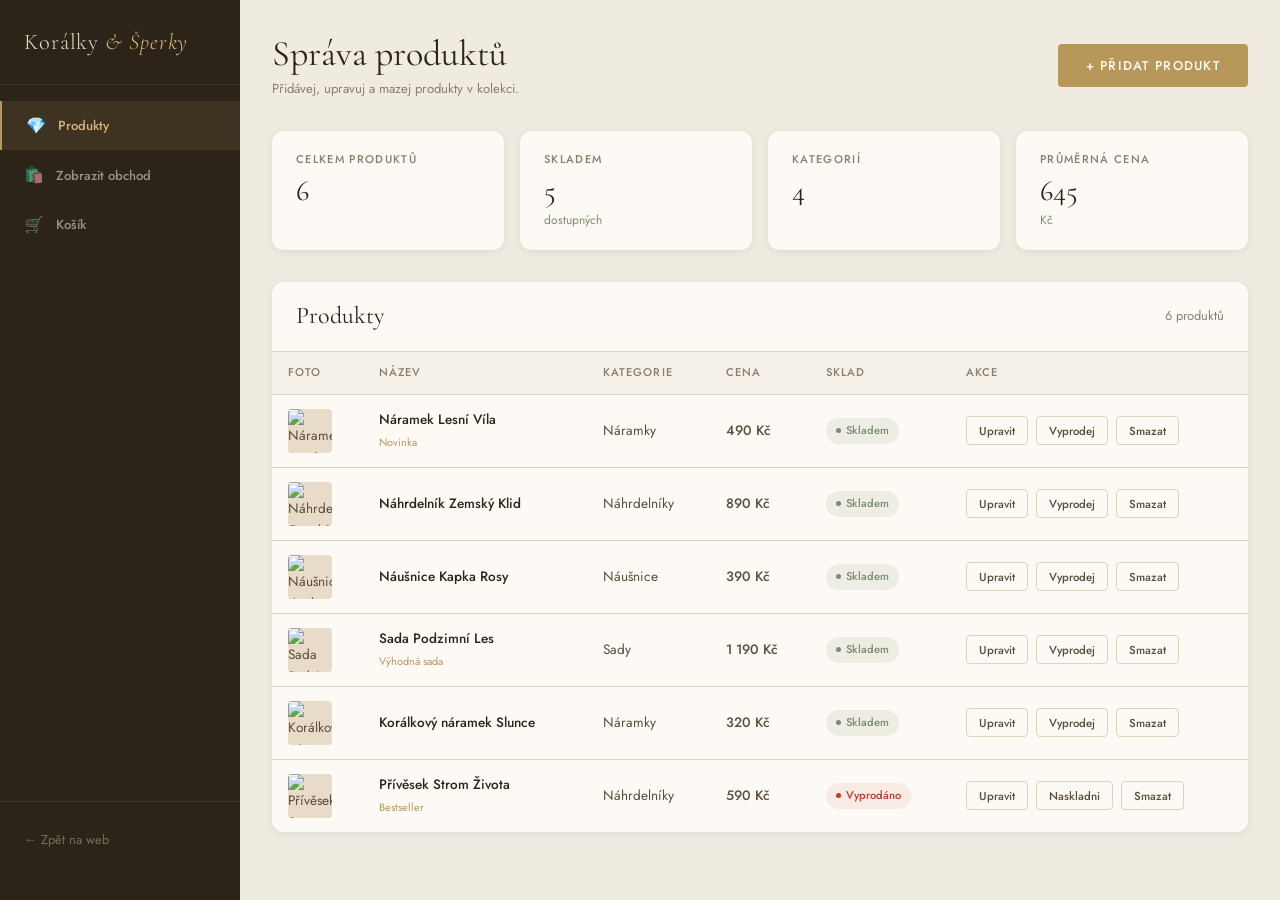
==== admin.html @ 0a26d780 "Add files via upload" ====
<!DOCTYPE html>
<html lang="cs">
<head>
  <meta charset="UTF-8">
  <meta name="viewport" content="width=device-width, initial-scale=1.0">
  <title>Správa produktů — Admin</title>
  <link rel="stylesheet" href="style.css">
  <style>
    /* ── Admin Layout ── */
    body { background: #f0ebe1; }

    .admin-wrap {
      display: grid;
      grid-template-columns: 240px 1fr;
      min-height: 100vh;
    }

    /* ── Sidebar ── */
    .admin-sidebar {
      background: var(--text);
      padding: 1.5rem 0;
      position: sticky;
      top: 0;
      height: 100vh;
      display: flex;
      flex-direction: column;
    }
    .admin-sidebar .logo {
      padding: 0 1.5rem 1.5rem;
      color: var(--sand);
      border-bottom: 1px solid rgba(255,255,255,.08);
      margin-bottom: 1rem;
    }
    .admin-sidebar .logo span { color: var(--gold-light); }

    .admin-nav a {
      display: flex;
      align-items: center;
      gap: .75rem;
      padding: .75rem 1.5rem;
      font-size: .82rem;
      font-weight: 500;
      color: rgba(232,220,200,.6);
      transition: all var(--transition);
    }
    .admin-nav a:hover,
    .admin-nav a.active {
      background: rgba(184,151,90,.12);
      color: var(--gold-light);
      border-left: 2px solid var(--gold);
    }
    .admin-nav a .nav-icon { font-size: 1rem; }

    .admin-sidebar-footer {
      margin-top: auto;
      padding: 1.5rem;
      border-top: 1px solid rgba(255,255,255,.08);
    }
    .admin-sidebar-footer a {
      font-size: .8rem;
      color: rgba(232,220,200,.4);
      transition: color var(--transition);
    }
    .admin-sidebar-footer a:hover { color: var(--sand); }

    /* ── Main ── */
    .admin-main { padding: 2rem; overflow-x: hidden; }

    .admin-topbar {
      display: flex;
      justify-content: space-between;
      align-items: center;
      margin-bottom: 2rem;
    }
    .admin-topbar h2 { margin-bottom: .2rem; }
    .admin-topbar p { font-size: .82rem; color: var(--text-light); }

    /* ── Stats ── */
    .stats-grid {
      display: grid;
      grid-template-columns: repeat(4, 1fr);
      gap: 1rem;
      margin-bottom: 2rem;
    }
    .stat-card {
      background: var(--white);
      border-radius: var(--radius-lg);
      padding: 1.25rem 1.5rem;
      box-shadow: var(--shadow-sm);
    }
    .stat-card__label {
      font-size: .7rem;
      font-weight: 500;
      letter-spacing: .12em;
      text-transform: uppercase;
      color: var(--text-light);
      margin-bottom: .5rem;
    }
    .stat-card__value {
      font-family: var(--font-serif);
      font-size: 1.8rem;
      color: var(--text);
      line-height: 1;
    }
    .stat-card__sub {
      font-size: .75rem;
      color: var(--sage);
      margin-top: .3rem;
    }

    /* ── Products Table ── */
    .admin-card {
      background: var(--white);
      border-radius: var(--radius-lg);
      box-shadow: var(--shadow-sm);
      overflow: hidden;
    }
    .admin-card__header {
      display: flex;
      justify-content: space-between;
      align-items: center;
      padding: 1.25rem 1.5rem;
      border-bottom: 1px solid var(--border);
    }
    .admin-card__header h3 { font-family: var(--font-serif); }

    .products-table { width: 100%; border-collapse: collapse; }
    .products-table th {
      text-align: left;
      padding: .75rem 1rem;
      font-size: .7rem;
      font-weight: 500;
      letter-spacing: .1em;
      text-transform: uppercase;
      color: var(--text-light);
      background: var(--cream);
      border-bottom: 1px solid var(--border);
    }
    .products-table td {
      padding: .875rem 1rem;
      font-size: .85rem;
      color: var(--text-mid);
      border-bottom: 1px solid var(--border);
      vertical-align: middle;
    }
    .products-table tr:last-child td { border-bottom: none; }
    .products-table tr:hover td { background: rgba(245,240,232,.5); }

    .table-thumb {
      width: 44px; height: 44px;
      border-radius: var(--radius);
      object-fit: cover;
      background: var(--sand);
    }

    .table-name { font-weight: 500; color: var(--text); }
    .table-price { font-weight: 500; color: var(--gold-dark); }

    .badge-stock {
      display: inline-flex;
      align-items: center;
      gap: .3rem;
      font-size: .7rem;
      font-weight: 500;
      padding: .25rem .65rem;
      border-radius: 2rem;
    }
    .badge-stock--in  { background: rgba(122,140,110,.12); color: var(--sage); }
    .badge-stock--out { background: rgba(192,57,43,.08);  color: #c0392b; }
    .badge-stock::before {
      content: '';
      width: 5px; height: 5px;
      border-radius: 50%;
      background: currentColor;
    }

    .table-actions { display: flex; gap: .5rem; }
    .action-btn {
      padding: .35rem .75rem;
      border-radius: var(--radius);
      font-size: .72rem;
      font-weight: 500;
      cursor: pointer;
      transition: all var(--transition);
      border: 1px solid var(--border);
      background: transparent;
      color: var(--text-mid);
    }
    .action-btn:hover { border-color: var(--gold); color: var(--gold); }
    .action-btn--danger:hover { border-color: #c0392b; color: #c0392b; }

    /* ── Modal ── */
    .modal-overlay {
      position: fixed;
      inset: 0;
      background: rgba(44,36,24,.55);
      display: flex;
      align-items: center;
      justify-content: center;
      z-index: 500;
      padding: 1rem;
      animation: fadeIn .2s ease;
    }
    @keyframes fadeIn { from { opacity: 0; } }
    .modal-overlay.hidden { display: none; }

    .modal {
      background: var(--white);
      border-radius: var(--radius-lg);
      width: 100%;
      max-width: 580px;
      max-height: 90vh;
      overflow-y: auto;
      box-shadow: var(--shadow-lg);
      animation: slideUp .25s ease;
    }
    @keyframes slideUp { from { transform: translateY(20px); opacity: 0; } }

    .modal-header {
      display: flex;
      justify-content: space-between;
      align-items: center;
      padding: 1.25rem 1.5rem;
      border-bottom: 1px solid var(--border);
    }
    .modal-header h3 { font-family: var(--font-serif); }
    .modal-close {
      width: 32px; height: 32px;
      border-radius: 50%;
      display: flex; align-items: center; justify-content: center;
      color: var(--text-light);
      font-size: 1.1rem;
      transition: background var(--transition);
      cursor: pointer;
    }
    .modal-close:hover { background: var(--sand); }

    .modal-body { padding: 1.5rem; }
    .modal-footer {
      padding: 1rem 1.5rem;
      border-top: 1px solid var(--border);
      display: flex;
      justify-content: flex-end;
      gap: .75rem;
    }

    @media (max-width: 900px) {
      .admin-wrap { grid-template-columns: 1fr; }
      .admin-sidebar { display: none; }
      .stats-grid { grid-template-columns: repeat(2, 1fr); }
    }
  </style>
</head>
<body>

  <div class="admin-wrap">
    <!-- Sidebar -->
    <aside class="admin-sidebar">
      <a href="index.html" class="logo">Korálky <span>&amp; Šperky</span></a>
      <nav class="admin-nav">
        <a href="#" class="active">
          <span class="nav-icon">💎</span> Produkty
        </a>
        <a href="index.html" target="_blank">
          <span class="nav-icon">🛍️</span> Zobrazit obchod
        </a>
        <a href="cart.html">
          <span class="nav-icon">🛒</span> Košík
        </a>
      </nav>
      <div class="admin-sidebar-footer">
        <a href="index.html">← Zpět na web</a>
      </div>
    </aside>

    <!-- Main -->
    <main class="admin-main">
      <div class="admin-topbar">
        <div>
          <h2>Správa produktů</h2>
          <p>Přidávej, upravuj a mazej produkty v kolekci.</p>
        </div>
        <button class="btn btn-primary" onclick="openModal()">
          + Přidat produkt
        </button>
      </div>

      <!-- Stats -->
      <div class="stats-grid" id="stats-grid">
        <div class="stat-card">
          <div class="stat-card__label">Celkem produktů</div>
          <div class="stat-card__value" id="stat-total">—</div>
        </div>
        <div class="stat-card">
          <div class="stat-card__label">Skladem</div>
          <div class="stat-card__value" id="stat-instock">—</div>
          <div class="stat-card__sub">dostupných</div>
        </div>
        <div class="stat-card">
          <div class="stat-card__label">Kategorií</div>
          <div class="stat-card__value" id="stat-cats">—</div>
        </div>
        <div class="stat-card">
          <div class="stat-card__label">Průměrná cena</div>
          <div class="stat-card__value" id="stat-avg">—</div>
          <div class="stat-card__sub">Kč</div>
        </div>
      </div>

      <!-- Table -->
      <div class="admin-card">
        <div class="admin-card__header">
          <h3>Produkty</h3>
          <span id="product-count" style="font-size:.8rem;color:var(--text-light)"></span>
        </div>
        <div style="overflow-x:auto">
          <table class="products-table" id="products-table">
            <thead>
              <tr>
                <th>Foto</th>
                <th>Název</th>
                <th>Kategorie</th>
                <th>Cena</th>
                <th>Sklad</th>
                <th>Akce</th>
              </tr>
            </thead>
            <tbody id="table-body">
              <tr><td colspan="6" style="text-align:center;padding:3rem;color:var(--text-light)">
                Načítám produkty…
              </td></tr>
            </tbody>
          </table>
        </div>
      </div>
    </main>
  </div>

  <!-- Modal: Add / Edit Product -->
  <div class="modal-overlay hidden" id="modal-overlay" onclick="closeModalOnBg(event)">
    <div class="modal" id="modal">
      <div class="modal-header">
        <h3 id="modal-title">Nový produkt</h3>
        <button class="modal-close" onclick="closeModal()">✕</button>
      </div>
      <div class="modal-body">
        <div class="form-row">
          <div class="form-group">
            <label class="form-label">Název *</label>
            <input class="form-input" id="f-name" type="text" required>
          </div>
          <div class="form-group">
            <label class="form-label">Cena (Kč) *</label>
            <input class="form-input" id="f-price" type="number" min="1" required>
          </div>
        </div>
        <div class="form-row">
          <div class="form-group">
            <label class="form-label">Kategorie</label>
            <select class="form-select" id="f-category">
              <option>Náramky</option>
              <option>Náhrdelníky</option>
              <option>Náušnice</option>
              <option>Sady</option>
            </select>
          </div>
          <div class="form-group">
            <label class="form-label">Badge (volitelný)</label>
            <input class="form-input" id="f-badge" type="text" placeholder="Novinka, Bestseller…">
          </div>
        </div>
        <div class="form-group">
          <label class="form-label">Popis</label>
          <textarea class="form-textarea" id="f-desc"></textarea>
        </div>
        <div class="form-group">
          <label class="form-label">Materiál</label>
          <input class="form-input" id="f-material" type="text">
        </div>
        <div class="form-group">
          <label class="form-label">URL fotky (hlavní)</label>
          <input class="form-input" id="f-image" type="url" placeholder="https://…">
        </div>
        <div class="form-group">
          <label class="form-label" style="display:flex;align-items:center;gap:.5rem;cursor:pointer">
            <input type="checkbox" id="f-instock" checked style="accent-color:var(--gold)">
            Produkt je skladem
          </label>
        </div>
      </div>
      <div class="modal-footer">
        <button class="btn btn-outline" onclick="closeModal()">Zrušit</button>
        <button class="btn btn-primary" onclick="saveProduct()">Uložit produkt</button>
      </div>
    </div>
  </div>

  <script src="script.js"></script>
  <script>
    /*
     * POZNÁMKA: Admin upravuje produkty pouze v localStorage pro demonstraci.
     * Pro produkci by se změny ukládaly na server / do CMS.
     * products.json je zdrojový soubor — změny zde se neprojeví po reloadu
     * pokud nejsou uloženy do souboru.
     */

    const ADMIN_KEY = 'koralky_admin_products';
    let adminProducts = [];
    let editingId = null;

    async function initAdmin() {
      /* Načti z localStorage (admin úpravy), nebo z products.json */
      const stored = localStorage.getItem(ADMIN_KEY);
      if (stored) {
        adminProducts = JSON.parse(stored);
      } else {
        adminProducts = await loadProducts();
      }
      renderTable();
      renderStats();
    }

    function saveAdminProducts() {
      localStorage.setItem(ADMIN_KEY, JSON.stringify(adminProducts));
    }

    /* ── Stats ── */
    function renderStats() {
      const total   = adminProducts.length;
      const instock = adminProducts.filter(p => p.inStock !== false).length;
      const cats    = [...new Set(adminProducts.map(p => p.category).filter(Boolean))].length;
      const avg     = total
        ? Math.round(adminProducts.reduce((s, p) => s + p.price, 0) / total)
        : 0;

      document.getElementById('stat-total').textContent   = total;
      document.getElementById('stat-instock').textContent = instock;
      document.getElementById('stat-cats').textContent    = cats;
      document.getElementById('stat-avg').textContent     = avg.toLocaleString('cs-CZ');
      document.getElementById('product-count').textContent = `${total} produktů`;
    }

    /* ── Table ── */
    function renderTable() {
      const tbody = document.getElementById('table-body');
      if (!adminProducts.length) {
        tbody.innerHTML = `<tr><td colspan="6" style="text-align:center;padding:3rem;color:var(--text-light)">
          Žádné produkty. Přidej první!
        </td></tr>`;
        return;
      }

      tbody.innerHTML = adminProducts.map(p => {
        const img   = p.images?.[0] || p.image || '';
        const stock = p.inStock !== false
          ? `<span class="badge-stock badge-stock--in">Skladem</span>`
          : `<span class="badge-stock badge-stock--out">Vyprodáno</span>`;

        return `
          <tr>
            <td>
              ${img
                ? `<img class="table-thumb" src="${img}" alt="${p.name}">`
                : `<div class="table-thumb" style="background:var(--sand);border-radius:4px"></div>`
              }
            </td>
            <td>
              <span class="table-name">${p.name}</span>
              ${p.badge ? `<br><span style="font-size:.68rem;color:var(--gold)">${p.badge}</span>` : ''}
            </td>
            <td>${p.category || '—'}</td>
            <td class="table-price">${formatPrice(p.price)}</td>
            <td>${stock}</td>
            <td>
              <div class="table-actions">
                <button class="action-btn" onclick="editProduct(${p.id})">Upravit</button>
                <button class="action-btn" onclick="toggleStock(${p.id})">
                  ${p.inStock !== false ? 'Vyprodej' : 'Naskladni'}
                </button>
                <button class="action-btn action-btn--danger"
                        onclick="deleteProduct(${p.id})">Smazat</button>
              </div>
            </td>
          </tr>`;
      }).join('');
    }

    /* ── Modal ── */
    function openModal(id = null) {
      editingId = id;
      const overlay = document.getElementById('modal-overlay');
      overlay.classList.remove('hidden');
      document.getElementById('modal-title').textContent =
        id ? 'Upravit produkt' : 'Nový produkt';

      if (id) {
        const p = adminProducts.find(x => x.id === id);
        if (p) {
          document.getElementById('f-name').value     = p.name;
          document.getElementById('f-price').value    = p.price;
          document.getElementById('f-category').value = p.category || 'Náramky';
          document.getElementById('f-badge').value    = p.badge || '';
          document.getElementById('f-desc').value     = p.description || '';
          document.getElementById('f-material').value = p.material || '';
          document.getElementById('f-image').value    = p.images?.[0] || p.image || '';
          document.getElementById('f-instock').checked = p.inStock !== false;
        }
      } else {
        document.getElementById('f-name').value     = '';
        document.getElementById('f-price').value    = '';
        document.getElementById('f-badge').value    = '';
        document.getElementById('f-desc').value     = '';
        document.getElementById('f-material').value = '';
        document.getElementById('f-image').value    = '';
        document.getElementById('f-instock').checked = true;
        document.getElementById('f-category').value = 'Náramky';
      }
    }

    function closeModal() {
      document.getElementById('modal-overlay').classList.add('hidden');
      editingId = null;
    }

    function closeModalOnBg(e) {
      if (e.target === document.getElementById('modal-overlay')) closeModal();
    }

    function editProduct(id) { openModal(id); }

    function saveProduct() {
      const name  = document.getElementById('f-name').value.trim();
      const price = Number(document.getElementById('f-price').value);
      if (!name || !price) {
        showToast('Vyplň název a cenu', 'error');
        return;
      }

      const data = {
        name,
        price,
        category:    document.getElementById('f-category').value,
        badge:       document.getElementById('f-badge').value.trim() || null,
        description: document.getElementById('f-desc').value.trim(),
        material:    document.getElementById('f-material').value.trim(),
        images:      [document.getElementById('f-image').value.trim()].filter(Boolean),
        inStock:     document.getElementById('f-instock').checked,
      };

      if (editingId) {
        const idx = adminProducts.findIndex(p => p.id === editingId);
        if (idx !== -1) adminProducts[idx] = { ...adminProducts[idx], ...data };
        showToast('Produkt upraven ✓', 'success');
      } else {
        const newId = Math.max(0, ...adminProducts.map(p => p.id)) + 1;
        adminProducts.push({ id: newId, ...data });
        showToast('Produkt přidán ✓', 'success');
      }

      saveAdminProducts();
      renderTable();
      renderStats();
      closeModal();
    }

    function deleteProduct(id) {
      if (!confirm('Opravdu smazat tento produkt?')) return;
      adminProducts = adminProducts.filter(p => p.id !== id);
      saveAdminProducts();
      renderTable();
      renderStats();
      showToast('Produkt smazán');
    }

    function toggleStock(id) {
      const p = adminProducts.find(x => x.id === id);
      if (p) {
        p.inStock = p.inStock === false;
        saveAdminProducts();
        renderTable();
        showToast(p.inStock ? 'Naskladněno ✓' : 'Označeno jako vyprodáno');
      }
    }

    initAdmin();
  </script>
</body>
</html>
---- style.css ----
/* ============================================================
   KORÁLKY & ŠPERKY — Shared Stylesheet
   Palette: cream / sand / sage-green / warm gold
   ============================================================ */

@import url('https://fonts.googleapis.com/css2?family=Cormorant+Garamond:ital,wght@0,300;0,400;0,600;1,300;1,400&family=Jost:wght@300;400;500&display=swap');

/* ── CSS Variables ──────────────────────────────────────── */
:root {
  --cream:      #f5f0e8;
  --sand:       #e8dcc8;
  --sand-dark:  #d4c4a8;
  --gold:       #b8975a;
  --gold-light: #d4b47a;
  --gold-dark:  #8a6e3a;
  --sage:       #7a8c6e;
  --sage-light: #a8b89a;
  --text:       #2c2418;
  --text-mid:   #5a4e3c;
  --text-light: #8a7e6c;
  --white:      #fdfaf5;
  --border:     #ddd4c0;

  --font-serif: 'Cormorant Garamond', Georgia, serif;
  --font-sans:  'Jost', sans-serif;

  --radius:     4px;
  --radius-lg:  12px;
  --shadow-sm:  0 2px 8px rgba(44,36,24,.08);
  --shadow-md:  0 6px 24px rgba(44,36,24,.12);
  --shadow-lg:  0 16px 48px rgba(44,36,24,.16);

  --transition: .25s ease;
  --max-w:      1200px;
}

/* ── Reset ──────────────────────────────────────────────── */
*, *::before, *::after { box-sizing: border-box; margin: 0; padding: 0; }

html { scroll-behavior: smooth; font-size: 16px; }

body {
  font-family: var(--font-sans);
  background: var(--cream);
  color: var(--text);
  line-height: 1.6;
  min-height: 100vh;
  display: flex;
  flex-direction: column;
}

img { display: block; max-width: 100%; }
a  { color: inherit; text-decoration: none; }
ul { list-style: none; }
button { font-family: var(--font-sans); cursor: pointer; border: none; background: none; }

/* ── Typography ─────────────────────────────────────────── */
h1, h2, h3, h4 {
  font-family: var(--font-serif);
  font-weight: 400;
  line-height: 1.2;
  color: var(--text);
}
h1 { font-size: clamp(2rem, 5vw, 3.5rem); }
h2 { font-size: clamp(1.5rem, 3vw, 2.25rem); }
h3 { font-size: clamp(1.15rem, 2vw, 1.5rem); }
h4 { font-size: 1.1rem; }

p { color: var(--text-mid); font-size: .95rem; }

.section-label {
  font-family: var(--font-sans);
  font-size: .7rem;
  font-weight: 500;
  letter-spacing: .18em;
  text-transform: uppercase;
  color: var(--gold);
  display: block;
  margin-bottom: .5rem;
}

/* ── Layout ─────────────────────────────────────────────── */
.container {
  width: 100%;
  max-width: var(--max-w);
  margin: 0 auto;
  padding: 0 1.5rem;
}

main { flex: 1; }

.section { padding: 5rem 0; }
.section--sm { padding: 3rem 0; }

/* ── Header ─────────────────────────────────────────────── */
.site-header {
  position: sticky;
  top: 0;
  z-index: 100;
  background: var(--white);
  border-bottom: 1px solid var(--border);
  box-shadow: var(--shadow-sm);
}

.header-inner {
  display: flex;
  align-items: center;
  justify-content: space-between;
  height: 72px;
  gap: 2rem;
}

.logo {
  font-family: var(--font-serif);
  font-size: 1.4rem;
  font-weight: 300;
  color: var(--text);
  letter-spacing: .04em;
  white-space: nowrap;
}
.logo span { color: var(--gold); font-style: italic; }

.main-nav { display: flex; gap: 2rem; }

.main-nav a {
  font-size: .8rem;
  font-weight: 500;
  letter-spacing: .12em;
  text-transform: uppercase;
  color: var(--text-mid);
  transition: color var(--transition);
  position: relative;
  padding-bottom: 2px;
}
.main-nav a::after {
  content: '';
  position: absolute;
  bottom: -2px; left: 0;
  width: 0; height: 1px;
  background: var(--gold);
  transition: width var(--transition);
}
.main-nav a:hover,
.main-nav a.active { color: var(--gold); }
.main-nav a:hover::after,
.main-nav a.active::after { width: 100%; }

.header-actions { display: flex; align-items: center; gap: 1rem; }

.icon-btn {
  width: 40px; height: 40px;
  border-radius: 50%;
  display: flex; align-items: center; justify-content: center;
  color: var(--text-mid);
  transition: background var(--transition), color var(--transition);
  position: relative;
}
.icon-btn:hover { background: var(--sand); color: var(--gold); }

.cart-count {
  position: absolute;
  top: 2px; right: 2px;
  width: 16px; height: 16px;
  background: var(--gold);
  color: var(--white);
  border-radius: 50%;
  font-size: .6rem;
  font-weight: 500;
  display: flex; align-items: center; justify-content: center;
  display: none;
}
.cart-count.visible { display: flex; }

/* ── Footer ─────────────────────────────────────────────── */
.site-footer {
  background: var(--text);
  color: var(--sand);
  padding: 3rem 0 1.5rem;
  margin-top: auto;
}

.footer-grid {
  display: grid;
  grid-template-columns: 2fr 1fr 1fr;
  gap: 3rem;
  padding-bottom: 2.5rem;
  border-bottom: 1px solid rgba(255,255,255,.1);
  margin-bottom: 1.5rem;
}

.footer-brand .logo { color: var(--sand); margin-bottom: .75rem; }
.footer-brand p { color: var(--text-light); font-size: .85rem; max-width: 260px; }

.footer-col h4 {
  font-family: var(--font-sans);
  font-size: .7rem;
  font-weight: 500;
  letter-spacing: .15em;
  text-transform: uppercase;
  color: var(--gold-light);
  margin-bottom: 1rem;
}
.footer-col a {
  display: block;
  font-size: .85rem;
  color: rgba(232,220,200,.65);
  margin-bottom: .5rem;
  transition: color var(--transition);
}
.footer-col a:hover { color: var(--sand); }

.footer-bottom {
  display: flex;
  justify-content: space-between;
  align-items: center;
  font-size: .75rem;
  color: var(--text-light);
}

/* ── Buttons ─────────────────────────────────────────────── */
.btn {
  display: inline-flex;
  align-items: center;
  justify-content: center;
  gap: .5rem;
  padding: .75rem 1.75rem;
  border-radius: var(--radius);
  font-size: .8rem;
  font-weight: 500;
  letter-spacing: .1em;
  text-transform: uppercase;
  transition: all var(--transition);
  cursor: pointer;
  border: none;
  font-family: var(--font-sans);
  white-space: nowrap;
}

.btn-primary {
  background: var(--gold);
  color: var(--white);
}
.btn-primary:hover {
  background: var(--gold-dark);
  box-shadow: var(--shadow-md);
  transform: translateY(-1px);
}

.btn-outline {
  background: transparent;
  color: var(--gold);
  border: 1px solid var(--gold);
}
.btn-outline:hover {
  background: var(--gold);
  color: var(--white);
}

.btn-dark {
  background: var(--text);
  color: var(--cream);
}
.btn-dark:hover {
  background: var(--gold-dark);
  color: var(--white);
}

.btn-sm { padding: .5rem 1.2rem; font-size: .75rem; }
.btn-lg { padding: 1rem 2.5rem; font-size: .85rem; }
.btn-full { width: 100%; }

.btn:disabled {
  opacity: .5;
  cursor: not-allowed;
  transform: none !important;
}

/* ── Product Card ────────────────────────────────────────── */
.product-card {
  background: var(--white);
  border-radius: var(--radius-lg);
  overflow: hidden;
  box-shadow: var(--shadow-sm);
  transition: box-shadow var(--transition), transform var(--transition);
  position: relative;
}
.product-card:hover {
  box-shadow: var(--shadow-md);
  transform: translateY(-4px);
}

.product-card__img {
  position: relative;
  overflow: hidden;
  aspect-ratio: 1 / 1;
  background: var(--sand);
}
.product-card__img img {
  width: 100%; height: 100%;
  object-fit: cover;
  transition: transform .5s ease;
}
.product-card:hover .product-card__img img { transform: scale(1.06); }

.product-card__badge {
  position: absolute;
  top: .75rem; left: .75rem;
  background: var(--gold);
  color: var(--white);
  font-size: .65rem;
  font-weight: 500;
  letter-spacing: .08em;
  text-transform: uppercase;
  padding: .25rem .6rem;
  border-radius: 2px;
}

.product-card__wishlist {
  position: absolute;
  top: .75rem; right: .75rem;
  width: 32px; height: 32px;
  background: var(--white);
  border-radius: 50%;
  display: flex; align-items: center; justify-content: center;
  color: var(--text-light);
  box-shadow: var(--shadow-sm);
  transition: color var(--transition);
}
.product-card__wishlist:hover { color: #c0392b; }

.product-card__body { padding: 1.1rem 1.25rem 1.25rem; }

.product-card__category {
  font-size: .68rem;
  letter-spacing: .12em;
  text-transform: uppercase;
  color: var(--sage);
  margin-bottom: .3rem;
}
.product-card__name {
  font-family: var(--font-serif);
  font-size: 1.15rem;
  margin-bottom: .5rem;
  color: var(--text);
}
.product-card__price {
  font-size: 1rem;
  font-weight: 500;
  color: var(--gold-dark);
  margin-bottom: 1rem;
}

/* ── Product Grid ────────────────────────────────────────── */
.product-grid {
  display: grid;
  grid-template-columns: repeat(auto-fill, minmax(240px, 1fr));
  gap: 1.5rem;
}

/* ── Form Elements ───────────────────────────────────────── */
.form-group { margin-bottom: 1.25rem; }

.form-label {
  display: block;
  font-size: .75rem;
  font-weight: 500;
  letter-spacing: .08em;
  text-transform: uppercase;
  color: var(--text-mid);
  margin-bottom: .4rem;
}

.form-input,
.form-select,
.form-textarea {
  width: 100%;
  padding: .75rem 1rem;
  border: 1px solid var(--border);
  border-radius: var(--radius);
  background: var(--white);
  color: var(--text);
  font-family: var(--font-sans);
  font-size: .9rem;
  transition: border-color var(--transition), box-shadow var(--transition);
  appearance: none;
}
.form-input:focus,
.form-select:focus,
.form-textarea:focus {
  outline: none;
  border-color: var(--gold);
  box-shadow: 0 0 0 3px rgba(184,151,90,.12);
}

.form-textarea { resize: vertical; min-height: 100px; }

.form-select {
  background-image: url("data:image/svg+xml,%3Csvg xmlns='http://www.w3.org/2000/svg' width='12' height='8' viewBox='0 0 12 8'%3E%3Cpath d='M1 1l5 5 5-5' stroke='%238a7e6c' stroke-width='1.5' fill='none' stroke-linecap='round'/%3E%3C/svg%3E");
  background-repeat: no-repeat;
  background-position: right 1rem center;
  padding-right: 2.5rem;
}

.form-row {
  display: grid;
  grid-template-columns: 1fr 1fr;
  gap: 1rem;
}

/* ── Qty Stepper ─────────────────────────────────────────── */
.qty-stepper {
  display: inline-flex;
  align-items: center;
  border: 1px solid var(--border);
  border-radius: var(--radius);
  overflow: hidden;
}
.qty-stepper button {
  width: 36px; height: 36px;
  display: flex; align-items: center; justify-content: center;
  background: var(--sand);
  color: var(--text-mid);
  font-size: 1.1rem;
  transition: background var(--transition);
}
.qty-stepper button:hover { background: var(--sand-dark); }
.qty-stepper input {
  width: 48px;
  text-align: center;
  border: none;
  border-left: 1px solid var(--border);
  border-right: 1px solid var(--border);
  background: var(--white);
  font-family: var(--font-sans);
  font-size: .9rem;
  color: var(--text);
  -moz-appearance: textfield;
}
.qty-stepper input::-webkit-outer-spin-button,
.qty-stepper input::-webkit-inner-spin-button { -webkit-appearance: none; }

/* ── Breadcrumb ──────────────────────────────────────────── */
.breadcrumb {
  display: flex;
  align-items: center;
  gap: .5rem;
  font-size: .78rem;
  color: var(--text-light);
  padding: 1.25rem 0;
}
.breadcrumb a { color: var(--text-light); transition: color var(--transition); }
.breadcrumb a:hover { color: var(--gold); }
.breadcrumb span { color: var(--text-mid); }

/* ── Toast Notification ──────────────────────────────────── */
.toast-container {
  position: fixed;
  bottom: 2rem; right: 2rem;
  z-index: 999;
  display: flex;
  flex-direction: column;
  gap: .75rem;
}
.toast {
  background: var(--text);
  color: var(--cream);
  padding: .875rem 1.25rem;
  border-radius: var(--radius);
  box-shadow: var(--shadow-lg);
  font-size: .85rem;
  display: flex;
  align-items: center;
  gap: .75rem;
  min-width: 240px;
  animation: toastIn .3s ease forwards;
}
.toast--success { border-left: 3px solid var(--sage); }
.toast--error   { border-left: 3px solid #c0392b; }
.toast.removing { animation: toastOut .3s ease forwards; }

@keyframes toastIn  { from { opacity: 0; transform: translateX(2rem); } to { opacity: 1; transform: none; } }
@keyframes toastOut { to   { opacity: 0; transform: translateX(2rem); } }

/* ── Empty State ─────────────────────────────────────────── */
.empty-state {
  text-align: center;
  padding: 5rem 1rem;
}
.empty-state__icon {
  font-size: 3rem;
  margin-bottom: 1rem;
  opacity: .4;
}
.empty-state h3 {
  font-family: var(--font-serif);
  margin-bottom: .5rem;
}
.empty-state p { color: var(--text-light); margin-bottom: 1.5rem; }

/* ── Page Banner ─────────────────────────────────────────── */
.page-banner {
  background: var(--sand);
  padding: 3rem 0;
  text-align: center;
  border-bottom: 1px solid var(--border);
}
.page-banner h1 { margin-bottom: .5rem; }
.page-banner p  { color: var(--text-light); }

/* ── Divider ─────────────────────────────────────────────── */
.divider {
  display: flex;
  align-items: center;
  gap: 1rem;
  color: var(--text-light);
  font-size: .75rem;
  letter-spacing: .1em;
  text-transform: uppercase;
  margin: 2rem 0;
}
.divider::before, .divider::after {
  content: '';
  flex: 1;
  height: 1px;
  background: var(--border);
}

/* ── Scrollbar ───────────────────────────────────────────── */
::-webkit-scrollbar { width: 6px; }
::-webkit-scrollbar-track { background: var(--cream); }
::-webkit-scrollbar-thumb { background: var(--sand-dark); border-radius: 3px; }
::-webkit-scrollbar-thumb:hover { background: var(--gold); }

/* ── Utility Classes ─────────────────────────────────────── */
.text-center { text-align: center; }
.text-gold   { color: var(--gold); }
.text-sage   { color: var(--sage); }
.mt-1 { margin-top: .5rem; }
.mt-2 { margin-top: 1rem; }
.mt-3 { margin-top: 1.5rem; }
.mb-1 { margin-bottom: .5rem; }
.mb-2 { margin-bottom: 1rem; }
.mb-3 { margin-bottom: 1.5rem; }
.hidden { display: none !important; }

/* ── Responsive ──────────────────────────────────────────── */
@media (max-width: 768px) {
  .main-nav { display: none; }

  .footer-grid {
    grid-template-columns: 1fr;
    gap: 2rem;
  }

  .form-row { grid-template-columns: 1fr; }

  .product-grid { grid-template-columns: repeat(2, 1fr); gap: 1rem; }
}

@media (max-width: 480px) {
  .product-grid { grid-template-columns: 1fr; }
  .container { padding: 0 1rem; }
}
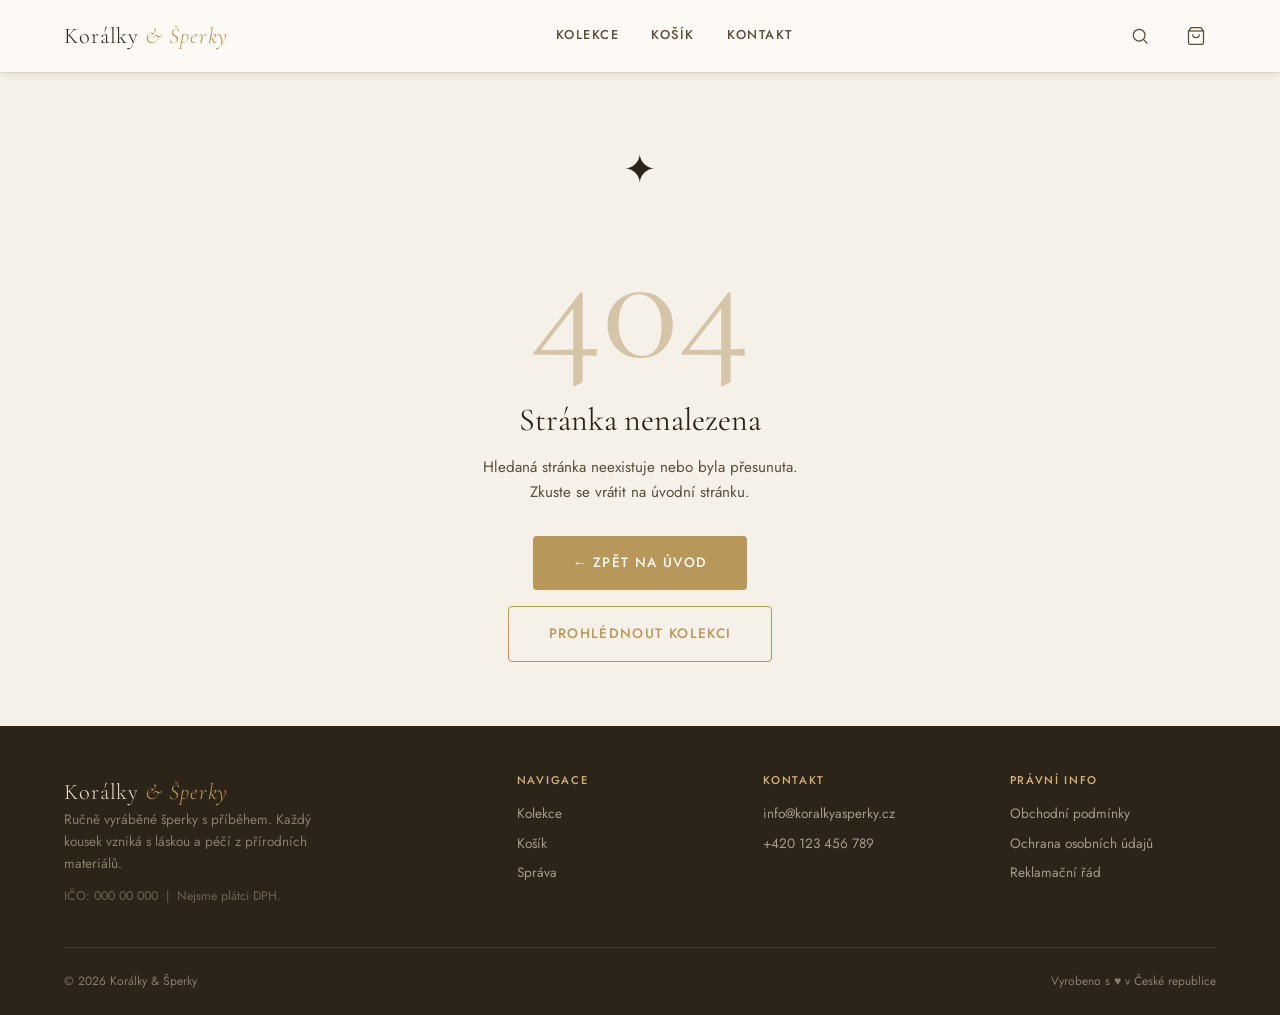
==== commit 6f9bdcc7: "Add files via upload" ====
--- a/admin.html
+++ b/admin.html
@@ -3,586 +3,68 @@
 <head>
   <meta charset="UTF-8">
   <meta name="viewport" content="width=device-width, initial-scale=1.0">
-  <title>Správa produktů — Admin</title>
+  <title>Stránka nenalezena — Korálky & Šperky</title>
   <link rel="stylesheet" href="style.css">
+  <link rel="icon" type="image/svg+xml" href="favicon.svg">
   <style>
-    /* ── Admin Layout ── */
-    body { background: #f0ebe1; }
-
-    .admin-wrap {
-      display: grid;
-      grid-template-columns: 240px 1fr;
-      min-height: 100vh;
-    }
-
-    /* ── Sidebar ── */
-    .admin-sidebar {
-      background: var(--text);
-      padding: 1.5rem 0;
-      position: sticky;
-      top: 0;
-      height: 100vh;
-      display: flex;
-      flex-direction: column;
-    }
-    .admin-sidebar .logo {
-      padding: 0 1.5rem 1.5rem;
-      color: var(--sand);
-      border-bottom: 1px solid rgba(255,255,255,.08);
-      margin-bottom: 1rem;
-    }
-    .admin-sidebar .logo span { color: var(--gold-light); }
-
-    .admin-nav a {
-      display: flex;
-      align-items: center;
-      gap: .75rem;
-      padding: .75rem 1.5rem;
-      font-size: .82rem;
-      font-weight: 500;
-      color: rgba(232,220,200,.6);
-      transition: all var(--transition);
-    }
-    .admin-nav a:hover,
-    .admin-nav a.active {
-      background: rgba(184,151,90,.12);
-      color: var(--gold-light);
-      border-left: 2px solid var(--gold);
-    }
-    .admin-nav a .nav-icon { font-size: 1rem; }
-
-    .admin-sidebar-footer {
-      margin-top: auto;
-      padding: 1.5rem;
-      border-top: 1px solid rgba(255,255,255,.08);
-    }
-    .admin-sidebar-footer a {
-      font-size: .8rem;
-      color: rgba(232,220,200,.4);
-      transition: color var(--transition);
-    }
-    .admin-sidebar-footer a:hover { color: var(--sand); }
-
-    /* ── Main ── */
-    .admin-main { padding: 2rem; overflow-x: hidden; }
-
-    .admin-topbar {
-      display: flex;
-      justify-content: space-between;
-      align-items: center;
-      margin-bottom: 2rem;
-    }
-    .admin-topbar h2 { margin-bottom: .2rem; }
-    .admin-topbar p { font-size: .82rem; color: var(--text-light); }
-
-    /* ── Stats ── */
-    .stats-grid {
-      display: grid;
-      grid-template-columns: repeat(4, 1fr);
-      gap: 1rem;
-      margin-bottom: 2rem;
-    }
-    .stat-card {
-      background: var(--white);
-      border-radius: var(--radius-lg);
-      padding: 1.25rem 1.5rem;
-      box-shadow: var(--shadow-sm);
-    }
-    .stat-card__label {
-      font-size: .7rem;
-      font-weight: 500;
-      letter-spacing: .12em;
-      text-transform: uppercase;
-      color: var(--text-light);
-      margin-bottom: .5rem;
-    }
-    .stat-card__value {
-      font-family: var(--font-serif);
-      font-size: 1.8rem;
-      color: var(--text);
-      line-height: 1;
-    }
-    .stat-card__sub {
-      font-size: .75rem;
-      color: var(--sage);
-      margin-top: .3rem;
-    }
-
-    /* ── Products Table ── */
-    .admin-card {
-      background: var(--white);
-      border-radius: var(--radius-lg);
-      box-shadow: var(--shadow-sm);
-      overflow: hidden;
-    }
-    .admin-card__header {
-      display: flex;
-      justify-content: space-between;
-      align-items: center;
-      padding: 1.25rem 1.5rem;
-      border-bottom: 1px solid var(--border);
-    }
-    .admin-card__header h3 { font-family: var(--font-serif); }
-
-    .products-table { width: 100%; border-collapse: collapse; }
-    .products-table th {
-      text-align: left;
-      padding: .75rem 1rem;
-      font-size: .7rem;
-      font-weight: 500;
-      letter-spacing: .1em;
-      text-transform: uppercase;
-      color: var(--text-light);
-      background: var(--cream);
-      border-bottom: 1px solid var(--border);
-    }
-    .products-table td {
-      padding: .875rem 1rem;
-      font-size: .85rem;
-      color: var(--text-mid);
-      border-bottom: 1px solid var(--border);
-      vertical-align: middle;
-    }
-    .products-table tr:last-child td { border-bottom: none; }
-    .products-table tr:hover td { background: rgba(245,240,232,.5); }
-
-    .table-thumb {
-      width: 44px; height: 44px;
-      border-radius: var(--radius);
-      object-fit: cover;
-      background: var(--sand);
-    }
-
-    .table-name { font-weight: 500; color: var(--text); }
-    .table-price { font-weight: 500; color: var(--gold-dark); }
-
-    .badge-stock {
-      display: inline-flex;
-      align-items: center;
-      gap: .3rem;
-      font-size: .7rem;
-      font-weight: 500;
-      padding: .25rem .65rem;
-      border-radius: 2rem;
-    }
-    .badge-stock--in  { background: rgba(122,140,110,.12); color: var(--sage); }
-    .badge-stock--out { background: rgba(192,57,43,.08);  color: #c0392b; }
-    .badge-stock::before {
-      content: '';
-      width: 5px; height: 5px;
-      border-radius: 50%;
-      background: currentColor;
-    }
-
-    .table-actions { display: flex; gap: .5rem; }
-    .action-btn {
-      padding: .35rem .75rem;
-      border-radius: var(--radius);
-      font-size: .72rem;
-      font-weight: 500;
-      cursor: pointer;
-      transition: all var(--transition);
-      border: 1px solid var(--border);
-      background: transparent;
-      color: var(--text-mid);
-    }
-    .action-btn:hover { border-color: var(--gold); color: var(--gold); }
-    .action-btn--danger:hover { border-color: #c0392b; color: #c0392b; }
-
-    /* ── Modal ── */
-    .modal-overlay {
-      position: fixed;
-      inset: 0;
-      background: rgba(44,36,24,.55);
+    .page-404 {
+      min-height: 70vh;
       display: flex;
       align-items: center;
       justify-content: center;
-      z-index: 500;
-      padding: 1rem;
-      animation: fadeIn .2s ease;
+      text-align: center;
+      padding: 4rem 1.5rem;
     }
-    @keyframes fadeIn { from { opacity: 0; } }
-    .modal-overlay.hidden { display: none; }
-
-    .modal {
-      background: var(--white);
-      border-radius: var(--radius-lg);
-      width: 100%;
-      max-width: 580px;
-      max-height: 90vh;
-      overflow-y: auto;
-      box-shadow: var(--shadow-lg);
-      animation: slideUp .25s ease;
+    .page-404__inner { max-width: 480px; }
+    .page-404__num {
+      font-family: var(--font-serif);
+      font-size: clamp(6rem, 20vw, 10rem);
+      line-height: 1;
+      color: var(--sand-dark);
+      margin-bottom: 1rem;
+      display: block;
     }
-    @keyframes slideUp { from { transform: translateY(20px); opacity: 0; } }
-
-    .modal-header {
+    .page-404__icon {
+      font-size: 2.5rem;
+      margin-bottom: 1.5rem;
+      display: block;
+    }
+    .page-404 h1 {
+      font-size: clamp(1.4rem, 3vw, 2rem);
+      margin-bottom: 1rem;
+    }
+    .page-404 p {
+      margin-bottom: 2rem;
+      font-size: .95rem;
+    }
+    .page-404__actions {
       display: flex;
-      justify-content: space-between;
-      align-items: center;
-      padding: 1.25rem 1.5rem;
-      border-bottom: 1px solid var(--border);
-    }
-    .modal-header h3 { font-family: var(--font-serif); }
-    .modal-close {
-      width: 32px; height: 32px;
-      border-radius: 50%;
-      display: flex; align-items: center; justify-content: center;
-      color: var(--text-light);
-      font-size: 1.1rem;
-      transition: background var(--transition);
-      cursor: pointer;
-    }
-    .modal-close:hover { background: var(--sand); }
-
-    .modal-body { padding: 1.5rem; }
-    .modal-footer {
-      padding: 1rem 1.5rem;
-      border-top: 1px solid var(--border);
-      display: flex;
-      justify-content: flex-end;
-      gap: .75rem;
-    }
-
-    @media (max-width: 900px) {
-      .admin-wrap { grid-template-columns: 1fr; }
-      .admin-sidebar { display: none; }
-      .stats-grid { grid-template-columns: repeat(2, 1fr); }
+      gap: 1rem;
+      justify-content: center;
+      flex-wrap: wrap;
     }
   </style>
 </head>
 <body>
+  <div id="site-header"></div>
 
-  <div class="admin-wrap">
-    <!-- Sidebar -->
-    <aside class="admin-sidebar">
-      <a href="index.html" class="logo">Korálky <span>&amp; Šperky</span></a>
-      <nav class="admin-nav">
-        <a href="#" class="active">
-          <span class="nav-icon">💎</span> Produkty
-        </a>
-        <a href="index.html" target="_blank">
-          <span class="nav-icon">🛍️</span> Zobrazit obchod
-        </a>
-        <a href="cart.html">
-          <span class="nav-icon">🛒</span> Košík
-        </a>
-      </nav>
-      <div class="admin-sidebar-footer">
-        <a href="index.html">← Zpět na web</a>
-      </div>
-    </aside>
-
-    <!-- Main -->
-    <main class="admin-main">
-      <div class="admin-topbar">
-        <div>
-          <h2>Správa produktů</h2>
-          <p>Přidávej, upravuj a mazej produkty v kolekci.</p>
-        </div>
-        <button class="btn btn-primary" onclick="openModal()">
-          + Přidat produkt
-        </button>
-      </div>
-
-      <!-- Stats -->
-      <div class="stats-grid" id="stats-grid">
-        <div class="stat-card">
-          <div class="stat-card__label">Celkem produktů</div>
-          <div class="stat-card__value" id="stat-total">—</div>
-        </div>
-        <div class="stat-card">
-          <div class="stat-card__label">Skladem</div>
-          <div class="stat-card__value" id="stat-instock">—</div>
-          <div class="stat-card__sub">dostupných</div>
-        </div>
-        <div class="stat-card">
-          <div class="stat-card__label">Kategorií</div>
-          <div class="stat-card__value" id="stat-cats">—</div>
-        </div>
-        <div class="stat-card">
-          <div class="stat-card__label">Průměrná cena</div>
-          <div class="stat-card__value" id="stat-avg">—</div>
-          <div class="stat-card__sub">Kč</div>
+  <main>
+    <div class="page-404">
+      <div class="page-404__inner">
+        <span class="page-404__icon">✦</span>
+        <span class="page-404__num">404</span>
+        <h1>Stránka nenalezena</h1>
+        <p>Hledaná stránka neexistuje nebo byla přesunuta.<br>
+           Zkuste se vrátit na úvodní stránku.</p>
+        <div class="page-404__actions">
+          <a href="index.html" class="btn btn-primary btn-lg">← Zpět na úvod</a>
+          <a href="index.html#kolekce" class="btn btn-outline btn-lg">Prohlédnout kolekci</a>
         </div>
       </div>
+    </div>
+  </main>
 
-      <!-- Table -->
-      <div class="admin-card">
-        <div class="admin-card__header">
-          <h3>Produkty</h3>
-          <span id="product-count" style="font-size:.8rem;color:var(--text-light)"></span>
-        </div>
-        <div style="overflow-x:auto">
-          <table class="products-table" id="products-table">
-            <thead>
-              <tr>
-                <th>Foto</th>
-                <th>Název</th>
-                <th>Kategorie</th>
-                <th>Cena</th>
-                <th>Sklad</th>
-                <th>Akce</th>
-              </tr>
-            </thead>
-            <tbody id="table-body">
-              <tr><td colspan="6" style="text-align:center;padding:3rem;color:var(--text-light)">
-                Načítám produkty…
-              </td></tr>
-            </tbody>
-          </table>
-        </div>
-      </div>
-    </main>
-  </div>
-
-  <!-- Modal: Add / Edit Product -->
-  <div class="modal-overlay hidden" id="modal-overlay" onclick="closeModalOnBg(event)">
-    <div class="modal" id="modal">
-      <div class="modal-header">
-        <h3 id="modal-title">Nový produkt</h3>
-        <button class="modal-close" onclick="closeModal()">✕</button>
-      </div>
-      <div class="modal-body">
-        <div class="form-row">
-          <div class="form-group">
-            <label class="form-label">Název *</label>
-            <input class="form-input" id="f-name" type="text" required>
-          </div>
-          <div class="form-group">
-            <label class="form-label">Cena (Kč) *</label>
-            <input class="form-input" id="f-price" type="number" min="1" required>
-          </div>
-        </div>
-        <div class="form-row">
-          <div class="form-group">
-            <label class="form-label">Kategorie</label>
-            <select class="form-select" id="f-category">
-              <option>Náramky</option>
-              <option>Náhrdelníky</option>
-              <option>Náušnice</option>
-              <option>Sady</option>
-            </select>
-          </div>
-          <div class="form-group">
-            <label class="form-label">Badge (volitelný)</label>
-            <input class="form-input" id="f-badge" type="text" placeholder="Novinka, Bestseller…">
-          </div>
-        </div>
-        <div class="form-group">
-          <label class="form-label">Popis</label>
-          <textarea class="form-textarea" id="f-desc"></textarea>
-        </div>
-        <div class="form-group">
-          <label class="form-label">Materiál</label>
-          <input class="form-input" id="f-material" type="text">
-        </div>
-        <div class="form-group">
-          <label class="form-label">URL fotky (hlavní)</label>
-          <input class="form-input" id="f-image" type="url" placeholder="https://…">
-        </div>
-        <div class="form-group">
-          <label class="form-label" style="display:flex;align-items:center;gap:.5rem;cursor:pointer">
-            <input type="checkbox" id="f-instock" checked style="accent-color:var(--gold)">
-            Produkt je skladem
-          </label>
-        </div>
-      </div>
-      <div class="modal-footer">
-        <button class="btn btn-outline" onclick="closeModal()">Zrušit</button>
-        <button class="btn btn-primary" onclick="saveProduct()">Uložit produkt</button>
-      </div>
-    </div>
-  </div>
-
+  <div id="site-footer"></div>
   <script src="script.js"></script>
-  <script>
-    /*
-     * POZNÁMKA: Admin upravuje produkty pouze v localStorage pro demonstraci.
-     * Pro produkci by se změny ukládaly na server / do CMS.
-     * products.json je zdrojový soubor — změny zde se neprojeví po reloadu
-     * pokud nejsou uloženy do souboru.
-     */
-
-    const ADMIN_KEY = 'koralky_admin_products';
-    let adminProducts = [];
-    let editingId = null;
-
-    async function initAdmin() {
-      /* Načti z localStorage (admin úpravy), nebo z products.json */
-      const stored = localStorage.getItem(ADMIN_KEY);
-      if (stored) {
-        adminProducts = JSON.parse(stored);
-      } else {
-        adminProducts = await loadProducts();
-      }
-      renderTable();
-      renderStats();
-    }
-
-    function saveAdminProducts() {
-      localStorage.setItem(ADMIN_KEY, JSON.stringify(adminProducts));
-    }
-
-    /* ── Stats ── */
-    function renderStats() {
-      const total   = adminProducts.length;
-      const instock = adminProducts.filter(p => p.inStock !== false).length;
-      const cats    = [...new Set(adminProducts.map(p => p.category).filter(Boolean))].length;
-      const avg     = total
-        ? Math.round(adminProducts.reduce((s, p) => s + p.price, 0) / total)
-        : 0;
-
-      document.getElementById('stat-total').textContent   = total;
-      document.getElementById('stat-instock').textContent = instock;
-      document.getElementById('stat-cats').textContent    = cats;
-      document.getElementById('stat-avg').textContent     = avg.toLocaleString('cs-CZ');
-      document.getElementById('product-count').textContent = `${total} produktů`;
-    }
-
-    /* ── Table ── */
-    function renderTable() {
-      const tbody = document.getElementById('table-body');
-      if (!adminProducts.length) {
-        tbody.innerHTML = `<tr><td colspan="6" style="text-align:center;padding:3rem;color:var(--text-light)">
-          Žádné produkty. Přidej první!
-        </td></tr>`;
-        return;
-      }
-
-      tbody.innerHTML = adminProducts.map(p => {
-        const img   = p.images?.[0] || p.image || '';
-        const stock = p.inStock !== false
-          ? `<span class="badge-stock badge-stock--in">Skladem</span>`
-          : `<span class="badge-stock badge-stock--out">Vyprodáno</span>`;
-
-        return `
-          <tr>
-            <td>
-              ${img
-                ? `<img class="table-thumb" src="${img}" alt="${p.name}">`
-                : `<div class="table-thumb" style="background:var(--sand);border-radius:4px"></div>`
-              }
-            </td>
-            <td>
-              <span class="table-name">${p.name}</span>
-              ${p.badge ? `<br><span style="font-size:.68rem;color:var(--gold)">${p.badge}</span>` : ''}
-            </td>
-            <td>${p.category || '—'}</td>
-            <td class="table-price">${formatPrice(p.price)}</td>
-            <td>${stock}</td>
-            <td>
-              <div class="table-actions">
-                <button class="action-btn" onclick="editProduct(${p.id})">Upravit</button>
-                <button class="action-btn" onclick="toggleStock(${p.id})">
-                  ${p.inStock !== false ? 'Vyprodej' : 'Naskladni'}
-                </button>
-                <button class="action-btn action-btn--danger"
-                        onclick="deleteProduct(${p.id})">Smazat</button>
-              </div>
-            </td>
-          </tr>`;
-      }).join('');
-    }
-
-    /* ── Modal ── */
-    function openModal(id = null) {
-      editingId = id;
-      const overlay = document.getElementById('modal-overlay');
-      overlay.classList.remove('hidden');
-      document.getElementById('modal-title').textContent =
-        id ? 'Upravit produkt' : 'Nový produkt';
-
-      if (id) {
-        const p = adminProducts.find(x => x.id === id);
-        if (p) {
-          document.getElementById('f-name').value     = p.name;
-          document.getElementById('f-price').value    = p.price;
-          document.getElementById('f-category').value = p.category || 'Náramky';
-          document.getElementById('f-badge').value    = p.badge || '';
-          document.getElementById('f-desc').value     = p.description || '';
-          document.getElementById('f-material').value = p.material || '';
-          document.getElementById('f-image').value    = p.images?.[0] || p.image || '';
-          document.getElementById('f-instock').checked = p.inStock !== false;
-        }
-      } else {
-        document.getElementById('f-name').value     = '';
-        document.getElementById('f-price').value    = '';
-        document.getElementById('f-badge').value    = '';
-        document.getElementById('f-desc').value     = '';
-        document.getElementById('f-material').value = '';
-        document.getElementById('f-image').value    = '';
-        document.getElementById('f-instock').checked = true;
-        document.getElementById('f-category').value = 'Náramky';
-      }
-    }
-
-    function closeModal() {
-      document.getElementById('modal-overlay').classList.add('hidden');
-      editingId = null;
-    }
-
-    function closeModalOnBg(e) {
-      if (e.target === document.getElementById('modal-overlay')) closeModal();
-    }
-
-    function editProduct(id) { openModal(id); }
-
-    function saveProduct() {
-      const name  = document.getElementById('f-name').value.trim();
-      const price = Number(document.getElementById('f-price').value);
-      if (!name || !price) {
-        showToast('Vyplň název a cenu', 'error');
-        return;
-      }
-
-      const data = {
-        name,
-        price,
-        category:    document.getElementById('f-category').value,
-        badge:       document.getElementById('f-badge').value.trim() || null,
-        description: document.getElementById('f-desc').value.trim(),
-        material:    document.getElementById('f-material').value.trim(),
-        images:      [document.getElementById('f-image').value.trim()].filter(Boolean),
-        inStock:     document.getElementById('f-instock').checked,
-      };
-
-      if (editingId) {
-        const idx = adminProducts.findIndex(p => p.id === editingId);
-        if (idx !== -1) adminProducts[idx] = { ...adminProducts[idx], ...data };
-        showToast('Produkt upraven ✓', 'success');
-      } else {
-        const newId = Math.max(0, ...adminProducts.map(p => p.id)) + 1;
-        adminProducts.push({ id: newId, ...data });
-        showToast('Produkt přidán ✓', 'success');
-      }
-
-      saveAdminProducts();
-      renderTable();
-      renderStats();
-      closeModal();
-    }
-
-    function deleteProduct(id) {
-      if (!confirm('Opravdu smazat tento produkt?')) return;
-      adminProducts = adminProducts.filter(p => p.id !== id);
-      saveAdminProducts();
-      renderTable();
-      renderStats();
-      showToast('Produkt smazán');
-    }
-
-    function toggleStock(id) {
-      const p = adminProducts.find(x => x.id === id);
-      if (p) {
-        p.inStock = p.inStock === false;
-        saveAdminProducts();
-        renderTable();
-        showToast(p.inStock ? 'Naskladněno ✓' : 'Označeno jako vyprodáno');
-      }
-    }
-
-    initAdmin();
-  </script>
 </body>
 </html>
--- a/style.css
+++ b/style.css
@@ -166,8 +166,9 @@
   border-radius: 50%;
   font-size: .6rem;
   font-weight: 500;
-  display: flex; align-items: center; justify-content: center;
   display: none;
+  align-items: center;
+  justify-content: center;
 }
 .cart-count.visible { display: flex; }
 
@@ -181,8 +182,8 @@
 
 .footer-grid {
   display: grid;
-  grid-template-columns: 2fr 1fr 1fr;
-  gap: 3rem;
+  grid-template-columns: 2fr 1fr 1fr 1fr;
+  gap: 2.5rem;
   padding-bottom: 2.5rem;
   border-bottom: 1px solid rgba(255,255,255,.1);
   margin-bottom: 1.5rem;
@@ -525,7 +526,75 @@
   background: var(--border);
 }
 
-/* ── Scrollbar ───────────────────────────────────────────── */
+/* ── Hamburger Menu ──────────────────────────────────────── */
+.hamburger {
+  display: none;
+  flex-direction: column;
+  justify-content: center;
+  gap: 5px;
+  width: 40px;
+  height: 40px;
+  cursor: pointer;
+  background: none;
+  border: none;
+  padding: 8px;
+  border-radius: var(--radius);
+  transition: background var(--transition);
+}
+.hamburger:hover { background: var(--sand); }
+.hamburger span {
+  display: block;
+  height: 1.5px;
+  background: var(--text);
+  border-radius: 2px;
+  transition: all .3s ease;
+  transform-origin: center;
+}
+.hamburger.open span:nth-child(1) { transform: translateY(6.5px) rotate(45deg); }
+.hamburger.open span:nth-child(2) { opacity: 0; transform: scaleX(0); }
+.hamburger.open span:nth-child(3) { transform: translateY(-6.5px) rotate(-45deg); }
+
+/* Mobile nav overlay */
+.mobile-nav {
+  display: none;
+  position: fixed;
+  inset: 72px 0 0 0;
+  background: var(--white);
+  z-index: 99;
+  flex-direction: column;
+  padding: 1.5rem;
+  gap: .25rem;
+  border-top: 1px solid var(--border);
+  box-shadow: var(--shadow-lg);
+  animation: slideDown .25s ease;
+}
+.mobile-nav.open { display: flex; }
+.mobile-nav a {
+  padding: .875rem 1rem;
+  font-size: .9rem;
+  font-weight: 500;
+  color: var(--text-mid);
+  border-radius: var(--radius);
+  transition: background var(--transition), color var(--transition);
+  letter-spacing: .04em;
+}
+.mobile-nav a:hover,
+.mobile-nav a.active {
+  background: var(--sand);
+  color: var(--gold);
+}
+.mobile-nav .divider-line {
+  height: 1px;
+  background: var(--border);
+  margin: .5rem 0;
+}
+
+@keyframes slideDown {
+  from { opacity: 0; transform: translateY(-8px); }
+  to   { opacity: 1; transform: none; }
+}
+
+/* Scrollbar ───────────────────────────────────────────────── */
 ::-webkit-scrollbar { width: 6px; }
 ::-webkit-scrollbar-track { background: var(--cream); }
 ::-webkit-scrollbar-thumb { background: var(--sand-dark); border-radius: 3px; }
@@ -546,10 +615,11 @@
 /* ── Responsive ──────────────────────────────────────────── */
 @media (max-width: 768px) {
   .main-nav { display: none; }
+  .hamburger { display: flex; }
 
   .footer-grid {
-    grid-template-columns: 1fr;
-    gap: 2rem;
+    grid-template-columns: 1fr 1fr;
+    gap: 1.5rem;
   }
 
   .form-row { grid-template-columns: 1fr; }
@@ -561,3 +631,94 @@
   .product-grid { grid-template-columns: 1fr; }
   .container { padding: 0 1rem; }
 }
+
+/* ── Search overlay ─────────────────────────────────────── */
+#search-overlay {
+  position: fixed;
+  inset: 0;
+  background: rgba(44,36,24,.6);
+  z-index: 999;
+  display: none;
+  align-items: flex-start;
+  justify-content: center;
+  padding-top: 6rem;
+  backdrop-filter: blur(4px);
+}
+#search-overlay.open { display: flex; }
+
+.search-modal {
+  background: var(--white);
+  border-radius: var(--radius-lg);
+  width: 100%;
+  max-width: 560px;
+  margin: 0 1rem;
+  box-shadow: var(--shadow-lg);
+  overflow: hidden;
+  animation: slideDown .2s ease;
+}
+
+@keyframes slideDown {
+  from { opacity: 0; transform: translateY(-16px); }
+  to   { opacity: 1; transform: translateY(0); }
+}
+
+.search-modal__header {
+  display: flex;
+  align-items: center;
+  padding: 1rem 1.25rem;
+  border-bottom: 1px solid var(--border);
+  gap: .75rem;
+}
+
+.search-modal__header input {
+  flex: 1;
+  border: none;
+  background: none;
+  font-family: var(--font-sans);
+  font-size: 1rem;
+  color: var(--text);
+  outline: none;
+}
+.search-modal__header input::placeholder { color: var(--text-light); }
+
+.search-result {
+  display: flex;
+  align-items: center;
+  gap: 1rem;
+  padding: .875rem 1.25rem;
+  transition: background var(--transition);
+  border-bottom: 1px solid var(--border);
+}
+.search-result:last-child { border-bottom: none; }
+.search-result:hover { background: var(--cream); }
+.search-result img {
+  width: 48px; height: 48px;
+  object-fit: cover;
+  border-radius: var(--radius);
+  background: var(--sand);
+  flex-shrink: 0;
+}
+.search-result > div { flex: 1; }
+.search-result__name {
+  display: block;
+  font-size: .9rem;
+  color: var(--text);
+  font-weight: 500;
+}
+.search-result__cat {
+  display: block;
+  font-size: .75rem;
+  color: var(--text-light);
+}
+.search-result__price {
+  font-family: var(--font-serif);
+  font-size: 1rem;
+  color: var(--gold-dark);
+  white-space: nowrap;
+}
+.search-hint {
+  padding: 1.5rem 1.25rem;
+  font-size: .85rem;
+  color: var(--text-light);
+  text-align: center;
+}
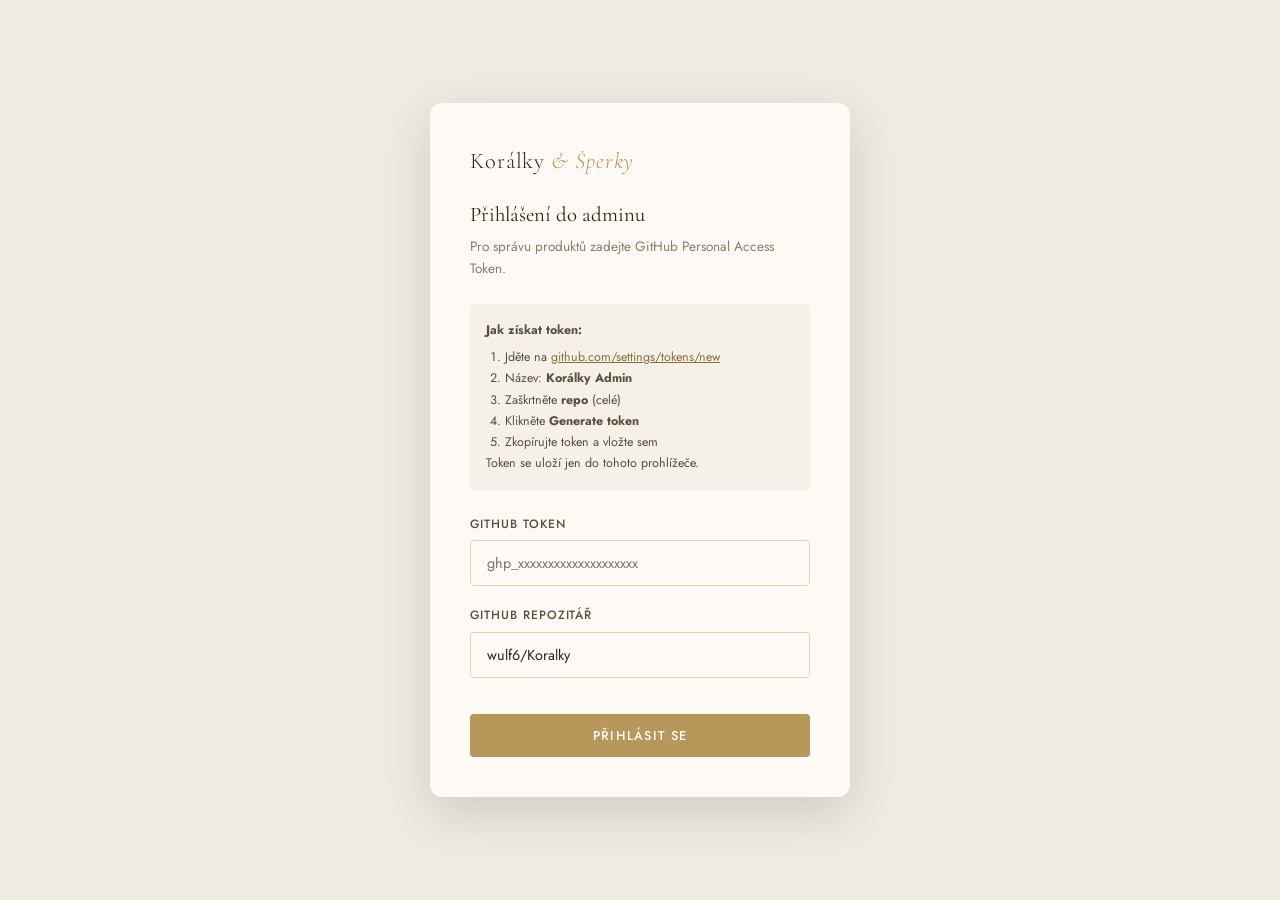
==== commit f360fb50: "Add files via upload" ====
--- a/admin.html
+++ b/admin.html
@@ -3,68 +3,1078 @@
 <head>
   <meta charset="UTF-8">
   <meta name="viewport" content="width=device-width, initial-scale=1.0">
-  <title>Stránka nenalezena — Korálky & Šperky</title>
+  <title>Správa produktů — Admin</title>
   <link rel="stylesheet" href="style.css">
   <link rel="icon" type="image/svg+xml" href="favicon.svg">
   <style>
-    .page-404 {
-      min-height: 70vh;
+    body { background: #f0ebe1; }
+
+    /* ── Login Screen ── */
+    .login-screen {
+      min-height: 100vh;
       display: flex;
       align-items: center;
       justify-content: center;
+      padding: 2rem;
+    }
+    .login-card {
+      background: var(--white);
+      border-radius: var(--radius-lg);
+      padding: 2.5rem;
+      width: 100%;
+      max-width: 420px;
+      box-shadow: var(--shadow-lg);
+    }
+    .login-card .logo {
+      font-family: var(--font-serif);
+      font-size: 1.4rem;
+      display: block;
+      margin-bottom: 1.5rem;
+    }
+    .login-card .logo span { color: var(--gold); font-style: italic; }
+    .login-card h2 { margin-bottom: .5rem; font-size: 1.3rem; }
+    .login-card p  { font-size: .85rem; color: var(--text-light); margin-bottom: 1.5rem; }
+    .login-help {
+      background: var(--cream);
+      border-radius: var(--radius);
+      padding: 1rem;
+      font-size: .78rem;
+      color: var(--text-mid);
+      margin-bottom: 1.5rem;
+      line-height: 1.7;
+    }
+    .login-help a { color: var(--gold-dark); text-decoration: underline; }
+    .login-help ol { padding-left: 1.2rem; margin-top: .4rem; }
+
+    /* ── Admin Layout ── */
+    .admin-wrap {
+      display: grid;
+      grid-template-columns: 240px 1fr;
+      min-height: 100vh;
+    }
+    .admin-sidebar {
+      background: var(--text);
+      padding: 1.5rem 0;
+      position: sticky;
+      top: 0;
+      height: 100vh;
+      display: flex;
+      flex-direction: column;
+    }
+    .admin-sidebar .logo {
+      padding: 0 1.5rem 1.5rem;
+      color: var(--sand);
+      border-bottom: 1px solid rgba(255,255,255,.08);
+      margin-bottom: 1rem;
+      font-family: var(--font-serif);
+      font-size: 1.1rem;
+    }
+    .admin-sidebar .logo span { color: var(--gold-light); font-style: italic; }
+    .admin-nav a {
+      display: flex;
+      align-items: center;
+      gap: .75rem;
+      padding: .75rem 1.5rem;
+      font-size: .82rem;
+      font-weight: 500;
+      color: rgba(232,220,200,.6);
+      transition: all var(--transition);
+    }
+    .admin-nav a:hover,
+    .admin-nav a.active {
+      background: rgba(184,151,90,.12);
+      color: var(--gold-light);
+      border-left: 2px solid var(--gold);
+    }
+    .admin-sidebar-footer {
+      margin-top: auto;
+      padding: 1.5rem;
+      border-top: 1px solid rgba(255,255,255,.08);
+      display: flex;
+      flex-direction: column;
+      gap: .5rem;
+    }
+    .admin-sidebar-footer a {
+      font-size: .8rem;
+      color: rgba(232,220,200,.4);
+      transition: color var(--transition);
+    }
+    .admin-sidebar-footer a:hover { color: var(--sand); }
+    .github-status {
+      font-size: .72rem;
+      color: var(--sage);
+      display: flex;
+      align-items: center;
+      gap: .4rem;
+    }
+    .github-status::before {
+      content: '';
+      width: 6px; height: 6px;
+      background: var(--sage);
+      border-radius: 50%;
+    }
+
+    .admin-main { padding: 2rem; overflow-x: hidden; }
+    .admin-topbar {
+      display: flex;
+      justify-content: space-between;
+      align-items: center;
+      margin-bottom: 2rem;
+      flex-wrap: wrap;
+      gap: 1rem;
+    }
+    .admin-topbar h2 { margin-bottom: .2rem; }
+    .admin-topbar p  { font-size: .82rem; color: var(--text-light); }
+    .topbar-actions { display: flex; gap: .75rem; align-items: center; }
+
+    /* ── Save to GitHub button ── */
+    .btn-github {
+      background: #2d3d2e;
+      color: var(--white);
+      border: none;
+      padding: .6rem 1.25rem;
+      border-radius: var(--radius);
+      font-size: .8rem;
+      font-weight: 500;
+      cursor: pointer;
+      display: flex;
+      align-items: center;
+      gap: .5rem;
+      transition: background var(--transition);
+      font-family: var(--font-sans);
+    }
+    .btn-github:hover { background: #3d5040; }
+    .btn-github:disabled { opacity: .5; cursor: not-allowed; }
+
+    /* ── Stats ── */
+    .stats-grid {
+      display: grid;
+      grid-template-columns: repeat(4, 1fr);
+      gap: 1rem;
+      margin-bottom: 2rem;
+    }
+    .stat-card {
+      background: var(--white);
+      border-radius: var(--radius-lg);
+      padding: 1.25rem 1.5rem;
+      box-shadow: var(--shadow-sm);
+    }
+    .stat-card__label {
+      font-size: .7rem;
+      font-weight: 500;
+      letter-spacing: .12em;
+      text-transform: uppercase;
+      color: var(--text-light);
+      margin-bottom: .5rem;
+    }
+    .stat-card__value {
+      font-family: var(--font-serif);
+      font-size: 1.8rem;
+      color: var(--text);
+      line-height: 1;
+    }
+    .stat-card__sub { font-size: .75rem; color: var(--sage); margin-top: .3rem; }
+
+    /* ── Unsaved banner ── */
+    .unsaved-banner {
+      background: #fff8e8;
+      border: 1px solid #f0c040;
+      border-radius: var(--radius);
+      padding: .75rem 1.25rem;
+      font-size: .82rem;
+      color: #7a5c00;
+      display: none;
+      align-items: center;
+      gap: .75rem;
+      margin-bottom: 1.25rem;
+    }
+    .unsaved-banner.visible { display: flex; }
+
+    /* ── Table ── */
+    .admin-card {
+      background: var(--white);
+      border-radius: var(--radius-lg);
+      box-shadow: var(--shadow-sm);
+      overflow: hidden;
+    }
+    .admin-card__header {
+      display: flex;
+      justify-content: space-between;
+      align-items: center;
+      padding: 1.25rem 1.5rem;
+      border-bottom: 1px solid var(--border);
+    }
+    .admin-card__header h3 { font-family: var(--font-serif); }
+
+    .products-table { width: 100%; border-collapse: collapse; }
+    .products-table th {
+      text-align: left;
+      padding: .75rem 1rem;
+      font-size: .7rem;
+      font-weight: 500;
+      letter-spacing: .1em;
+      text-transform: uppercase;
+      color: var(--text-light);
+      background: var(--cream);
+      border-bottom: 1px solid var(--border);
+    }
+    .products-table td {
+      padding: .875rem 1rem;
+      font-size: .85rem;
+      color: var(--text-mid);
+      border-bottom: 1px solid var(--border);
+      vertical-align: middle;
+    }
+    .products-table tr:last-child td { border-bottom: none; }
+    .products-table tr:hover td { background: rgba(245,240,232,.5); }
+
+    .table-thumb {
+      width: 44px; height: 44px;
+      border-radius: var(--radius);
+      object-fit: cover;
+      background: var(--sand);
+    }
+    .table-name  { font-weight: 500; color: var(--text); }
+    .table-price { font-weight: 500; color: var(--gold-dark); }
+
+    .badge-stock {
+      display: inline-flex;
+      align-items: center;
+      gap: .3rem;
+      font-size: .7rem;
+      font-weight: 500;
+      padding: .25rem .65rem;
+      border-radius: 2rem;
+    }
+    .badge-stock--in  { background: rgba(122,140,110,.12); color: var(--sage); }
+    .badge-stock--out { background: rgba(192,57,43,.08);   color: #c0392b; }
+    .badge-stock::before {
+      content: '';
+      width: 5px; height: 5px;
+      border-radius: 50%;
+      background: currentColor;
+    }
+
+    .table-actions { display: flex; gap: .5rem; flex-wrap: wrap; }
+    .action-btn {
+      padding: .35rem .75rem;
+      border-radius: var(--radius);
+      font-size: .72rem;
+      font-weight: 500;
+      cursor: pointer;
+      transition: all var(--transition);
+      border: 1px solid var(--border);
+      background: transparent;
+      color: var(--text-mid);
+      font-family: var(--font-sans);
+    }
+    .action-btn:hover { border-color: var(--gold); color: var(--gold); }
+    .action-btn--danger:hover { border-color: #c0392b; color: #c0392b; }
+
+    /* ── Modal ── */
+    .modal-overlay {
+      position: fixed;
+      inset: 0;
+      background: rgba(44,36,24,.55);
+      display: flex;
+      align-items: center;
+      justify-content: center;
+      z-index: 500;
+      padding: 1rem;
+      animation: fadeIn .2s ease;
+    }
+    @keyframes fadeIn { from { opacity: 0; } }
+    .modal-overlay.hidden { display: none; }
+
+    .modal {
+      background: var(--white);
+      border-radius: var(--radius-lg);
+      width: 100%;
+      max-width: 620px;
+      max-height: 92vh;
+      overflow-y: auto;
+      box-shadow: var(--shadow-lg);
+      animation: slideUp .25s ease;
+    }
+    @keyframes slideUp { from { transform: translateY(20px); opacity: 0; } }
+
+    .modal-header {
+      display: flex;
+      justify-content: space-between;
+      align-items: center;
+      padding: 1.25rem 1.5rem;
+      border-bottom: 1px solid var(--border);
+      position: sticky;
+      top: 0;
+      background: var(--white);
+      z-index: 1;
+    }
+    .modal-header h3 { font-family: var(--font-serif); }
+    .modal-close {
+      width: 32px; height: 32px;
+      border-radius: 50%;
+      display: flex; align-items: center; justify-content: center;
+      color: var(--text-light);
+      font-size: 1.1rem;
+      transition: background var(--transition);
+      cursor: pointer;
+      font-family: var(--font-sans);
+      border: none;
+      background: none;
+    }
+    .modal-close:hover { background: var(--sand); }
+
+    .modal-body { padding: 1.5rem; }
+    .modal-footer {
+      padding: 1rem 1.5rem;
+      border-top: 1px solid var(--border);
+      display: flex;
+      justify-content: flex-end;
+      gap: .75rem;
+      position: sticky;
+      bottom: 0;
+      background: var(--white);
+    }
+
+    /* ── Image upload zone ── */
+    .image-upload-zone {
+      border: 2px dashed var(--border);
+      border-radius: var(--radius);
+      padding: 1.5rem;
       text-align: center;
-      padding: 4rem 1.5rem;
-    }
-    .page-404__inner { max-width: 480px; }
-    .page-404__num {
-      font-family: var(--font-serif);
-      font-size: clamp(6rem, 20vw, 10rem);
-      line-height: 1;
-      color: var(--sand-dark);
-      margin-bottom: 1rem;
-      display: block;
-    }
-    .page-404__icon {
-      font-size: 2.5rem;
-      margin-bottom: 1.5rem;
-      display: block;
-    }
-    .page-404 h1 {
-      font-size: clamp(1.4rem, 3vw, 2rem);
-      margin-bottom: 1rem;
-    }
-    .page-404 p {
-      margin-bottom: 2rem;
-      font-size: .95rem;
-    }
-    .page-404__actions {
-      display: flex;
-      gap: 1rem;
-      justify-content: center;
+      cursor: pointer;
+      transition: all var(--transition);
+      background: var(--cream);
+    }
+    .image-upload-zone:hover,
+    .image-upload-zone.dragover {
+      border-color: var(--gold);
+      background: rgba(184,151,90,.05);
+    }
+    .image-upload-zone input { display: none; }
+    .image-upload-zone__icon { font-size: 2rem; margin-bottom: .5rem; }
+    .image-upload-zone p { font-size: .82rem; color: var(--text-light); margin: 0; }
+    .image-upload-zone strong { color: var(--gold-dark); }
+
+    .image-previews {
+      display: flex;
       flex-wrap: wrap;
+      gap: .75rem;
+      margin-top: .75rem;
+    }
+    .image-preview-item {
+      position: relative;
+      width: 80px; height: 80px;
+    }
+    .image-preview-item img {
+      width: 100%; height: 100%;
+      object-fit: cover;
+      border-radius: var(--radius);
+      border: 1px solid var(--border);
+    }
+    .image-preview-item .remove-img {
+      position: absolute;
+      top: -6px; right: -6px;
+      width: 20px; height: 20px;
+      background: #c0392b;
+      color: white;
+      border-radius: 50%;
+      border: none;
+      font-size: .7rem;
+      display: flex; align-items: center; justify-content: center;
+      cursor: pointer;
+      font-family: var(--font-sans);
+    }
+    .upload-progress {
+      height: 3px;
+      background: var(--border);
+      border-radius: 2px;
+      margin-top: .75rem;
+      overflow: hidden;
+      display: none;
+    }
+    .upload-progress.visible { display: block; }
+    .upload-progress__fill {
+      height: 100%;
+      background: var(--gold);
+      border-radius: 2px;
+      transition: width .3s ease;
+    }
+
+    @media (max-width: 900px) {
+      .admin-wrap { grid-template-columns: 1fr; }
+      .admin-sidebar { display: none; }
+      .stats-grid { grid-template-columns: repeat(2, 1fr); }
     }
   </style>
 </head>
 <body>
-  <div id="site-header"></div>
-
-  <main>
-    <div class="page-404">
-      <div class="page-404__inner">
-        <span class="page-404__icon">✦</span>
-        <span class="page-404__num">404</span>
-        <h1>Stránka nenalezena</h1>
-        <p>Hledaná stránka neexistuje nebo byla přesunuta.<br>
-           Zkuste se vrátit na úvodní stránku.</p>
-        <div class="page-404__actions">
-          <a href="index.html" class="btn btn-primary btn-lg">← Zpět na úvod</a>
-          <a href="index.html#kolekce" class="btn btn-outline btn-lg">Prohlédnout kolekci</a>
-        </div>
+
+  <!-- LOGIN SCREEN -->
+  <div id="login-screen" class="login-screen">
+    <div class="login-card">
+      <a href="index.html" class="logo">Korálky <span>&amp; Šperky</span></a>
+      <h2>Přihlášení do adminu</h2>
+      <p>Pro správu produktů zadejte GitHub Personal Access Token.</p>
+
+      <div class="login-help">
+        <strong>Jak získat token:</strong>
+        <ol>
+          <li>Jděte na <a href="https://github.com/settings/tokens/new" target="_blank">github.com/settings/tokens/new</a></li>
+          <li>Název: <strong>Korálky Admin</strong></li>
+          <li>Zaškrtněte <strong>repo</strong> (celé)</li>
+          <li>Klikněte <strong>Generate token</strong></li>
+          <li>Zkopírujte token a vložte sem</li>
+        </ol>
+        Token se uloží jen do tohoto prohlížeče.
+      </div>
+
+      <div class="form-group">
+        <label class="form-label">GitHub Token</label>
+        <input class="form-input" type="password" id="token-input"
+               placeholder="ghp_xxxxxxxxxxxxxxxxxxxx"
+               autocomplete="off">
+      </div>
+      <div class="form-group" style="margin-top:.5rem">
+        <label class="form-label">GitHub repozitář</label>
+        <input class="form-input" type="text" id="repo-input"
+               value="wulf6/Koralky"
+               placeholder="uzivatel/repozitar">
+      </div>
+      <button class="btn btn-primary btn-full" style="margin-top:1rem"
+              onclick="doLogin()">
+        Přihlásit se
+      </button>
+      <p id="login-error" style="color:#c0392b;font-size:.8rem;margin-top:.75rem;display:none"></p>
+    </div>
+  </div>
+
+  <!-- ADMIN PANEL -->
+  <div id="admin-panel" class="admin-wrap" style="display:none">
+
+    <aside class="admin-sidebar">
+      <a href="index.html" class="logo">Korálky <span>&amp; Šperky</span></a>
+      <nav class="admin-nav">
+        <a href="#" class="active">
+          <span>💎</span> Produkty
+        </a>
+        <a href="index.html" target="_blank">
+          <span>🛍️</span> Zobrazit obchod
+        </a>
+      </nav>
+      <div class="admin-sidebar-footer">
+        <div class="github-status" id="github-status">Připojeno k GitHub</div>
+        <a href="#" onclick="doLogout()">Odhlásit se</a>
+        <a href="index.html">← Zpět na web</a>
+      </div>
+    </aside>
+
+    <main class="admin-main">
+      <div class="admin-topbar">
+        <div>
+          <h2>Správa produktů</h2>
+          <p>Změny se ukládají přímo do <code>products.json</code> na GitHubu.</p>
+        </div>
+        <div class="topbar-actions">
+          <button class="btn-github" id="save-github-btn"
+                  onclick="saveToGitHub()" style="display:none">
+            💾 Uložit na GitHub
+          </button>
+          <button class="btn btn-primary" onclick="openModal()">
+            + Přidat produkt
+          </button>
+        </div>
+      </div>
+
+      <!-- Unsaved changes banner -->
+      <div class="unsaved-banner" id="unsaved-banner">
+        ⚠️ Máte neuložené změny — klikněte <strong>Uložit na GitHub</strong> aby se projevily na webu.
+      </div>
+
+      <!-- Stats -->
+      <div class="stats-grid">
+        <div class="stat-card">
+          <div class="stat-card__label">Celkem produktů</div>
+          <div class="stat-card__value" id="stat-total">—</div>
+        </div>
+        <div class="stat-card">
+          <div class="stat-card__label">Skladem</div>
+          <div class="stat-card__value" id="stat-instock">—</div>
+          <div class="stat-card__sub">dostupných</div>
+        </div>
+        <div class="stat-card">
+          <div class="stat-card__label">Kategorií</div>
+          <div class="stat-card__value" id="stat-cats">—</div>
+        </div>
+        <div class="stat-card">
+          <div class="stat-card__label">Průměrná cena</div>
+          <div class="stat-card__value" id="stat-avg">—</div>
+          <div class="stat-card__sub">Kč</div>
+        </div>
+      </div>
+
+      <!-- Table -->
+      <div class="admin-card">
+        <div class="admin-card__header">
+          <h3>Produkty</h3>
+          <span id="product-count" style="font-size:.8rem;color:var(--text-light)"></span>
+        </div>
+        <div style="overflow-x:auto">
+          <table class="products-table">
+            <thead>
+              <tr>
+                <th>Foto</th>
+                <th>Název</th>
+                <th>Kategorie</th>
+                <th>Cena</th>
+                <th>Sklad</th>
+                <th>Akce</th>
+              </tr>
+            </thead>
+            <tbody id="table-body">
+              <tr><td colspan="6" style="text-align:center;padding:3rem;color:var(--text-light)">
+                Načítám produkty…
+              </td></tr>
+            </tbody>
+          </table>
+        </div>
+      </div>
+    </main>
+  </div>
+
+  <!-- MODAL: Add / Edit Product -->
+  <div class="modal-overlay hidden" id="modal-overlay">
+    <div class="modal">
+      <div class="modal-header">
+        <h3 id="modal-title">Nový produkt</h3>
+        <button class="modal-close" onclick="closeModal()">✕</button>
+      </div>
+      <div class="modal-body">
+        <div class="form-row">
+          <div class="form-group">
+            <label class="form-label">Název *</label>
+            <input class="form-input" id="f-name" type="text" required>
+          </div>
+          <div class="form-group">
+            <label class="form-label">Cena (Kč) *</label>
+            <input class="form-input" id="f-price" type="number" min="1" required>
+          </div>
+        </div>
+        <div class="form-row">
+          <div class="form-group">
+            <label class="form-label">Kategorie</label>
+            <select class="form-select" id="f-category">
+              <option>Náramky</option>
+              <option>Náhrdelníky</option>
+              <option>Náušnice</option>
+              <option>Sady</option>
+            </select>
+          </div>
+          <div class="form-group">
+            <label class="form-label">Badge (volitelný)</label>
+            <input class="form-input" id="f-badge" type="text" placeholder="Novinka, Bestseller…">
+          </div>
+        </div>
+        <div class="form-group">
+          <label class="form-label">Popis</label>
+          <textarea class="form-textarea" id="f-desc" rows="3"></textarea>
+        </div>
+        <div class="form-row">
+          <div class="form-group">
+            <label class="form-label">Materiál</label>
+            <input class="form-input" id="f-material" type="text">
+          </div>
+          <div class="form-group">
+            <label class="form-label">Péče o šperk</label>
+            <input class="form-input" id="f-care" type="text">
+          </div>
+        </div>
+
+        <!-- Image upload -->
+        <div class="form-group">
+          <label class="form-label">Fotky produktu</label>
+          <div class="image-upload-zone" id="upload-zone"
+               onclick="document.getElementById('file-input').click()"
+               ondragover="handleDragOver(event)"
+               ondragleave="handleDragLeave(event)"
+               ondrop="handleDrop(event)">
+            <input type="file" id="file-input" multiple accept="image/*"
+                   onchange="handleFileSelect(event)">
+            <div class="image-upload-zone__icon">📷</div>
+            <p><strong>Klikněte nebo přetáhněte fotky sem</strong></p>
+            <p>JPG, PNG, WEBP — max 5 MB na fotku</p>
+          </div>
+          <div class="upload-progress" id="upload-progress">
+            <div class="upload-progress__fill" id="upload-progress-fill" style="width:0%"></div>
+          </div>
+          <div class="image-previews" id="image-previews"></div>
+        </div>
+
+        <div class="form-group">
+          <label class="form-label" style="display:flex;align-items:center;gap:.5rem;cursor:pointer">
+            <input type="checkbox" id="f-instock" checked style="accent-color:var(--gold)">
+            Produkt je skladem
+          </label>
+        </div>
+      </div>
+      <div class="modal-footer">
+        <button class="btn btn-outline" onclick="closeModal()">Zrušit</button>
+        <button class="btn btn-primary" id="save-product-btn" onclick="saveProduct()">
+          Uložit produkt
+        </button>
       </div>
     </div>
-  </main>
-
-  <div id="site-footer"></div>
+  </div>
+
   <script src="script.js"></script>
+  <script>
+    /* ── GitHub API config ── */
+    let GH_TOKEN = '';
+    let GH_REPO  = 'wulf6/Koralky';
+    let GH_SHA   = ''; // SHA of current products.json
+
+    let adminProducts = [];
+    let editingId     = null;
+    let pendingImages = []; // { file, dataUrl, ghPath? }
+    let hasUnsaved    = false;
+
+    /* ══════════════════════════════════════════
+       LOGIN
+    ══════════════════════════════════════════ */
+    async function doLogin() {
+      const token = document.getElementById('token-input').value.trim();
+      const repo  = document.getElementById('repo-input').value.trim();
+      const errEl = document.getElementById('login-error');
+      errEl.style.display = 'none';
+
+      if (!token) { showLoginError('Zadejte token.'); return; }
+
+      try {
+        // Test token & load products.json
+        const res = await ghGet(`/repos/${repo}/contents/products.json`, token);
+        if (!res.ok) throw new Error('Repozitář nenalezen nebo špatný token.');
+        const data = await res.json();
+
+        GH_TOKEN = token;
+        GH_REPO  = repo;
+        GH_SHA   = data.sha;
+        adminProducts = JSON.parse(atob(data.content.replace(/\n/g,'')));
+
+        // Save token to sessionStorage (only for this tab)
+        sessionStorage.setItem('gh_token', token);
+        sessionStorage.setItem('gh_repo', repo);
+
+        showAdmin();
+      } catch (e) {
+        showLoginError(e.message || 'Chyba přihlášení.');
+      }
+    }
+
+    function showLoginError(msg) {
+      const el = document.getElementById('login-error');
+      el.textContent = msg;
+      el.style.display = 'block';
+    }
+
+    function doLogout() {
+      sessionStorage.removeItem('gh_token');
+      sessionStorage.removeItem('gh_repo');
+      GH_TOKEN = '';
+      document.getElementById('admin-panel').style.display = 'none';
+      document.getElementById('login-screen').style.display = 'flex';
+    }
+
+    function showAdmin() {
+      document.getElementById('login-screen').style.display = 'none';
+      document.getElementById('admin-panel').style.display = 'grid';
+      document.getElementById('save-github-btn').style.display = 'flex';
+      renderTable();
+      renderStats();
+    }
+
+    /* ══════════════════════════════════════════
+       GITHUB API
+    ══════════════════════════════════════════ */
+    function ghGet(path, token) {
+      return fetch(`https://api.github.com${path}`, {
+        headers: {
+          'Authorization': `Bearer ${token || GH_TOKEN}`,
+          'Accept': 'application/vnd.github+json',
+        }
+      });
+    }
+
+    function ghPut(path, body) {
+      return fetch(`https://api.github.com${path}`, {
+        method: 'PUT',
+        headers: {
+          'Authorization': `Bearer ${GH_TOKEN}`,
+          'Accept': 'application/vnd.github+json',
+          'Content-Type': 'application/json',
+        },
+        body: JSON.stringify(body),
+      });
+    }
+
+    /* Upload one image file to GitHub images/ folder */
+    async function uploadImageToGitHub(file, fileName) {
+      return new Promise((resolve, reject) => {
+        const reader = new FileReader();
+        reader.onload = async () => {
+          try {
+            const base64 = reader.result.split(',')[1];
+            const path   = `/repos/${GH_REPO}/contents/images/${fileName}`;
+
+            // Check if file already exists (get SHA if so)
+            let sha;
+            const existing = await ghGet(path);
+            if (existing.ok) {
+              const exData = await existing.json();
+              sha = exData.sha;
+            }
+
+            const body = {
+              message: `Nahrání fotky: ${fileName}`,
+              content: base64,
+            };
+            if (sha) body.sha = sha;
+
+            const res = await ghPut(path, body);
+            if (!res.ok) {
+              const err = await res.json();
+              throw new Error(err.message);
+            }
+            const data = await res.json();
+            resolve(data.content.download_url);
+          } catch (e) {
+            reject(e);
+          }
+        };
+        reader.onerror = reject;
+        reader.readAsDataURL(file);
+      });
+    }
+
+    /* Save products.json to GitHub */
+    async function saveToGitHub() {
+      const btn = document.getElementById('save-github-btn');
+      btn.disabled = true;
+      btn.textContent = '⏳ Ukládám…';
+
+      try {
+        // Get current SHA
+        const res = await ghGet(`/repos/${GH_REPO}/contents/products.json`);
+        if (res.ok) {
+          const d = await res.json();
+          GH_SHA = d.sha;
+        }
+
+        const content = btoa(unescape(encodeURIComponent(
+          JSON.stringify(adminProducts, null, 2)
+        )));
+
+        const body = {
+          message: 'Aktualizace produktů přes admin panel',
+          content,
+          sha: GH_SHA,
+        };
+
+        const putRes = await ghPut(`/repos/${GH_REPO}/contents/products.json`, body);
+        if (!putRes.ok) {
+          const err = await putRes.json();
+          throw new Error(err.message);
+        }
+        const data = await putRes.json();
+        GH_SHA = data.content.sha;
+
+        setUnsaved(false);
+        showToast('Uloženo na GitHub! Web se aktualizuje za ~1 min ✓', 'success');
+      } catch (e) {
+        showToast(`Chyba: ${e.message}`, 'error');
+      } finally {
+        btn.disabled = false;
+        btn.textContent = '💾 Uložit na GitHub';
+      }
+    }
+
+    /* ══════════════════════════════════════════
+       IMAGE UPLOAD (drag & drop)
+    ══════════════════════════════════════════ */
+    function handleDragOver(e) {
+      e.preventDefault();
+      document.getElementById('upload-zone').classList.add('dragover');
+    }
+    function handleDragLeave(e) {
+      document.getElementById('upload-zone').classList.remove('dragover');
+    }
+    function handleDrop(e) {
+      e.preventDefault();
+      document.getElementById('upload-zone').classList.remove('dragover');
+      processFiles(e.dataTransfer.files);
+    }
+    function handleFileSelect(e) {
+      processFiles(e.target.files);
+    }
+
+    function processFiles(files) {
+      [...files].forEach(file => {
+        if (!file.type.startsWith('image/')) return;
+        if (file.size > 5 * 1024 * 1024) {
+          showToast(`${file.name} je příliš velký (max 5 MB)`, 'error');
+          return;
+        }
+        const reader = new FileReader();
+        reader.onload = (e) => {
+          pendingImages.push({ file, dataUrl: e.target.result });
+          renderPreviews();
+        };
+        reader.readAsDataURL(file);
+      });
+    }
+
+    function renderPreviews() {
+      const container = document.getElementById('image-previews');
+      container.innerHTML = pendingImages.map((img, i) => `
+        <div class="image-preview-item">
+          <img src="${img.ghUrl || img.dataUrl}" alt="náhled">
+          <button class="remove-img" onclick="removePreview(${i})">✕</button>
+        </div>`).join('');
+    }
+
+    function removePreview(i) {
+      pendingImages.splice(i, 1);
+      renderPreviews();
+    }
+
+    /* ══════════════════════════════════════════
+       STATS & TABLE
+    ══════════════════════════════════════════ */
+    function renderStats() {
+      const total   = adminProducts.length;
+      const instock = adminProducts.filter(p => p.inStock !== false).length;
+      const cats    = [...new Set(adminProducts.map(p => p.category).filter(Boolean))].length;
+      const avg     = total
+        ? Math.round(adminProducts.reduce((s, p) => s + p.price, 0) / total)
+        : 0;
+
+      document.getElementById('stat-total').textContent   = total;
+      document.getElementById('stat-instock').textContent = instock;
+      document.getElementById('stat-cats').textContent    = cats;
+      document.getElementById('stat-avg').textContent     = avg.toLocaleString('cs-CZ');
+      document.getElementById('product-count').textContent = `${total} produktů`;
+    }
+
+    function renderTable() {
+      const tbody = document.getElementById('table-body');
+      if (!adminProducts.length) {
+        tbody.innerHTML = `<tr><td colspan="6" style="text-align:center;padding:3rem;color:var(--text-light)">
+          Žádné produkty. Přidej první!
+        </td></tr>`;
+        return;
+      }
+
+      tbody.innerHTML = adminProducts.map(p => {
+        const img   = p.images?.[0] || '';
+        const stock = p.inStock !== false
+          ? `<span class="badge-stock badge-stock--in">Skladem</span>`
+          : `<span class="badge-stock badge-stock--out">Vyprodáno</span>`;
+
+        return `
+          <tr>
+            <td>
+              ${img
+                ? `<img class="table-thumb" src="${img}" alt="${p.name}">`
+                : `<div class="table-thumb" style="background:var(--sand);border-radius:4px;display:inline-block"></div>`
+              }
+            </td>
+            <td>
+              <span class="table-name">${p.name}</span>
+              ${p.badge ? `<br><span style="font-size:.68rem;color:var(--gold)">${p.badge}</span>` : ''}
+            </td>
+            <td>${p.category || '—'}</td>
+            <td class="table-price">${formatPrice(p.price)}</td>
+            <td>${stock}</td>
+            <td>
+              <div class="table-actions">
+                <button class="action-btn" onclick="editProduct(${p.id})">Upravit</button>
+                <button class="action-btn" onclick="toggleStock(${p.id})">
+                  ${p.inStock !== false ? 'Vyprodej' : 'Naskladni'}
+                </button>
+                <button class="action-btn action-btn--danger"
+                        onclick="deleteProduct(${p.id})">Smazat</button>
+              </div>
+            </td>
+          </tr>`;
+      }).join('');
+    }
+
+    function setUnsaved(val) {
+      hasUnsaved = val;
+      document.getElementById('unsaved-banner').classList.toggle('visible', val);
+    }
+
+    /* ══════════════════════════════════════════
+       MODAL
+    ══════════════════════════════════════════ */
+    function openModal(id = null) {
+      editingId     = id;
+      pendingImages = [];
+
+      document.getElementById('modal-overlay').classList.remove('hidden');
+      document.getElementById('modal-title').textContent =
+        id ? 'Upravit produkt' : 'Nový produkt';
+      document.getElementById('upload-progress').classList.remove('visible');
+
+      if (id) {
+        const p = adminProducts.find(x => x.id === id);
+        if (p) {
+          document.getElementById('f-name').value     = p.name;
+          document.getElementById('f-price').value    = p.price;
+          document.getElementById('f-category').value = p.category || 'Náramky';
+          document.getElementById('f-badge').value    = p.badge || '';
+          document.getElementById('f-desc').value     = p.description || '';
+          document.getElementById('f-material').value = p.material || '';
+          document.getElementById('f-care').value     = p.care || '';
+          document.getElementById('f-instock').checked = p.inStock !== false;
+
+          // Load existing images as previews
+          (p.images || []).forEach(url => {
+            pendingImages.push({ dataUrl: url, ghUrl: url });
+          });
+        }
+      } else {
+        ['f-name','f-price','f-badge','f-desc','f-material','f-care'].forEach(id => {
+          document.getElementById(id).value = '';
+        });
+        document.getElementById('f-instock').checked = true;
+        document.getElementById('f-category').value = 'Náramky';
+      }
+
+      renderPreviews();
+      document.getElementById('modal-overlay')
+        .addEventListener('click', closeModalOnBg);
+    }
+
+    function closeModal() {
+      document.getElementById('modal-overlay').classList.add('hidden');
+      editingId     = null;
+      pendingImages = [];
+    }
+
+    function closeModalOnBg(e) {
+      if (e.target === document.getElementById('modal-overlay')) closeModal();
+    }
+
+    function editProduct(id) { openModal(id); }
+
+    async function saveProduct() {
+      const name  = document.getElementById('f-name').value.trim();
+      const price = Number(document.getElementById('f-price').value);
+      if (!name || !price) {
+        showToast('Vyplň název a cenu', 'error');
+        return;
+      }
+
+      const btn = document.getElementById('save-product-btn');
+      btn.disabled = true;
+      btn.textContent = 'Ukládám…';
+
+      try {
+        // Upload new images to GitHub
+        const newImages = pendingImages.filter(i => i.file); // only new ones
+        if (newImages.length) {
+          const prog = document.getElementById('upload-progress');
+          const fill = document.getElementById('upload-progress-fill');
+          prog.classList.add('visible');
+
+          for (let i = 0; i < newImages.length; i++) {
+            fill.style.width = `${Math.round((i / newImages.length) * 100)}%`;
+            const fname = `${Date.now()}_${newImages[i].file.name.replace(/[^a-zA-Z0-9._-]/g, '_')}`;
+            const url = await uploadImageToGitHub(newImages[i].file, fname);
+            newImages[i].ghUrl = url;
+          }
+          fill.style.width = '100%';
+        }
+
+        // Collect all image URLs
+        const images = pendingImages.map(i => i.ghUrl || i.dataUrl).filter(Boolean);
+
+        const data = {
+          name,
+          price,
+          category:    document.getElementById('f-category').value,
+          badge:       document.getElementById('f-badge').value.trim() || null,
+          description: document.getElementById('f-desc').value.trim(),
+          material:    document.getElementById('f-material').value.trim(),
+          care:        document.getElementById('f-care').value.trim(),
+          images,
+          inStock:     document.getElementById('f-instock').checked,
+        };
+
+        if (editingId) {
+          const idx = adminProducts.findIndex(p => p.id === editingId);
+          if (idx !== -1) adminProducts[idx] = { ...adminProducts[idx], ...data };
+          showToast('Produkt upraven ✓', 'success');
+        } else {
+          const newId = adminProducts.length
+            ? Math.max(...adminProducts.map(p => p.id)) + 1
+            : 1;
+          adminProducts.push({ id: newId, featured: false, ...data });
+          showToast('Produkt přidán ✓', 'success');
+        }
+
+        setUnsaved(true);
+        renderTable();
+        renderStats();
+        closeModal();
+      } catch (e) {
+        showToast(`Chyba nahrávání: ${e.message}`, 'error');
+      } finally {
+        btn.disabled = false;
+        btn.textContent = 'Uložit produkt';
+      }
+    }
+
+    function deleteProduct(id) {
+      if (!confirm('Opravdu smazat tento produkt?')) return;
+      adminProducts = adminProducts.filter(p => p.id !== id);
+      setUnsaved(true);
+      renderTable();
+      renderStats();
+      showToast('Produkt smazán');
+    }
+
+    function toggleStock(id) {
+      const p = adminProducts.find(x => x.id === id);
+      if (p) {
+        p.inStock = p.inStock === false;
+        setUnsaved(true);
+        renderTable();
+        showToast(p.inStock ? 'Naskladněno ✓' : 'Označeno jako vyprodáno');
+      }
+    }
+
+    /* ══════════════════════════════════════════
+       INIT
+    ══════════════════════════════════════════ */
+    document.addEventListener('DOMContentLoaded', () => {
+      // Auto-login from sessionStorage
+      const savedToken = sessionStorage.getItem('gh_token');
+      const savedRepo  = sessionStorage.getItem('gh_repo');
+      if (savedToken && savedRepo) {
+        document.getElementById('token-input').value = savedToken;
+        document.getElementById('repo-input').value  = savedRepo;
+        doLogin();
+      }
+
+      // Warn before closing with unsaved changes
+      window.addEventListener('beforeunload', (e) => {
+        if (hasUnsaved) {
+          e.preventDefault();
+          e.returnValue = '';
+        }
+      });
+    });
+  </script>
 </body>
 </html>
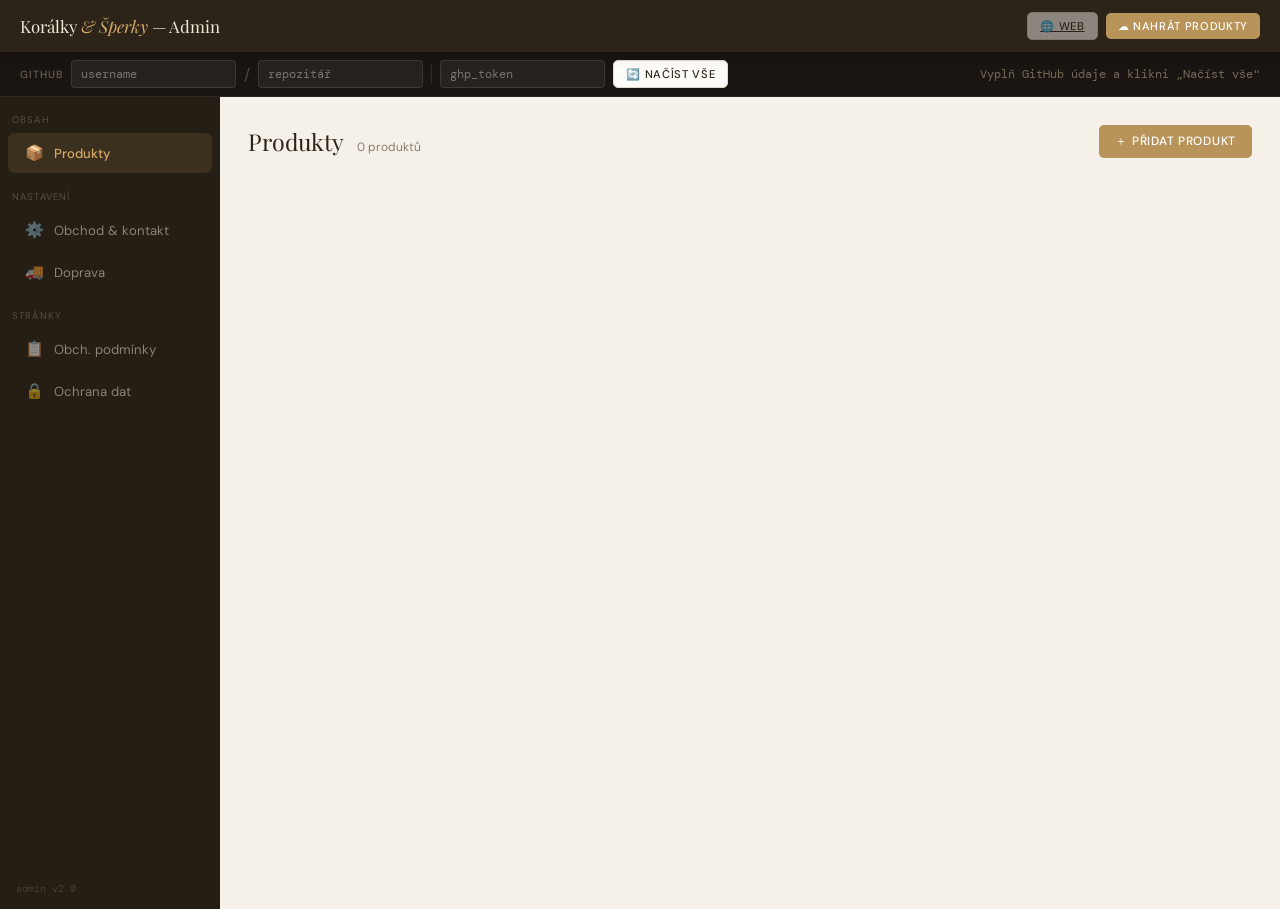
==== commit 96f6c09c: "Add files via upload" ====
--- a/admin.html
+++ b/admin.html
@@ -3,1078 +3,1139 @@
 <head>
   <meta charset="UTF-8">
   <meta name="viewport" content="width=device-width, initial-scale=1.0">
-  <title>Správa produktů — Admin</title>
-  <link rel="stylesheet" href="style.css">
-  <link rel="icon" type="image/svg+xml" href="favicon.svg">
+  <title>Admin — Korálky & Šperky</title>
+  <link href="https://fonts.googleapis.com/css2?family=Playfair+Display:ital,wght@0,400;0,600;1,400&family=DM+Mono:wght@300;400&family=DM+Sans:wght@300;400;500&display=swap" rel="stylesheet">
   <style>
-    body { background: #f0ebe1; }
-
-    /* ── Login Screen ── */
-    .login-screen {
-      min-height: 100vh;
-      display: flex;
-      align-items: center;
-      justify-content: center;
-      padding: 2rem;
-    }
-    .login-card {
-      background: var(--white);
-      border-radius: var(--radius-lg);
-      padding: 2.5rem;
-      width: 100%;
-      max-width: 420px;
-      box-shadow: var(--shadow-lg);
-    }
-    .login-card .logo {
-      font-family: var(--font-serif);
-      font-size: 1.4rem;
-      display: block;
-      margin-bottom: 1.5rem;
-    }
-    .login-card .logo span { color: var(--gold); font-style: italic; }
-    .login-card h2 { margin-bottom: .5rem; font-size: 1.3rem; }
-    .login-card p  { font-size: .85rem; color: var(--text-light); margin-bottom: 1.5rem; }
-    .login-help {
-      background: var(--cream);
-      border-radius: var(--radius);
-      padding: 1rem;
-      font-size: .78rem;
-      color: var(--text-mid);
-      margin-bottom: 1.5rem;
-      line-height: 1.7;
-    }
-    .login-help a { color: var(--gold-dark); text-decoration: underline; }
-    .login-help ol { padding-left: 1.2rem; margin-top: .4rem; }
-
-    /* ── Admin Layout ── */
-    .admin-wrap {
-      display: grid;
-      grid-template-columns: 240px 1fr;
-      min-height: 100vh;
-    }
-    .admin-sidebar {
+    :root {
+      --bg:      #f5f0e8;
+      --surface: #fefcf8;
+      --border:  #e2d9cc;
+      --text:    #2c2418;
+      --muted:   #8a7d6e;
+      --olive:   #5a6040;
+      --olive-l: #7a8256;
+      --gold:    #b8945a;
+      --gold-l:  #d4a96a;
+      --danger:  #9a3b2e;
+      --ok:      #3a6b3a;
+      --sidebar: #241e14;
+      --sidebar-w: 220px;
+      --mono:    'DM Mono', monospace;
+      --sans:    'DM Sans', sans-serif;
+      --serif:   'Playfair Display', serif;
+      --r:       8px;
+    }
+    *, *::before, *::after { box-sizing: border-box; margin: 0; padding: 0; }
+    body { font-family: var(--sans); background: var(--bg); color: var(--text); min-height: 100vh; display: flex; flex-direction: column; }
+
+    /* ── Topbar ── */
+    .topbar {
+      position: sticky; top: 0; z-index: 300;
       background: var(--text);
-      padding: 1.5rem 0;
-      position: sticky;
-      top: 0;
-      height: 100vh;
-      display: flex;
-      flex-direction: column;
-    }
-    .admin-sidebar .logo {
-      padding: 0 1.5rem 1.5rem;
-      color: var(--sand);
-      border-bottom: 1px solid rgba(255,255,255,.08);
-      margin-bottom: 1rem;
-      font-family: var(--font-serif);
-      font-size: 1.1rem;
-    }
-    .admin-sidebar .logo span { color: var(--gold-light); font-style: italic; }
-    .admin-nav a {
-      display: flex;
-      align-items: center;
-      gap: .75rem;
-      padding: .75rem 1.5rem;
-      font-size: .82rem;
-      font-weight: 500;
-      color: rgba(232,220,200,.6);
-      transition: all var(--transition);
-    }
-    .admin-nav a:hover,
-    .admin-nav a.active {
-      background: rgba(184,151,90,.12);
-      color: var(--gold-light);
-      border-left: 2px solid var(--gold);
-    }
-    .admin-sidebar-footer {
-      margin-top: auto;
-      padding: 1.5rem;
-      border-top: 1px solid rgba(255,255,255,.08);
-      display: flex;
-      flex-direction: column;
-      gap: .5rem;
-    }
-    .admin-sidebar-footer a {
-      font-size: .8rem;
-      color: rgba(232,220,200,.4);
-      transition: color var(--transition);
-    }
-    .admin-sidebar-footer a:hover { color: var(--sand); }
-    .github-status {
-      font-size: .72rem;
-      color: var(--sage);
-      display: flex;
-      align-items: center;
-      gap: .4rem;
-    }
-    .github-status::before {
-      content: '';
-      width: 6px; height: 6px;
-      background: var(--sage);
-      border-radius: 50%;
-    }
-
-    .admin-main { padding: 2rem; overflow-x: hidden; }
-    .admin-topbar {
-      display: flex;
-      justify-content: space-between;
-      align-items: center;
-      margin-bottom: 2rem;
-      flex-wrap: wrap;
-      gap: 1rem;
-    }
-    .admin-topbar h2 { margin-bottom: .2rem; }
-    .admin-topbar p  { font-size: .82rem; color: var(--text-light); }
-    .topbar-actions { display: flex; gap: .75rem; align-items: center; }
-
-    /* ── Save to GitHub button ── */
-    .btn-github {
-      background: #2d3d2e;
-      color: var(--white);
-      border: none;
-      padding: .6rem 1.25rem;
-      border-radius: var(--radius);
-      font-size: .8rem;
-      font-weight: 500;
-      cursor: pointer;
-      display: flex;
-      align-items: center;
-      gap: .5rem;
-      transition: background var(--transition);
-      font-family: var(--font-sans);
-    }
-    .btn-github:hover { background: #3d5040; }
-    .btn-github:disabled { opacity: .5; cursor: not-allowed; }
-
-    /* ── Stats ── */
-    .stats-grid {
-      display: grid;
-      grid-template-columns: repeat(4, 1fr);
-      gap: 1rem;
-      margin-bottom: 2rem;
-    }
-    .stat-card {
-      background: var(--white);
-      border-radius: var(--radius-lg);
-      padding: 1.25rem 1.5rem;
-      box-shadow: var(--shadow-sm);
-    }
-    .stat-card__label {
-      font-size: .7rem;
-      font-weight: 500;
-      letter-spacing: .12em;
-      text-transform: uppercase;
-      color: var(--text-light);
-      margin-bottom: .5rem;
-    }
-    .stat-card__value {
-      font-family: var(--font-serif);
-      font-size: 1.8rem;
-      color: var(--text);
-      line-height: 1;
-    }
-    .stat-card__sub { font-size: .75rem; color: var(--sage); margin-top: .3rem; }
-
-    /* ── Unsaved banner ── */
-    .unsaved-banner {
-      background: #fff8e8;
-      border: 1px solid #f0c040;
-      border-radius: var(--radius);
-      padding: .75rem 1.25rem;
-      font-size: .82rem;
-      color: #7a5c00;
-      display: none;
-      align-items: center;
-      gap: .75rem;
-      margin-bottom: 1.25rem;
-    }
-    .unsaved-banner.visible { display: flex; }
-
-    /* ── Table ── */
-    .admin-card {
-      background: var(--white);
-      border-radius: var(--radius-lg);
-      box-shadow: var(--shadow-sm);
-      overflow: hidden;
-    }
-    .admin-card__header {
-      display: flex;
-      justify-content: space-between;
-      align-items: center;
-      padding: 1.25rem 1.5rem;
+      display: flex; align-items: center; justify-content: space-between;
+      padding: 0 20px; height: 52px;
+      box-shadow: 0 2px 12px rgba(0,0,0,.25);
+      flex-shrink: 0;
+    }
+    .topbar-brand { font-family: var(--serif); font-size: 1.05rem; color: #f0e8d8; }
+    .topbar-brand em { font-style: italic; color: var(--gold-l); }
+    .topbar-right { display: flex; align-items: center; gap: 8px; }
+
+    /* ── GitHub bar ── */
+    .gh-bar {
+      background: #1a1510; border-bottom: 1px solid rgba(255,255,255,.08);
+      padding: 8px 20px;
+      display: flex; align-items: center; flex-wrap: wrap; gap: 8px;
+      flex-shrink: 0;
+    }
+    .gh-label { font-size: .65rem; font-weight: 500; letter-spacing: .1em; text-transform: uppercase; color: rgba(138,126,108,.7); white-space: nowrap; }
+    .gh-input {
+      padding: 5px 9px; border: 1px solid rgba(255,255,255,.1); border-radius: 4px;
+      font-family: var(--mono); font-size: .75rem; color: #d4c8b0;
+      background: rgba(255,255,255,.06); outline: none; transition: border-color .15s;
+    }
+    .gh-input:focus { border-color: var(--olive); }
+    .gh-input--wide { min-width: 160px; }
+    .gh-sep { width: 1px; height: 20px; background: rgba(255,255,255,.1); flex-shrink: 0; }
+    .gh-status { font-size: .72rem; color: rgba(138,126,108,.8); font-family: var(--mono); flex: 1; text-align: right; white-space: nowrap; overflow: hidden; text-overflow: ellipsis; }
+    .gh-status.ok   { color: #6aab6a; }
+    .gh-status.err  { color: #d4726a; }
+    .gh-status.busy { color: var(--gold-l); }
+
+    /* ── Layout ── */
+    .layout { display: flex; flex: 1; min-height: 0; overflow: hidden; }
+
+    /* ── Sidebar ── */
+    .sidebar {
+      width: var(--sidebar-w); flex-shrink: 0;
+      background: var(--sidebar);
+      display: flex; flex-direction: column;
+      position: sticky; top: 88px; height: calc(100vh - 88px);
+      overflow-y: auto;
+    }
+    .sidebar-section { padding: 16px 12px 6px; font-size: .6rem; letter-spacing: .12em; text-transform: uppercase; color: rgba(138,126,108,.5); }
+    .nav-item {
+      display: flex; align-items: center; gap: 10px;
+      padding: 10px 16px; margin: 1px 8px; border-radius: 6px;
+      background: none; border: none; cursor: pointer;
+      font-family: var(--sans); font-size: .82rem; font-weight: 400;
+      color: rgba(240,232,216,.5); text-align: left; width: calc(100% - 16px);
+      transition: all .15s;
+    }
+    .nav-item:hover { background: rgba(255,255,255,.06); color: rgba(240,232,216,.85); }
+    .nav-item.active { background: rgba(184,148,90,.15); color: var(--gold-l); font-weight: 500; }
+    .nav-icon { font-size: .95rem; width: 20px; text-align: center; flex-shrink: 0; }
+    .sidebar-footer { margin-top: auto; padding: 14px 16px; font-size: .62rem; color: rgba(138,126,108,.35); font-family: var(--mono); }
+
+    /* ── Main content ── */
+    .main-content { flex: 1; overflow-y: auto; }
+
+    /* ── Tab panels ── */
+    .tab-panel { display: none; padding: 28px; max-width: 1200px; }
+    .tab-panel.active { display: block; }
+
+    /* ── Page header ── */
+    .page-header { display: flex; align-items: center; justify-content: space-between; margin-bottom: 24px; flex-wrap: wrap; gap: 12px; }
+    .page-title { font-family: var(--serif); font-size: 1.45rem; font-weight: 400; }
+    .page-title small { font-size: .75rem; font-weight: 400; color: var(--muted); font-family: var(--sans); margin-left: 8px; }
+
+    /* ── Buttons ── */
+    .btn {
+      display: inline-flex; align-items: center; gap: 6px;
+      padding: 8px 16px; border: none; border-radius: 5px;
+      font-family: var(--sans); font-size: .75rem; font-weight: 500;
+      letter-spacing: .06em; text-transform: uppercase;
+      cursor: pointer; transition: all .15s; white-space: nowrap;
+    }
+    .btn-gold  { background: var(--gold); color: #fff; }
+    .btn-gold:hover { background: var(--gold-l); }
+    .btn-ghost { background: var(--surface); color: var(--text); border: 1px solid var(--border); }
+    .btn-ghost:hover { border-color: var(--olive); }
+    .btn-danger-soft { background: transparent; color: var(--danger); border: 1px solid rgba(154,59,46,.25); font-size: .68rem; padding: 5px 10px; }
+    .btn-danger-soft:hover { background: rgba(154,59,46,.06); }
+    .btn:disabled { opacity: .4; cursor: not-allowed; }
+    .btn-sm { padding: 6px 12px; font-size: .7rem; }
+
+    /* ── Settings ── */
+    .settings-grid { display: grid; grid-template-columns: repeat(auto-fill, minmax(280px, 1fr)); gap: 20px; }
+    .settings-card { background: var(--surface); border: 1px solid var(--border); border-radius: var(--r); padding: 20px; }
+    .settings-card h3 { font-family: var(--serif); font-size: 1rem; margin-bottom: 16px; font-weight: 400; }
+    .form-field { display: flex; flex-direction: column; gap: 4px; margin-bottom: 14px; }
+    .form-field:last-child { margin-bottom: 0; }
+    .form-label { font-size: .63rem; letter-spacing: .1em; text-transform: uppercase; color: var(--muted); }
+    .form-input {
+      padding: 8px 10px; border: 1px solid var(--border); border-radius: 5px;
+      font-family: var(--sans); font-size: .88rem; color: var(--text);
+      background: var(--bg); outline: none; transition: border-color .15s; width: 100%;
+    }
+    .form-input:focus { border-color: var(--olive); }
+    .form-input--mono { font-family: var(--mono); }
+    .form-hint { font-size: .7rem; color: var(--muted); margin-top: 2px; }
+    textarea.form-input { resize: vertical; line-height: 1.5; }
+
+    /* ── Shipping ── */
+    .shipping-list { display: flex; flex-direction: column; gap: 10px; margin-bottom: 16px; }
+    .shipping-row {
+      background: var(--surface); border: 1px solid var(--border);
+      border-radius: var(--r); padding: 14px 16px;
+      display: flex; align-items: center; gap: 12px; flex-wrap: wrap;
+    }
+    .shipping-row .form-input { flex: 1; min-width: 140px; }
+    .shipping-row .price-input { width: 100px; flex: none; }
+
+    /* ── Editor ── */
+    .editor-wrap { background: var(--surface); border: 1px solid var(--border); border-radius: var(--r); overflow: hidden; }
+    .editor-toolbar { padding: 10px 14px; border-bottom: 1px solid var(--border); display: flex; align-items: center; gap: 8px; }
+    .editor-info { font-size: .72rem; color: var(--muted); font-family: var(--mono); }
+    .editor-textarea {
+      width: 100%; min-height: 500px; padding: 16px;
+      border: none; outline: none; resize: vertical;
+      font-family: var(--mono); font-size: .8rem; line-height: 1.7;
+      color: var(--text); background: var(--surface);
+    }
+
+    /* ── Products ── */
+    .unsaved-badge {
+      display: inline-block; background: rgba(184,148,90,.15); color: var(--gold);
+      font-size: .63rem; font-weight: 500; letter-spacing: .08em; text-transform: uppercase;
+      padding: 2px 8px; border-radius: 20px; margin-left: 8px; vertical-align: middle;
+    }
+    .cards { display: grid; grid-template-columns: repeat(auto-fill, minmax(230px, 1fr)); gap: 18px; }
+    .card {
+      background: var(--surface); border: 1px solid var(--border);
+      border-radius: var(--r); overflow: hidden; display: flex; flex-direction: column; transition: box-shadow .2s;
+    }
+    .card:hover { box-shadow: 0 6px 24px rgba(0,0,0,.08); }
+    .card.drag-over { border-color: var(--olive); }
+    .card-photo {
+      position: relative; width: 100%; aspect-ratio: 1/1;
+      background: var(--bg); overflow: hidden; cursor: pointer; flex-shrink: 0;
+    }
+    .card-photo img { width:100%; height:100%; object-fit:cover; display:block; transition:transform .3s; }
+    .card:hover .card-photo img { transform: scale(1.03); }
+    .card-photo-empty { width:100%; height:100%; display:flex; flex-direction:column; align-items:center; justify-content:center; gap:8px; color:var(--muted); }
+    .card-photo-empty .icon { font-size:2rem; opacity:.25; }
+    .card-photo-empty .hint { font-size:.68rem; text-align:center; line-height:1.6; opacity:.5; }
+    .card-photo-overlay {
+      position:absolute; inset:0; background:rgba(44,36,24,.5);
+      display:flex; flex-direction:column; align-items:center; justify-content:center;
+      gap:6px; opacity:0; transition:opacity .2s; font-size:.72rem; color:#fff;
+    }
+    .card-photo:hover .card-photo-overlay, .card.drag-over .card-photo-overlay { opacity:1; }
+    .card-photo-overlay .ov-icon { font-size:1.4rem; }
+    .drop-ring { position:absolute; inset:8px; border:2px dashed rgba(90,96,64,.7); border-radius:4px; opacity:0; transition:opacity .2s; pointer-events:none; }
+    .card.drag-over .drop-ring { opacity:1; }
+    .stock-dot { position:absolute; top:10px; left:10px; width:9px; height:9px; border-radius:50%; border:2px solid rgba(255,255,255,.8); z-index:2; }
+    .stock-dot.in  { background:#5a8a4a; }
+    .stock-dot.out { background:#c0574e; }
+    .card-body { padding:12px; display:flex; flex-direction:column; gap:7px; flex:1; }
+    .field { display:flex; flex-direction:column; gap:3px; }
+    .field-label { font-size:.6rem; letter-spacing:.1em; text-transform:uppercase; color:var(--muted); }
+    .field-input {
+      border:1px solid transparent; border-radius:4px; padding:5px 7px;
+      font-family:var(--sans); font-size:.88rem; color:var(--text);
+      background:transparent; outline:none; transition:all .15s; width:100%;
+    }
+    .field-input:hover { border-color:var(--border); background:var(--bg); }
+    .field-input:focus { border-color:var(--olive); background:var(--bg); }
+    .field-input--price { font-family:var(--serif); font-size:1.05rem; color:var(--gold); }
+    .field-input--desc { font-size:.78rem; resize:none; line-height:1.5; min-height:56px; }
+    select.field-input { cursor:pointer; }
+    .card-footer { padding:9px 12px; border-top:1px solid var(--border); display:flex; align-items:center; justify-content:space-between; }
+    .toggle-wrap { display:flex; align-items:center; gap:7px; cursor:pointer; }
+    .toggle-wrap input { display:none; }
+    .toggle { width:32px; height:17px; background:var(--border); border-radius:20px; position:relative; transition:background .2s; }
+    .toggle::after { content:''; position:absolute; top:3px; left:3px; width:11px; height:11px; background:#fff; border-radius:50%; transition:left .2s; }
+    .toggle-wrap input:checked + .toggle { background:var(--olive); }
+    .toggle-wrap input:checked + .toggle::after { left:18px; }
+    .toggle-label { font-size:.7rem; color:var(--muted); user-select:none; }
+    .card-new {
+      border:2px dashed var(--border); border-radius:var(--r);
+      min-height:300px; display:flex; flex-direction:column;
+      align-items:center; justify-content:center; gap:8px;
+      cursor:pointer; color:var(--muted); transition:all .2s;
+    }
+    .card-new:hover { border-color:var(--olive); color:var(--olive); background:rgba(90,96,64,.03); }
+    .card-new .plus { font-size:2rem; }
+    .card-new .new-label { font-size:.75rem; }
+
+    /* ── Toasts ── */
+    .toast-stack { position:fixed; bottom:24px; right:24px; display:flex; flex-direction:column-reverse; gap:8px; z-index:999; }
+    .toast {
+      background:var(--text); color:#f0e8d8;
+      padding:10px 16px; border-radius:6px; font-size:.8rem; font-weight:500;
+      box-shadow:0 4px 20px rgba(0,0,0,.2); animation:toastIn .2s ease forwards;
+    }
+    .toast.ok  { border-left:3px solid var(--ok); }
+    .toast.err { border-left:3px solid var(--danger); }
+    @keyframes toastIn { from { opacity:0; transform:translateX(12px); } to { opacity:1; transform:none; } }
+
+
+    /* ── Rich editor ── */
+    .ed-btn {
+      padding: 4px 9px; border: 1px solid var(--border); border-radius: 4px;
+      background: var(--bg); font-family: var(--sans); font-size: .75rem;
+      cursor: pointer; transition: all .12s; color: var(--text);
+    }
+    .ed-btn:hover { background: var(--olive); color: #fff; border-color: var(--olive); }
+    .ed-sep { width: 1px; height: 18px; background: var(--border); flex-shrink: 0; }
+    .rich-editor {
+      min-height: 500px; padding: 24px 28px;
+      outline: none; line-height: 1.75; font-size: .92rem;
+      color: var(--text); background: var(--surface);
+      overflow-y: auto;
+    }
+    .rich-editor:empty::before {
+      content: attr(placeholder); color: var(--muted); pointer-events: none;
+    }
+    .rich-editor h2 {
+      font-family: var(--serif); font-size: 1.2rem; font-weight: 600;
+      margin: 2rem 0 .6rem; padding-bottom: .35rem;
       border-bottom: 1px solid var(--border);
     }
-    .admin-card__header h3 { font-family: var(--font-serif); }
-
-    .products-table { width: 100%; border-collapse: collapse; }
-    .products-table th {
-      text-align: left;
-      padding: .75rem 1rem;
-      font-size: .7rem;
-      font-weight: 500;
-      letter-spacing: .1em;
-      text-transform: uppercase;
-      color: var(--text-light);
-      background: var(--cream);
-      border-bottom: 1px solid var(--border);
-    }
-    .products-table td {
-      padding: .875rem 1rem;
-      font-size: .85rem;
-      color: var(--text-mid);
-      border-bottom: 1px solid var(--border);
-      vertical-align: middle;
-    }
-    .products-table tr:last-child td { border-bottom: none; }
-    .products-table tr:hover td { background: rgba(245,240,232,.5); }
-
-    .table-thumb {
-      width: 44px; height: 44px;
-      border-radius: var(--radius);
-      object-fit: cover;
-      background: var(--sand);
-    }
-    .table-name  { font-weight: 500; color: var(--text); }
-    .table-price { font-weight: 500; color: var(--gold-dark); }
-
-    .badge-stock {
-      display: inline-flex;
-      align-items: center;
-      gap: .3rem;
-      font-size: .7rem;
-      font-weight: 500;
-      padding: .25rem .65rem;
-      border-radius: 2rem;
-    }
-    .badge-stock--in  { background: rgba(122,140,110,.12); color: var(--sage); }
-    .badge-stock--out { background: rgba(192,57,43,.08);   color: #c0392b; }
-    .badge-stock::before {
-      content: '';
-      width: 5px; height: 5px;
-      border-radius: 50%;
-      background: currentColor;
-    }
-
-    .table-actions { display: flex; gap: .5rem; flex-wrap: wrap; }
-    .action-btn {
-      padding: .35rem .75rem;
-      border-radius: var(--radius);
-      font-size: .72rem;
-      font-weight: 500;
-      cursor: pointer;
-      transition: all var(--transition);
-      border: 1px solid var(--border);
-      background: transparent;
-      color: var(--text-mid);
-      font-family: var(--font-sans);
-    }
-    .action-btn:hover { border-color: var(--gold); color: var(--gold); }
-    .action-btn--danger:hover { border-color: #c0392b; color: #c0392b; }
-
-    /* ── Modal ── */
-    .modal-overlay {
-      position: fixed;
-      inset: 0;
-      background: rgba(44,36,24,.55);
-      display: flex;
-      align-items: center;
-      justify-content: center;
-      z-index: 500;
-      padding: 1rem;
-      animation: fadeIn .2s ease;
-    }
-    @keyframes fadeIn { from { opacity: 0; } }
-    .modal-overlay.hidden { display: none; }
-
-    .modal {
-      background: var(--white);
-      border-radius: var(--radius-lg);
-      width: 100%;
-      max-width: 620px;
-      max-height: 92vh;
-      overflow-y: auto;
-      box-shadow: var(--shadow-lg);
-      animation: slideUp .25s ease;
-    }
-    @keyframes slideUp { from { transform: translateY(20px); opacity: 0; } }
-
-    .modal-header {
-      display: flex;
-      justify-content: space-between;
-      align-items: center;
-      padding: 1.25rem 1.5rem;
-      border-bottom: 1px solid var(--border);
-      position: sticky;
-      top: 0;
-      background: var(--white);
-      z-index: 1;
-    }
-    .modal-header h3 { font-family: var(--font-serif); }
-    .modal-close {
-      width: 32px; height: 32px;
-      border-radius: 50%;
-      display: flex; align-items: center; justify-content: center;
-      color: var(--text-light);
-      font-size: 1.1rem;
-      transition: background var(--transition);
-      cursor: pointer;
-      font-family: var(--font-sans);
-      border: none;
-      background: none;
-    }
-    .modal-close:hover { background: var(--sand); }
-
-    .modal-body { padding: 1.5rem; }
-    .modal-footer {
-      padding: 1rem 1.5rem;
-      border-top: 1px solid var(--border);
-      display: flex;
-      justify-content: flex-end;
-      gap: .75rem;
-      position: sticky;
-      bottom: 0;
-      background: var(--white);
-    }
-
-    /* ── Image upload zone ── */
-    .image-upload-zone {
-      border: 2px dashed var(--border);
-      border-radius: var(--radius);
-      padding: 1.5rem;
-      text-align: center;
-      cursor: pointer;
-      transition: all var(--transition);
-      background: var(--cream);
-    }
-    .image-upload-zone:hover,
-    .image-upload-zone.dragover {
-      border-color: var(--gold);
-      background: rgba(184,151,90,.05);
-    }
-    .image-upload-zone input { display: none; }
-    .image-upload-zone__icon { font-size: 2rem; margin-bottom: .5rem; }
-    .image-upload-zone p { font-size: .82rem; color: var(--text-light); margin: 0; }
-    .image-upload-zone strong { color: var(--gold-dark); }
-
-    .image-previews {
-      display: flex;
-      flex-wrap: wrap;
-      gap: .75rem;
-      margin-top: .75rem;
-    }
-    .image-preview-item {
-      position: relative;
-      width: 80px; height: 80px;
-    }
-    .image-preview-item img {
-      width: 100%; height: 100%;
-      object-fit: cover;
-      border-radius: var(--radius);
-      border: 1px solid var(--border);
-    }
-    .image-preview-item .remove-img {
-      position: absolute;
-      top: -6px; right: -6px;
-      width: 20px; height: 20px;
-      background: #c0392b;
-      color: white;
-      border-radius: 50%;
-      border: none;
-      font-size: .7rem;
-      display: flex; align-items: center; justify-content: center;
-      cursor: pointer;
-      font-family: var(--font-sans);
-    }
-    .upload-progress {
-      height: 3px;
-      background: var(--border);
-      border-radius: 2px;
-      margin-top: .75rem;
-      overflow: hidden;
-      display: none;
-    }
-    .upload-progress.visible { display: block; }
-    .upload-progress__fill {
-      height: 100%;
-      background: var(--gold);
-      border-radius: 2px;
-      transition: width .3s ease;
-    }
-
-    @media (max-width: 900px) {
-      .admin-wrap { grid-template-columns: 1fr; }
-      .admin-sidebar { display: none; }
-      .stats-grid { grid-template-columns: repeat(2, 1fr); }
+    .rich-editor h3 {
+      font-family: var(--serif); font-size: 1rem; font-weight: 600;
+      margin: 1.4rem 0 .4rem;
+    }
+    .rich-editor p { margin-bottom: .85rem; }
+    .rich-editor ul, .rich-editor ol { margin: 0 0 .85rem 1.4rem; }
+    .rich-editor li { margin-bottom: .3rem; }
+    .rich-editor strong { color: var(--text); }
+    .rich-editor a { color: var(--gold); }
+    .rich-editor table { width: 100%; border-collapse: collapse; margin: 1rem 0; font-size: .87rem; }
+    .rich-editor th { background: var(--bg); padding: .5rem .8rem; text-align: left; border-bottom: 2px solid var(--border); font-size: .75rem; letter-spacing: .05em; text-transform: uppercase; }
+    .rich-editor td { padding: .5rem .8rem; border-bottom: 1px solid var(--border); }
+
+    @media (max-width: 700px) {
+      .sidebar { width: 50px; }
+      .sidebar .nav-item span:not(.nav-icon) { display: none; }
+      .sidebar-section, .sidebar-footer { display: none; }
+      .tab-panel { padding: 14px; }
     }
   </style>
 </head>
 <body>
 
-  <!-- LOGIN SCREEN -->
-  <div id="login-screen" class="login-screen">
-    <div class="login-card">
-      <a href="index.html" class="logo">Korálky <span>&amp; Šperky</span></a>
-      <h2>Přihlášení do adminu</h2>
-      <p>Pro správu produktů zadejte GitHub Personal Access Token.</p>
-
-      <div class="login-help">
-        <strong>Jak získat token:</strong>
-        <ol>
-          <li>Jděte na <a href="https://github.com/settings/tokens/new" target="_blank">github.com/settings/tokens/new</a></li>
-          <li>Název: <strong>Korálky Admin</strong></li>
-          <li>Zaškrtněte <strong>repo</strong> (celé)</li>
-          <li>Klikněte <strong>Generate token</strong></li>
-          <li>Zkopírujte token a vložte sem</li>
-        </ol>
-        Token se uloží jen do tohoto prohlížeče.
+<div class="topbar">
+  <div class="topbar-brand">Korálky <em>&amp; Šperky</em> — Admin</div>
+  <div class="topbar-right">
+    <a href="#" id="web-link" target="_blank" class="btn btn-ghost btn-sm">🌐 Web</a>
+    <button class="btn btn-gold btn-sm" id="gh-btn" onclick="uploadProducts()">☁ Nahrát produkty</button>
+  </div>
+</div>
+
+<div class="gh-bar">
+  <span class="gh-label">GitHub</span>
+  <input class="gh-input" id="gh-user" placeholder="username" oninput="saveGh()">
+  <span style="color:rgba(138,126,108,.5)">/</span>
+  <input class="gh-input gh-input--wide" id="gh-repo" placeholder="repozitář" oninput="saveGh()">
+  <div class="gh-sep"></div>
+  <input class="gh-input gh-input--wide" id="gh-token" type="password" placeholder="ghp_token" oninput="saveGh()">
+  <button class="btn btn-ghost btn-sm" onclick="fetchAll()" id="fetch-btn">🔄 Načíst vše</button>
+  <span class="gh-status" id="gh-status">Vyplň údaje a načti data</span>
+</div>
+
+<div class="layout">
+  <nav class="sidebar">
+    <div class="sidebar-section">Obsah</div>
+    <button class="nav-item active" onclick="switchTab('products',this)">
+      <span class="nav-icon">📦</span><span>Produkty</span>
+    </button>
+    <div class="sidebar-section">Nastavení</div>
+    <button class="nav-item" onclick="switchTab('settings',this)">
+      <span class="nav-icon">⚙️</span><span>Obchod &amp; kontakt</span>
+    </button>
+    <button class="nav-item" onclick="switchTab('shipping',this)">
+      <span class="nav-icon">🚚</span><span>Doprava</span>
+    </button>
+    <div class="sidebar-section">Stránky</div>
+    <button class="nav-item" onclick="switchTab('terms',this)">
+      <span class="nav-icon">📋</span><span>Obch. podmínky</span>
+    </button>
+    <button class="nav-item" onclick="switchTab('privacy',this)">
+      <span class="nav-icon">🔒</span><span>Ochrana dat</span>
+    </button>
+    <div class="sidebar-footer">admin v2.0</div>
+  </nav>
+
+  <div class="main-content">
+
+    <!-- PRODUKTY -->
+    <div class="tab-panel active" id="tab-products">
+      <div class="page-header">
+        <div class="page-title">
+          Produkty <small id="count-label"></small>
+          <span class="unsaved-badge" id="unsaved-badge" style="display:none">Neuloženo</span>
+        </div>
+        <button class="btn btn-gold" onclick="addProduct()">＋ Přidat produkt</button>
       </div>
-
-      <div class="form-group">
-        <label class="form-label">GitHub Token</label>
-        <input class="form-input" type="password" id="token-input"
-               placeholder="ghp_xxxxxxxxxxxxxxxxxxxx"
-               autocomplete="off">
+      <div class="cards" id="cards"></div>
+    </div>
+
+    <!-- NASTAVENÍ OBCHODU -->
+    <div class="tab-panel" id="tab-settings">
+      <div class="page-header">
+        <div class="page-title">Obchod &amp; kontakt</div>
+        <button class="btn btn-gold" onclick="saveSettings()">☁ Uložit na GitHub</button>
       </div>
-      <div class="form-group" style="margin-top:.5rem">
-        <label class="form-label">GitHub repozitář</label>
-        <input class="form-input" type="text" id="repo-input"
-               value="wulf6/Koralky"
-               placeholder="uzivatel/repozitar">
-      </div>
-      <button class="btn btn-primary btn-full" style="margin-top:1rem"
-              onclick="doLogin()">
-        Přihlásit se
-      </button>
-      <p id="login-error" style="color:#c0392b;font-size:.8rem;margin-top:.75rem;display:none"></p>
-    </div>
-  </div>
-
-  <!-- ADMIN PANEL -->
-  <div id="admin-panel" class="admin-wrap" style="display:none">
-
-    <aside class="admin-sidebar">
-      <a href="index.html" class="logo">Korálky <span>&amp; Šperky</span></a>
-      <nav class="admin-nav">
-        <a href="#" class="active">
-          <span>💎</span> Produkty
-        </a>
-        <a href="index.html" target="_blank">
-          <span>🛍️</span> Zobrazit obchod
-        </a>
-      </nav>
-      <div class="admin-sidebar-footer">
-        <div class="github-status" id="github-status">Připojeno k GitHub</div>
-        <a href="#" onclick="doLogout()">Odhlásit se</a>
-        <a href="index.html">← Zpět na web</a>
-      </div>
-    </aside>
-
-    <main class="admin-main">
-      <div class="admin-topbar">
-        <div>
-          <h2>Správa produktů</h2>
-          <p>Změny se ukládají přímo do <code>products.json</code> na GitHubu.</p>
+      <div class="settings-grid">
+        <div class="settings-card">
+          <h3>Základní údaje</h3>
+          <div class="form-field">
+            <label class="form-label">Název obchodu</label>
+            <input class="form-input" id="s-name" placeholder="Korálky &amp; Šperky">
+          </div>
+          <div class="form-field">
+            <label class="form-label">IČO</label>
+            <input class="form-input form-input--mono" id="s-ico" placeholder="000 00 000">
+          </div>
+          <div class="form-field" style="flex-direction:row;align-items:center;gap:8px">
+            <input type="checkbox" id="s-vat" style="width:15px;height:15px;accent-color:var(--olive);cursor:pointer">
+            <label for="s-vat" class="form-label" style="margin:0;cursor:pointer;text-transform:none;font-size:.85rem">Jsme plátci DPH</label>
+          </div>
         </div>
-        <div class="topbar-actions">
-          <button class="btn-github" id="save-github-btn"
-                  onclick="saveToGitHub()" style="display:none">
-            💾 Uložit na GitHub
-          </button>
-          <button class="btn btn-primary" onclick="openModal()">
-            + Přidat produkt
-          </button>
+
+        <div class="settings-card">
+          <h3>Kontaktní údaje</h3>
+          <div class="form-field">
+            <label class="form-label">E-mail</label>
+            <input class="form-input" id="s-email" type="email" placeholder="info@koralkyasperky.cz">
+          </div>
+          <div class="form-field">
+            <label class="form-label">Telefon</label>
+            <input class="form-input" id="s-phone" placeholder="+420 123 456 789">
+          </div>
+          <div class="form-field">
+            <label class="form-label">Adresa / město</label>
+            <input class="form-input" id="s-address" placeholder="Praha, Česká republika">
+          </div>
+        </div>
+
+        <div class="settings-card">
+          <h3>Doprava &amp; platby</h3>
+          <div class="form-field">
+            <label class="form-label">Doprava zdarma od (Kč)</label>
+            <input class="form-input form-input--mono" id="s-freeship" type="number" placeholder="1200">
+            <span class="form-hint">0 = doprava zdarma vždy</span>
+          </div>
+          <div class="form-field">
+            <label class="form-label">Formspree ID (newsletter/objednávky)</label>
+            <input class="form-input form-input--mono" id="s-formspree" placeholder="mnjwzlpl">
+            <span class="form-hint">Z URL: formspree.io/f/<b>ID</b></span>
+          </div>
+          <div class="form-field">
+            <label class="form-label">Číslo bankovního účtu</label>
+            <input class="form-input form-input--mono" id="s-bank" placeholder="1234567890/0800">
+            <span class="form-hint">Zobrazuje se zákazníkům při platbě převodem</span>
+          </div>
+        </div>
+
+        <div class="settings-card">
+          <h3>Hero sekce (úvod webu)</h3>
+          <div class="form-field">
+            <label class="form-label">Nadpis — řádek 1</label>
+            <input class="form-input" id="s-hero1" placeholder="Šperky s duší">
+          </div>
+          <div class="form-field">
+            <label class="form-label">Nadpis — řádek 2 (kurzíva)</label>
+            <input class="form-input" id="s-hero2" placeholder="i příběhem">
+          </div>
+          <div class="form-field">
+            <label class="form-label">Popis pod nadpisem</label>
+            <textarea class="form-input" id="s-herodesc" rows="3" placeholder="Každý náramek vzniká ručně…"></textarea>
+          </div>
+        </div>
+
+        <div class="settings-card">
+          <h3>SEO &amp; sociální sítě</h3>
+          <div class="form-field">
+            <label class="form-label">Popis stránky (meta description)</label>
+            <textarea class="form-input" id="s-metadesc" rows="2" placeholder="Ručně vyráběné šperky z přírodních kamenů…"></textarea>
+          </div>
+          <div class="form-field">
+            <label class="form-label">Instagram URL</label>
+            <input class="form-input" id="s-instagram" placeholder="https://instagram.com/koralkyasperky">
+          </div>
+          <div class="form-field">
+            <label class="form-label">Facebook URL</label>
+            <input class="form-input" id="s-facebook" placeholder="https://facebook.com/koralkyasperky">
+          </div>
         </div>
       </div>
-
-      <!-- Unsaved changes banner -->
-      <div class="unsaved-banner" id="unsaved-banner">
-        ⚠️ Máte neuložené změny — klikněte <strong>Uložit na GitHub</strong> aby se projevily na webu.
-      </div>
-
-      <!-- Stats -->
-      <div class="stats-grid">
-        <div class="stat-card">
-          <div class="stat-card__label">Celkem produktů</div>
-          <div class="stat-card__value" id="stat-total">—</div>
-        </div>
-        <div class="stat-card">
-          <div class="stat-card__label">Skladem</div>
-          <div class="stat-card__value" id="stat-instock">—</div>
-          <div class="stat-card__sub">dostupných</div>
-        </div>
-        <div class="stat-card">
-          <div class="stat-card__label">Kategorií</div>
-          <div class="stat-card__value" id="stat-cats">—</div>
-        </div>
-        <div class="stat-card">
-          <div class="stat-card__label">Průměrná cena</div>
-          <div class="stat-card__value" id="stat-avg">—</div>
-          <div class="stat-card__sub">Kč</div>
+    </div>
+
+    <!-- DOPRAVA -->
+    <div class="tab-panel" id="tab-shipping">
+      <div class="page-header">
+        <div class="page-title">Způsoby dopravy</div>
+        <div style="display:flex;gap:8px">
+          <button class="btn btn-ghost" onclick="addShipping()">＋ Přidat způsob</button>
+          <button class="btn btn-gold" onclick="saveSettings()">☁ Uložit na GitHub</button>
         </div>
       </div>
-
-      <!-- Table -->
-      <div class="admin-card">
-        <div class="admin-card__header">
-          <h3>Produkty</h3>
-          <span id="product-count" style="font-size:.8rem;color:var(--text-light)"></span>
-        </div>
-        <div style="overflow-x:auto">
-          <table class="products-table">
-            <thead>
-              <tr>
-                <th>Foto</th>
-                <th>Název</th>
-                <th>Kategorie</th>
-                <th>Cena</th>
-                <th>Sklad</th>
-                <th>Akce</th>
-              </tr>
-            </thead>
-            <tbody id="table-body">
-              <tr><td colspan="6" style="text-align:center;padding:3rem;color:var(--text-light)">
-                Načítám produkty…
-              </td></tr>
-            </tbody>
-          </table>
+      <div class="shipping-list" id="shipping-list"></div>
+      <p style="font-size:.78rem;color:var(--muted);margin-top:8px">Cena 0 Kč = zdarma. Změny se uloží spolu s nastavením obchodu.</p>
+    </div>
+
+    <!-- OBCHODNÍ PODMÍNKY -->
+    <div class="tab-panel" id="tab-terms">
+      <div class="page-header">
+        <div class="page-title">Obchodní podmínky</div>
+        <div style="display:flex;gap:8px">
+          <button class="btn btn-ghost btn-sm" onclick="fetchPageContent('terms.html','terms-rich')">🔄 Načíst z GitHub</button>
+          <button class="btn btn-gold" onclick="savePageContent('terms.html','terms-rich','Obchodní podmínky aktualizovány')">☁ Uložit na GitHub</button>
         </div>
       </div>
-    </main>
-  </div>
-
-  <!-- MODAL: Add / Edit Product -->
-  <div class="modal-overlay hidden" id="modal-overlay">
-    <div class="modal">
-      <div class="modal-header">
-        <h3 id="modal-title">Nový produkt</h3>
-        <button class="modal-close" onclick="closeModal()">✕</button>
+      <div class="editor-wrap">
+        <div class="editor-toolbar">
+          <button class="ed-btn" onclick="fmt('terms-rich','bold')" title="Tučné"><b>B</b></button>
+          <button class="ed-btn" onclick="fmt('terms-rich','italic')" title="Kurzíva"><i>I</i></button>
+          <div class="ed-sep"></div>
+          <button class="ed-btn" onclick="fmtBlock('terms-rich','h2')">H2</button>
+          <button class="ed-btn" onclick="fmtBlock('terms-rich','h3')">H3</button>
+          <button class="ed-btn" onclick="fmtBlock('terms-rich','p')">¶</button>
+          <div class="ed-sep"></div>
+          <button class="ed-btn" onclick="insertList('terms-rich','ul')">• seznam</button>
+          <button class="ed-btn" onclick="insertList('terms-rich','ol')">1. seznam</button>
+          <div class="ed-sep"></div>
+          <span class="editor-info">Edituj text přímo — klikni „Načíst z GitHub" pro start</span>
+        </div>
+        <div class="rich-editor" id="terms-rich" contenteditable="true" data-file="terms.html" data-sha=""
+             placeholder="Klikni „Načíst z GitHub" pro načtení obsahu…"></div>
       </div>
-      <div class="modal-body">
-        <div class="form-row">
-          <div class="form-group">
-            <label class="form-label">Název *</label>
-            <input class="form-input" id="f-name" type="text" required>
-          </div>
-          <div class="form-group">
-            <label class="form-label">Cena (Kč) *</label>
-            <input class="form-input" id="f-price" type="number" min="1" required>
-          </div>
-        </div>
-        <div class="form-row">
-          <div class="form-group">
-            <label class="form-label">Kategorie</label>
-            <select class="form-select" id="f-category">
-              <option>Náramky</option>
-              <option>Náhrdelníky</option>
-              <option>Náušnice</option>
-              <option>Sady</option>
-            </select>
-          </div>
-          <div class="form-group">
-            <label class="form-label">Badge (volitelný)</label>
-            <input class="form-input" id="f-badge" type="text" placeholder="Novinka, Bestseller…">
-          </div>
-        </div>
-        <div class="form-group">
-          <label class="form-label">Popis</label>
-          <textarea class="form-textarea" id="f-desc" rows="3"></textarea>
-        </div>
-        <div class="form-row">
-          <div class="form-group">
-            <label class="form-label">Materiál</label>
-            <input class="form-input" id="f-material" type="text">
-          </div>
-          <div class="form-group">
-            <label class="form-label">Péče o šperk</label>
-            <input class="form-input" id="f-care" type="text">
-          </div>
-        </div>
-
-        <!-- Image upload -->
-        <div class="form-group">
-          <label class="form-label">Fotky produktu</label>
-          <div class="image-upload-zone" id="upload-zone"
-               onclick="document.getElementById('file-input').click()"
-               ondragover="handleDragOver(event)"
-               ondragleave="handleDragLeave(event)"
-               ondrop="handleDrop(event)">
-            <input type="file" id="file-input" multiple accept="image/*"
-                   onchange="handleFileSelect(event)">
-            <div class="image-upload-zone__icon">📷</div>
-            <p><strong>Klikněte nebo přetáhněte fotky sem</strong></p>
-            <p>JPG, PNG, WEBP — max 5 MB na fotku</p>
-          </div>
-          <div class="upload-progress" id="upload-progress">
-            <div class="upload-progress__fill" id="upload-progress-fill" style="width:0%"></div>
-          </div>
-          <div class="image-previews" id="image-previews"></div>
-        </div>
-
-        <div class="form-group">
-          <label class="form-label" style="display:flex;align-items:center;gap:.5rem;cursor:pointer">
-            <input type="checkbox" id="f-instock" checked style="accent-color:var(--gold)">
-            Produkt je skladem
-          </label>
+    </div>
+
+    <!-- OCHRANA OSOBNÍCH ÚDAJŮ -->
+    <div class="tab-panel" id="tab-privacy">
+      <div class="page-header">
+        <div class="page-title">Ochrana osobních údajů</div>
+        <div style="display:flex;gap:8px">
+          <button class="btn btn-ghost btn-sm" onclick="fetchPageContent('privacy.html','privacy-rich')">🔄 Načíst z GitHub</button>
+          <button class="btn btn-gold" onclick="savePageContent('privacy.html','privacy-rich','Ochrana dat aktualizována')">☁ Uložit na GitHub</button>
         </div>
       </div>
-      <div class="modal-footer">
-        <button class="btn btn-outline" onclick="closeModal()">Zrušit</button>
-        <button class="btn btn-primary" id="save-product-btn" onclick="saveProduct()">
-          Uložit produkt
-        </button>
+      <div class="editor-wrap">
+        <div class="editor-toolbar">
+          <button class="ed-btn" onclick="fmt('privacy-rich','bold')" title="Tučné"><b>B</b></button>
+          <button class="ed-btn" onclick="fmt('privacy-rich','italic')" title="Kurzíva"><i>I</i></button>
+          <div class="ed-sep"></div>
+          <button class="ed-btn" onclick="fmtBlock('privacy-rich','h2')">H2</button>
+          <button class="ed-btn" onclick="fmtBlock('privacy-rich','h3')">H3</button>
+          <button class="ed-btn" onclick="fmtBlock('privacy-rich','p')">¶</button>
+          <div class="ed-sep"></div>
+          <button class="ed-btn" onclick="insertList('privacy-rich','ul')">• seznam</button>
+          <button class="ed-btn" onclick="insertList('privacy-rich','ol')">1. seznam</button>
+          <div class="ed-sep"></div>
+          <span class="editor-info">Edituj text přímo — klikni „Načíst z GitHub" pro start</span>
+        </div>
+        <div class="rich-editor" id="privacy-rich" contenteditable="true" data-file="privacy.html" data-sha=""
+             placeholder="Klikni „Načíst z GitHub" pro načtení obsahu…"></div>
       </div>
     </div>
+
   </div>
-
-  <script src="script.js"></script>
-  <script>
-    /* ── GitHub API config ── */
-    let GH_TOKEN = '';
-    let GH_REPO  = 'wulf6/Koralky';
-    let GH_SHA   = ''; // SHA of current products.json
-
-    let adminProducts = [];
-    let editingId     = null;
-    let pendingImages = []; // { file, dataUrl, ghPath? }
-    let hasUnsaved    = false;
-
-    /* ══════════════════════════════════════════
-       LOGIN
-    ══════════════════════════════════════════ */
-    async function doLogin() {
-      const token = document.getElementById('token-input').value.trim();
-      const repo  = document.getElementById('repo-input').value.trim();
-      const errEl = document.getElementById('login-error');
-      errEl.style.display = 'none';
-
-      if (!token) { showLoginError('Zadejte token.'); return; }
-
-      try {
-        // Test token & load products.json
-        const res = await ghGet(`/repos/${repo}/contents/products.json`, token);
-        if (!res.ok) throw new Error('Repozitář nenalezen nebo špatný token.');
-        const data = await res.json();
-
-        GH_TOKEN = token;
-        GH_REPO  = repo;
-        GH_SHA   = data.sha;
-        adminProducts = JSON.parse(atob(data.content.replace(/\n/g,'')));
-
-        // Save token to sessionStorage (only for this tab)
-        sessionStorage.setItem('gh_token', token);
-        sessionStorage.setItem('gh_repo', repo);
-
-        showAdmin();
-      } catch (e) {
-        showLoginError(e.message || 'Chyba přihlášení.');
+</div>
+
+<div class="toast-stack" id="toasts"></div>
+
+<script>
+/* ═══════════════════════════════════════════════════
+   STAV
+═══════════════════════════════════════════════════ */
+const ADMIN_KEY    = 'koralky_admin_products';
+const GH_KEY       = 'koralky_gh';
+const SETTINGS_KEY = 'koralky_settings';
+
+let products    = [];
+let pendingImgs = {};
+let isDirty     = false;
+let settings    = {};
+
+const DEFAULT_SETTINGS = {
+  shop: { name:'Korálky & Šperky', ico:'000 00 000', vatPayer:false,
+          email:'info@koralkyasperky.cz', phone:'+420 123 456 789', address:'',
+          freeShippingThreshold:1200, formspree:'mnjwzlpl',
+          instagram:'', facebook:'', metaDesc:'' },
+  hero: { title:'Šperky s duší', subtitle:'i příběhem',
+          desc:'Každý náramek, náhrdelník a náušnice vznikají ručně z přírodních kamenů — s láskou a pozorností k detailu.' },
+  shipping: [
+    { id:'zasilkovna', name:'Zásilkovna', price:79 },
+    { id:'dpd',        name:'DPD kurýr',  price:109 },
+    { id:'osobni',     name:'Osobní odběr – Praha', price:0 },
+  ],
+};
+
+/* ═══════════════════════════════════════════════════
+   INIT
+═══════════════════════════════════════════════════ */
+(function init() {
+  loadGh();
+  try { settings = JSON.parse(localStorage.getItem(SETTINGS_KEY)) || DEFAULT_SETTINGS; }
+  catch { settings = DEFAULT_SETTINGS; }
+  applySettingsToForm();
+  renderShipping();
+  const stored = localStorage.getItem(ADMIN_KEY);
+  products = stored ? JSON.parse(stored) : [];
+  render();
+  ghStatus('Vyplň GitHub údaje a klikni „Načíst vše"', '');
+})();
+
+/* ═══════════════════════════════════════════════════
+   TAB SWITCHING
+═══════════════════════════════════════════════════ */
+function switchTab(id, btn) {
+  document.querySelectorAll('.tab-panel').forEach(p => p.classList.remove('active'));
+  document.querySelectorAll('.nav-item').forEach(b => b.classList.remove('active'));
+  document.getElementById('tab-' + id).classList.add('active');
+  btn.classList.add('active');
+}
+
+/* ═══════════════════════════════════════════════════
+   RENDER PRODUKTŮ
+═══════════════════════════════════════════════════ */
+function render() {
+  const grid = document.getElementById('cards');
+  grid.innerHTML = '';
+  products.forEach(p => grid.appendChild(makeCard(p)));
+  document.getElementById('count-label').textContent = products.length + ' produktů';
+}
+
+function makeCard(p) {
+  const card = document.createElement('div');
+  card.className = 'card';
+  card.dataset.id = p.id;
+  const {user, repoFixed} = getGhInfo();
+  const ghBase = (user && repoFixed) ? `https://${user}.github.io/${repoFixed}/` : '';
+  const rawSrc = p._preview || p.images?.[0] || p.image || '';
+  const src = rawSrc && !rawSrc.startsWith('data:') && !rawSrc.startsWith('http') && ghBase
+    ? ghBase + rawSrc : rawSrc;
+  const inStock = p.inStock !== false;
+
+  card.innerHTML = `
+    <div class="card-photo" id="photo-${p.id}">
+      <div class="stock-dot ${inStock?'in':'out'}" id="dot-${p.id}"></div>
+      ${src
+        ? `<img src="${src}" alt="${esc(p.name)}" id="img-${p.id}">`
+        : `<div class="card-photo-empty"><div class="icon">◻</div><div class="hint">Přetáhni nebo klikni</div></div>`}
+      <div class="card-photo-overlay"><div class="ov-icon">🖼</div><div>Změnit foto</div></div>
+      <div class="drop-ring"></div>
+    </div>
+    <div class="card-body">
+      <div class="field"><div class="field-label">Název</div>
+        <input class="field-input" type="text" value="${esc(p.name)}" data-field="name" data-id="${p.id}"></div>
+      <div class="field"><div class="field-label">Cena (Kč)</div>
+        <input class="field-input field-input--price" type="number" value="${p.price}" min="0" data-field="price" data-id="${p.id}"></div>
+      <div class="field"><div class="field-label">Kategorie</div>
+        <select class="field-input" data-field="category" data-id="${p.id}">
+          ${['Náramky','Náhrdelníky','Náušnice','Sady'].map(c=>`<option${p.category===c?' selected':''}>${c}</option>`).join('')}
+        </select></div>
+      <div class="field"><div class="field-label">Badge</div>
+        <input class="field-input" type="text" value="${esc(p.badge||'')}" placeholder="Novinka, Bestseller…" data-field="badge" data-id="${p.id}"></div>
+      <div class="field"><div class="field-label">Popis</div>
+        <textarea class="field-input field-input--desc" data-field="description" data-id="${p.id}">${esc(p.description||'')}</textarea></div>
+      <div class="field"><div class="field-label">Materiál</div>
+        <input class="field-input" type="text" value="${esc(p.material||'')}" placeholder="Kameny, kov…" data-field="material" data-id="${p.id}"></div>
+    </div>
+    <div class="card-footer">
+      <label class="toggle-wrap">
+        <input type="checkbox" ${inStock?'checked':''} onchange="toggleStock(${p.id},this.checked)">
+        <div class="toggle"></div><span class="toggle-label">Skladem</span>
+      </label>
+      <button class="btn btn-danger-soft" onclick="deleteProduct(${p.id})">✕ Smazat</button>
+    </div>`;
+
+  setupDrop(card, p.id);
+  card.querySelector('.card-photo').addEventListener('click', () => pickFile(p.id));
+  card.querySelectorAll('[data-field]').forEach(el => {
+    el.addEventListener('change', () => {
+      const val = el.dataset.field==='price' ? parseFloat(el.value)||0 : el.value;
+      updateField(parseInt(el.dataset.id), el.dataset.field, val);
+    });
+  });
+  return card;
+}
+
+function setupDrop(card, id) {
+  const zone = card.querySelector('.card-photo');
+  zone.addEventListener('dragover', e => { e.preventDefault(); card.classList.add('drag-over'); });
+  zone.addEventListener('dragleave', () => card.classList.remove('drag-over'));
+  zone.addEventListener('drop', e => {
+    e.preventDefault(); card.classList.remove('drag-over');
+    const file = e.dataTransfer.files[0];
+    if (!file?.type.startsWith('image/')) { toast('⚠ Soubor není obrázek.','err'); return; }
+    applyImg(id, file);
+  });
+}
+
+function pickFile(id) {
+  const inp = Object.assign(document.createElement('input'), {type:'file', accept:'image/*'});
+  inp.onchange = () => { if (inp.files[0]) applyImg(id, inp.files[0]); };
+  inp.click();
+}
+
+function applyImg(id, file) {
+  const reader = new FileReader();
+  reader.onload = e => {
+    const original = new Image();
+    original.onload = () => {
+      const MAX = 1200;
+      let w = original.width, h = original.height;
+      if (w>MAX||h>MAX) { if(w>h){h=Math.round(h*MAX/w);w=MAX;}else{w=Math.round(w*MAX/h);h=MAX;} }
+      const canvas = document.createElement('canvas');
+      canvas.width=w; canvas.height=h;
+      canvas.getContext('2d').drawImage(original,0,0,w,h);
+      const ext = file.name.split('.').pop().toLowerCase();
+      const mime = ext==='png'?'image/png':'image/jpeg';
+      const dataUrl = canvas.toDataURL(mime, 0.82);
+      const b64 = dataUrl.split(',')[1];
+      const filename = sanitize(file.name.replace(/\.[^.]+$/,''))+(ext==='png'?'.png':'.jpg');
+      const imgPath = `images/${filename}`;
+      const kb = Math.round(b64.length*0.75/1024);
+      pendingImgs[filename] = b64;
+      const p = products.find(x=>x.id===id);
+      if (p) { p.images=[imgPath]; p._preview=dataUrl; }
+      const zone = document.getElementById(`photo-${id}`);
+      const img  = document.getElementById(`img-${id}`);
+      if (img) { img.src=dataUrl; }
+      else {
+        const dot = zone.querySelector('.stock-dot');
+        zone.innerHTML = `${dot?dot.outerHTML:''}
+          <img src="${dataUrl}" alt="" id="img-${id}">
+          <div class="card-photo-overlay"><div class="ov-icon">🖼</div><div>Změnit foto</div></div>
+          <div class="drop-ring"></div>`;
       }
-    }
-
-    function showLoginError(msg) {
-      const el = document.getElementById('login-error');
-      el.textContent = msg;
-      el.style.display = 'block';
-    }
-
-    function doLogout() {
-      sessionStorage.removeItem('gh_token');
-      sessionStorage.removeItem('gh_repo');
-      GH_TOKEN = '';
-      document.getElementById('admin-panel').style.display = 'none';
-      document.getElementById('login-screen').style.display = 'flex';
-    }
-
-    function showAdmin() {
-      document.getElementById('login-screen').style.display = 'none';
-      document.getElementById('admin-panel').style.display = 'grid';
-      document.getElementById('save-github-btn').style.display = 'flex';
-      renderTable();
-      renderStats();
-    }
-
-    /* ══════════════════════════════════════════
-       GITHUB API
-    ══════════════════════════════════════════ */
-    function ghGet(path, token) {
-      return fetch(`https://api.github.com${path}`, {
-        headers: {
-          'Authorization': `Bearer ${token || GH_TOKEN}`,
-          'Accept': 'application/vnd.github+json',
-        }
-      });
-    }
-
-    function ghPut(path, body) {
-      return fetch(`https://api.github.com${path}`, {
-        method: 'PUT',
-        headers: {
-          'Authorization': `Bearer ${GH_TOKEN}`,
-          'Accept': 'application/vnd.github+json',
-          'Content-Type': 'application/json',
-        },
-        body: JSON.stringify(body),
-      });
-    }
-
-    /* Upload one image file to GitHub images/ folder */
-    async function uploadImageToGitHub(file, fileName) {
-      return new Promise((resolve, reject) => {
-        const reader = new FileReader();
-        reader.onload = async () => {
-          try {
-            const base64 = reader.result.split(',')[1];
-            const path   = `/repos/${GH_REPO}/contents/images/${fileName}`;
-
-            // Check if file already exists (get SHA if so)
-            let sha;
-            const existing = await ghGet(path);
-            if (existing.ok) {
-              const exData = await existing.json();
-              sha = exData.sha;
-            }
-
-            const body = {
-              message: `Nahrání fotky: ${fileName}`,
-              content: base64,
-            };
-            if (sha) body.sha = sha;
-
-            const res = await ghPut(path, body);
-            if (!res.ok) {
-              const err = await res.json();
-              throw new Error(err.message);
-            }
-            const data = await res.json();
-            resolve(data.content.download_url);
-          } catch (e) {
-            reject(e);
-          }
-        };
-        reader.onerror = reject;
-        reader.readAsDataURL(file);
-      });
-    }
-
-    /* Save products.json to GitHub */
-    async function saveToGitHub() {
-      const btn = document.getElementById('save-github-btn');
-      btn.disabled = true;
-      btn.textContent = '⏳ Ukládám…';
-
-      try {
-        // Get current SHA
-        const res = await ghGet(`/repos/${GH_REPO}/contents/products.json`);
-        if (res.ok) {
-          const d = await res.json();
-          GH_SHA = d.sha;
-        }
-
-        const content = btoa(unescape(encodeURIComponent(
-          JSON.stringify(adminProducts, null, 2)
-        )));
-
-        const body = {
-          message: 'Aktualizace produktů přes admin panel',
-          content,
-          sha: GH_SHA,
-        };
-
-        const putRes = await ghPut(`/repos/${GH_REPO}/contents/products.json`, body);
-        if (!putRes.ok) {
-          const err = await putRes.json();
-          throw new Error(err.message);
-        }
-        const data = await putRes.json();
-        GH_SHA = data.content.sha;
-
-        setUnsaved(false);
-        showToast('Uloženo na GitHub! Web se aktualizuje za ~1 min ✓', 'success');
-      } catch (e) {
-        showToast(`Chyba: ${e.message}`, 'error');
-      } finally {
-        btn.disabled = false;
-        btn.textContent = '💾 Uložit na GitHub';
-      }
-    }
-
-    /* ══════════════════════════════════════════
-       IMAGE UPLOAD (drag & drop)
-    ══════════════════════════════════════════ */
-    function handleDragOver(e) {
-      e.preventDefault();
-      document.getElementById('upload-zone').classList.add('dragover');
-    }
-    function handleDragLeave(e) {
-      document.getElementById('upload-zone').classList.remove('dragover');
-    }
-    function handleDrop(e) {
-      e.preventDefault();
-      document.getElementById('upload-zone').classList.remove('dragover');
-      processFiles(e.dataTransfer.files);
-    }
-    function handleFileSelect(e) {
-      processFiles(e.target.files);
-    }
-
-    function processFiles(files) {
-      [...files].forEach(file => {
-        if (!file.type.startsWith('image/')) return;
-        if (file.size > 5 * 1024 * 1024) {
-          showToast(`${file.name} je příliš velký (max 5 MB)`, 'error');
-          return;
-        }
-        const reader = new FileReader();
-        reader.onload = (e) => {
-          pendingImages.push({ file, dataUrl: e.target.result });
-          renderPreviews();
-        };
-        reader.readAsDataURL(file);
-      });
-    }
-
-    function renderPreviews() {
-      const container = document.getElementById('image-previews');
-      container.innerHTML = pendingImages.map((img, i) => `
-        <div class="image-preview-item">
-          <img src="${img.ghUrl || img.dataUrl}" alt="náhled">
-          <button class="remove-img" onclick="removePreview(${i})">✕</button>
-        </div>`).join('');
-    }
-
-    function removePreview(i) {
-      pendingImages.splice(i, 1);
-      renderPreviews();
-    }
-
-    /* ══════════════════════════════════════════
-       STATS & TABLE
-    ══════════════════════════════════════════ */
-    function renderStats() {
-      const total   = adminProducts.length;
-      const instock = adminProducts.filter(p => p.inStock !== false).length;
-      const cats    = [...new Set(adminProducts.map(p => p.category).filter(Boolean))].length;
-      const avg     = total
-        ? Math.round(adminProducts.reduce((s, p) => s + p.price, 0) / total)
-        : 0;
-
-      document.getElementById('stat-total').textContent   = total;
-      document.getElementById('stat-instock').textContent = instock;
-      document.getElementById('stat-cats').textContent    = cats;
-      document.getElementById('stat-avg').textContent     = avg.toLocaleString('cs-CZ');
-      document.getElementById('product-count').textContent = `${total} produktů`;
-    }
-
-    function renderTable() {
-      const tbody = document.getElementById('table-body');
-      if (!adminProducts.length) {
-        tbody.innerHTML = `<tr><td colspan="6" style="text-align:center;padding:3rem;color:var(--text-light)">
-          Žádné produkty. Přidej první!
-        </td></tr>`;
-        return;
-      }
-
-      tbody.innerHTML = adminProducts.map(p => {
-        const img   = p.images?.[0] || '';
-        const stock = p.inStock !== false
-          ? `<span class="badge-stock badge-stock--in">Skladem</span>`
-          : `<span class="badge-stock badge-stock--out">Vyprodáno</span>`;
-
-        return `
-          <tr>
-            <td>
-              ${img
-                ? `<img class="table-thumb" src="${img}" alt="${p.name}">`
-                : `<div class="table-thumb" style="background:var(--sand);border-radius:4px;display:inline-block"></div>`
-              }
-            </td>
-            <td>
-              <span class="table-name">${p.name}</span>
-              ${p.badge ? `<br><span style="font-size:.68rem;color:var(--gold)">${p.badge}</span>` : ''}
-            </td>
-            <td>${p.category || '—'}</td>
-            <td class="table-price">${formatPrice(p.price)}</td>
-            <td>${stock}</td>
-            <td>
-              <div class="table-actions">
-                <button class="action-btn" onclick="editProduct(${p.id})">Upravit</button>
-                <button class="action-btn" onclick="toggleStock(${p.id})">
-                  ${p.inStock !== false ? 'Vyprodej' : 'Naskladni'}
-                </button>
-                <button class="action-btn action-btn--danger"
-                        onclick="deleteProduct(${p.id})">Smazat</button>
-              </div>
-            </td>
-          </tr>`;
-      }).join('');
-    }
-
-    function setUnsaved(val) {
-      hasUnsaved = val;
-      document.getElementById('unsaved-banner').classList.toggle('visible', val);
-    }
-
-    /* ══════════════════════════════════════════
-       MODAL
-    ══════════════════════════════════════════ */
-    function openModal(id = null) {
-      editingId     = id;
-      pendingImages = [];
-
-      document.getElementById('modal-overlay').classList.remove('hidden');
-      document.getElementById('modal-title').textContent =
-        id ? 'Upravit produkt' : 'Nový produkt';
-      document.getElementById('upload-progress').classList.remove('visible');
-
-      if (id) {
-        const p = adminProducts.find(x => x.id === id);
-        if (p) {
-          document.getElementById('f-name').value     = p.name;
-          document.getElementById('f-price').value    = p.price;
-          document.getElementById('f-category').value = p.category || 'Náramky';
-          document.getElementById('f-badge').value    = p.badge || '';
-          document.getElementById('f-desc').value     = p.description || '';
-          document.getElementById('f-material').value = p.material || '';
-          document.getElementById('f-care').value     = p.care || '';
-          document.getElementById('f-instock').checked = p.inStock !== false;
-
-          // Load existing images as previews
-          (p.images || []).forEach(url => {
-            pendingImages.push({ dataUrl: url, ghUrl: url });
-          });
-        }
-      } else {
-        ['f-name','f-price','f-badge','f-desc','f-material','f-care'].forEach(id => {
-          document.getElementById(id).value = '';
-        });
-        document.getElementById('f-instock').checked = true;
-        document.getElementById('f-category').value = 'Náramky';
-      }
-
-      renderPreviews();
-      document.getElementById('modal-overlay')
-        .addEventListener('click', closeModalOnBg);
-    }
-
-    function closeModal() {
-      document.getElementById('modal-overlay').classList.add('hidden');
-      editingId     = null;
-      pendingImages = [];
-    }
-
-    function closeModalOnBg(e) {
-      if (e.target === document.getElementById('modal-overlay')) closeModal();
-    }
-
-    function editProduct(id) { openModal(id); }
-
-    async function saveProduct() {
-      const name  = document.getElementById('f-name').value.trim();
-      const price = Number(document.getElementById('f-price').value);
-      if (!name || !price) {
-        showToast('Vyplň název a cenu', 'error');
-        return;
-      }
-
-      const btn = document.getElementById('save-product-btn');
-      btn.disabled = true;
-      btn.textContent = 'Ukládám…';
-
-      try {
-        // Upload new images to GitHub
-        const newImages = pendingImages.filter(i => i.file); // only new ones
-        if (newImages.length) {
-          const prog = document.getElementById('upload-progress');
-          const fill = document.getElementById('upload-progress-fill');
-          prog.classList.add('visible');
-
-          for (let i = 0; i < newImages.length; i++) {
-            fill.style.width = `${Math.round((i / newImages.length) * 100)}%`;
-            const fname = `${Date.now()}_${newImages[i].file.name.replace(/[^a-zA-Z0-9._-]/g, '_')}`;
-            const url = await uploadImageToGitHub(newImages[i].file, fname);
-            newImages[i].ghUrl = url;
-          }
-          fill.style.width = '100%';
-        }
-
-        // Collect all image URLs
-        const images = pendingImages.map(i => i.ghUrl || i.dataUrl).filter(Boolean);
-
-        const data = {
-          name,
-          price,
-          category:    document.getElementById('f-category').value,
-          badge:       document.getElementById('f-badge').value.trim() || null,
-          description: document.getElementById('f-desc').value.trim(),
-          material:    document.getElementById('f-material').value.trim(),
-          care:        document.getElementById('f-care').value.trim(),
-          images,
-          inStock:     document.getElementById('f-instock').checked,
-        };
-
-        if (editingId) {
-          const idx = adminProducts.findIndex(p => p.id === editingId);
-          if (idx !== -1) adminProducts[idx] = { ...adminProducts[idx], ...data };
-          showToast('Produkt upraven ✓', 'success');
-        } else {
-          const newId = adminProducts.length
-            ? Math.max(...adminProducts.map(p => p.id)) + 1
-            : 1;
-          adminProducts.push({ id: newId, featured: false, ...data });
-          showToast('Produkt přidán ✓', 'success');
-        }
-
-        setUnsaved(true);
-        renderTable();
-        renderStats();
-        closeModal();
-      } catch (e) {
-        showToast(`Chyba nahrávání: ${e.message}`, 'error');
-      } finally {
-        btn.disabled = false;
-        btn.textContent = 'Uložit produkt';
-      }
-    }
-
-    function deleteProduct(id) {
-      if (!confirm('Opravdu smazat tento produkt?')) return;
-      adminProducts = adminProducts.filter(p => p.id !== id);
-      setUnsaved(true);
-      renderTable();
-      renderStats();
-      showToast('Produkt smazán');
-    }
-
-    function toggleStock(id) {
-      const p = adminProducts.find(x => x.id === id);
-      if (p) {
-        p.inStock = p.inStock === false;
-        setUnsaved(true);
-        renderTable();
-        showToast(p.inStock ? 'Naskladněno ✓' : 'Označeno jako vyprodáno');
-      }
-    }
-
-    /* ══════════════════════════════════════════
-       INIT
-    ══════════════════════════════════════════ */
-    document.addEventListener('DOMContentLoaded', () => {
-      // Auto-login from sessionStorage
-      const savedToken = sessionStorage.getItem('gh_token');
-      const savedRepo  = sessionStorage.getItem('gh_repo');
-      if (savedToken && savedRepo) {
-        document.getElementById('token-input').value = savedToken;
-        document.getElementById('repo-input').value  = savedRepo;
-        doLogin();
-      }
-
-      // Warn before closing with unsaved changes
-      window.addEventListener('beforeunload', (e) => {
-        if (hasUnsaved) {
-          e.preventDefault();
-          e.returnValue = '';
-        }
-      });
+      saveLocal(); markDirty();
+      toast(`✓ ${kb} KB (${w}×${h}px)`,'ok');
+    };
+    original.src = e.target.result;
+  };
+  reader.readAsDataURL(file);
+}
+
+function updateField(id, field, value) {
+  const p = products.find(x=>x.id===id);
+  if (!p) return;
+  p[field] = value===''?null:value;
+  saveLocal(); markDirty();
+}
+
+function toggleStock(id, val) {
+  const p = products.find(x=>x.id===id);
+  if (!p) return;
+  p.inStock = val;
+  const dot = document.getElementById(`dot-${id}`);
+  if (dot) dot.className = `stock-dot ${val?'in':'out'}`;
+  saveLocal(); markDirty();
+  autoUpload('Dostupnost aktualizována.');
+}
+
+function addProduct() {
+  const newId = products.length ? Math.max(...products.map(p=>p.id))+1 : 1;
+  products.push({id:newId, name:'Nový produkt', price:0, category:'Náramky', badge:null, description:'', material:'', images:[], inStock:true});
+  saveLocal(); render(); markDirty();
+  window.scrollTo({top:document.body.scrollHeight, behavior:'smooth'});
+}
+
+function deleteProduct(id) {
+  if (!confirm('Smazat tento produkt?')) return;
+  products = products.filter(p=>p.id!==id);
+  delete pendingImgs[id];
+  saveLocal(); render(); markDirty();
+  toast('Produkt smazán.');
+  autoUpload('Produkt smazán a nahrán na GitHub.');
+}
+
+function saveLocal() { localStorage.setItem(ADMIN_KEY, JSON.stringify(cleanProducts())); }
+function cleanProducts() { return products.map(({_preview,...rest})=>rest); }
+function markDirty() { isDirty=true; document.getElementById('unsaved-badge').style.display='inline-block'; }
+function clearDirty() { isDirty=false; document.getElementById('unsaved-badge').style.display='none'; }
+
+/* ═══════════════════════════════════════════════════
+   NASTAVENÍ — form
+═══════════════════════════════════════════════════ */
+function applySettingsToForm() {
+  const s = settings || DEFAULT_SETTINGS;
+  const shop = s.shop || {};
+  const hero = s.hero || {};
+  const set = (id, val) => { const el=document.getElementById(id); if(el) el.value=val||''; };
+  const setChk = (id, val) => { const el=document.getElementById(id); if(el) el.checked=!!val; };
+  set('s-name', shop.name); set('s-ico', shop.ico);
+  setChk('s-vat', shop.vatPayer);
+  set('s-email', shop.email); set('s-phone', shop.phone); set('s-address', shop.address);
+  set('s-freeship', shop.freeShippingThreshold||1200);
+  set('s-formspree', shop.formspree);
+  set('s-bank', shop.bankAccount);
+  set('s-instagram', shop.instagram); set('s-facebook', shop.facebook);
+  set('s-metadesc', shop.metaDesc);
+  set('s-hero1', hero.title); set('s-hero2', hero.subtitle); set('s-herodesc', hero.desc);
+}
+
+function readSettingsFromForm() {
+  const g = id => document.getElementById(id)?.value||'';
+  return {
+    shop: {
+      name: g('s-name'), ico: g('s-ico'),
+      vatPayer: document.getElementById('s-vat')?.checked||false,
+      email: g('s-email'), phone: g('s-phone'), address: g('s-address'),
+      freeShippingThreshold: parseFloat(g('s-freeship'))||1200,
+      formspree: g('s-formspree'),
+      bankAccount: g('s-bank'),
+      instagram: g('s-instagram'), facebook: g('s-facebook'),
+      metaDesc: g('s-metadesc'),
+    },
+    hero: { title: g('s-hero1'), subtitle: g('s-hero2'), desc: g('s-herodesc') },
+    shipping: readShippingFromForm(),
+  };
+}
+
+async function saveSettings() {
+  settings = readSettingsFromForm();
+  localStorage.setItem(SETTINGS_KEY, JSON.stringify(settings));
+  const {token, base} = getGhInfo();
+  if (!token) { toast('Vyplň GitHub přihlašovací údaje','err'); return; }
+  ghStatus('📄 Nahrávám settings.json…','busy');
+  try {
+    const b64 = btoa(unescape(encodeURIComponent(JSON.stringify(settings,null,2))));
+    const sha = await ghSha(`${base}/settings.json`, token);
+    const res = await ghPut(`${base}/settings.json`, token, b64, 'Admin: aktualizace nastavení', sha);
+    const commit = res?.commit?.sha?.slice(0,7)||'?';
+    ghStatus(`✓ Nastavení uloženo (${commit}) — web se aktualizuje do ~2 min`,'ok');
+    toast('✓ Nastavení uloženo na GitHub!','ok');
+  } catch(err) {
+    ghStatus(`⚠ ${err.message}`,'err');
+    toast('Chyba: '+err.message,'err');
+  }
+}
+
+/* ═══════════════════════════════════════════════════
+   DOPRAVA
+═══════════════════════════════════════════════════ */
+function renderShipping() {
+  const list = document.getElementById('shipping-list');
+  const rows = settings.shipping || DEFAULT_SETTINGS.shipping;
+  list.innerHTML = rows.map((s,i) => `
+    <div class="shipping-row">
+      <input class="form-input" placeholder="Název dopravy" value="${esc(s.name)}" data-ship="name" data-idx="${i}">
+      <input class="form-input price-input form-input--mono" type="number" placeholder="Cena Kč" value="${s.price}" data-ship="price" data-idx="${i}" min="0">
+      <button class="btn btn-danger-soft" onclick="removeShipping(${i})">✕</button>
+    </div>`).join('');
+  list.querySelectorAll('[data-ship]').forEach(el => {
+    el.addEventListener('input', () => {
+      const idx = parseInt(el.dataset.idx);
+      if (!settings.shipping) settings.shipping = [];
+      if (!settings.shipping[idx]) settings.shipping[idx] = {id:'shipping-'+idx, name:'', price:0};
+      if (el.dataset.ship==='price') settings.shipping[idx].price = parseFloat(el.value)||0;
+      else settings.shipping[idx][el.dataset.ship] = el.value;
     });
-  </script>
+  });
+}
+
+function readShippingFromForm() {
+  const rows = document.querySelectorAll('#shipping-list .shipping-row');
+  return Array.from(rows).map((row,i) => ({
+    id: settings.shipping?.[i]?.id || 'shipping-'+i,
+    name: row.querySelector('[data-ship="name"]')?.value||'',
+    price: parseFloat(row.querySelector('[data-ship="price"]')?.value)||0,
+  }));
+}
+
+function addShipping() {
+  if (!settings.shipping) settings.shipping = [...DEFAULT_SETTINGS.shipping];
+  settings.shipping.push({id:'new-'+Date.now(), name:'Nový způsob', price:0});
+  renderShipping();
+}
+
+function removeShipping(idx) {
+  if (!settings.shipping) return;
+  settings.shipping.splice(idx,1);
+  renderShipping();
+}
+
+/* ═══════════════════════════════════════════════════
+   EDITACE HTML STRÁNEK
+═══════════════════════════════════════════════════ */
+async function fetchPage(filename, editorId) {
+  const {token, base} = getGhInfo();
+  if (!token) { toast('Vyplň GitHub přihlašovací údaje','err'); return; }
+  ghStatus(`🔄 Načítám ${filename}…`,'busy');
+  try {
+    const res = await fetch(`https://api.github.com/repos/${base}/${filename}`,
+      {headers:{Authorization:`token ${token}`, Accept:'application/vnd.github+json'}});
+    if (!res.ok) throw new Error(`${filename} nenalezen (${res.status})`);
+    const data = await res.json();
+    const raw = data.content.replace(/\n/g,'');
+    const binary = atob(raw);
+    const bytes = new Uint8Array(binary.length);
+    for(let i=0;i<binary.length;i++) bytes[i]=binary.charCodeAt(i);
+    const content = new TextDecoder('utf-8').decode(bytes);
+    const editor = document.getElementById(editorId);
+    editor.value = content;
+    editor.dataset.sha = data.sha;
+    ghStatus(`✓ ${filename} načten`,'ok');
+    toast(`✓ ${filename} načten`,'ok');
+  } catch(err) {
+    ghStatus(`⚠ ${err.message}`,'err');
+    toast(err.message,'err');
+  }
+}
+
+async function savePage(filename, editorId, successMsg) {
+  const {token, base} = getGhInfo();
+  if (!token) { toast('Vyplň GitHub přihlašovací údaje','err'); return; }
+  const editor = document.getElementById(editorId);
+  const content = editor.value;
+  const sha = editor.dataset.sha || null;
+  ghStatus(`📄 Nahrávám ${filename}…`,'busy');
+  try {
+    const b64 = btoa(unescape(encodeURIComponent(content)));
+    const res = await ghPut(`${base}/${filename}`, token, b64, `Admin: ${successMsg}`, sha);
+    editor.dataset.sha = res?.content?.sha || sha;
+    const commit = res?.commit?.sha?.slice(0,7)||'?';
+    ghStatus(`✓ ${successMsg} (${commit})`,'ok');
+    toast(`✓ ${successMsg}`,'ok');
+  } catch(err) {
+    ghStatus(`⚠ ${err.message}`,'err');
+    toast('Chyba: '+err.message,'err');
+  }
+}
+
+/* ═══════════════════════════════════════════════════
+   GITHUB CREDENTIALS & API
+═══════════════════════════════════════════════════ */
+function getGhInfo() {
+  const user  = document.getElementById('gh-user').value.trim();
+  const repo  = document.getElementById('gh-repo').value.trim();
+  const token = document.getElementById('gh-token').value.trim();
+  const repoFixed = repo ? repo.charAt(0).toUpperCase()+repo.slice(1) : '';
+  const base  = `${user}/${repoFixed}/contents`;
+  return {user, repo, token, repoFixed, base};
+}
+
+function saveGh() {
+  const {user, repo, token, repoFixed} = getGhInfo();
+  localStorage.setItem(GH_KEY, JSON.stringify({user, repo, token}));
+  const link = document.getElementById('web-link');
+  if (user && repoFixed) {
+    const url = `https://${user}.github.io/${repoFixed}/`;
+    link.href=url; link.title=url; link.style.opacity='1';
+  } else { link.href='#'; link.style.opacity='.45'; }
+}
+
+function loadGh() {
+  try {
+    const s = JSON.parse(localStorage.getItem(GH_KEY)||'{}');
+    if (s.user)  document.getElementById('gh-user').value  = s.user;
+    if (s.repo)  document.getElementById('gh-repo').value  = s.repo;
+    if (s.token) document.getElementById('gh-token').value = s.token;
+    saveGh();
+  } catch {}
+}
+
+function ghStatus(msg, cls='') {
+  const el = document.getElementById('gh-status');
+  el.textContent=msg; el.className='gh-status '+cls;
+}
+
+async function ghSha(path, token) {
+  const res = await fetch(`https://api.github.com/repos/${path}`,
+    {headers:{Authorization:`token ${token}`, Accept:'application/vnd.github+json'}});
+  if (res.status===404) return null;
+  return (await res.json()).sha||null;
+}
+
+async function ghPut(path, token, b64, message, sha=null) {
+  const body = {message, content:b64};
+  if (sha) body.sha=sha;
+  const res = await fetch(`https://api.github.com/repos/${path}`, {
+    method:'PUT',
+    headers:{Authorization:`token ${token}`, Accept:'application/vnd.github+json', 'Content-Type':'application/json'},
+    body:JSON.stringify(body),
+  });
+  if (!res.ok) { const e=await res.json().catch(()=>({})); throw new Error(e.message||`GitHub ${res.status}`); }
+  return res.json();
+}
+
+/* ═══════════════════════════════════════════════════
+   FETCH & UPLOAD PRODUKTŮ
+═══════════════════════════════════════════════════ */
+function fixMojibake(str) {
+  if(typeof str!=='string') return str;
+  if(str.indexOf('\xC3')===-1&&str.indexOf('\xC5')===-1) return str;
+  try {
+    const bytes=new Uint8Array(str.length);
+    for(let i=0;i<str.length;i++){const c=str.charCodeAt(i);if(c>255)return str;bytes[i]=c;}
+    return new TextDecoder('utf-8').decode(bytes);
+  } catch { return str; }
+}
+function fixMojibakeDeep(v) {
+  if(typeof v==='string') return fixMojibake(v);
+  if(Array.isArray(v)) return v.map(fixMojibakeDeep);
+  if(v&&typeof v==='object'){const o={};for(const[k,vv]of Object.entries(v))o[k]=fixMojibakeDeep(vv);return o;}
+  return v;
+}
+
+async function fetchAll() {
+  const {user, token} = getGhInfo();
+  if (!user||!token) { ghStatus('⚠ Vyplň username, repozitář i token.','err'); return; }
+  const btn = document.getElementById('fetch-btn');
+  btn.disabled = true;
+  ghStatus('🔄 Načítám data z GitHubu…','busy');
+  try {
+    await fetchProducts();
+    await fetchSettingsFromGh();
+    ghStatus(`✓ Načteno ${products.length} produktů + nastavení z GitHubu`,'ok');
+  } catch(err) {
+    ghStatus(`⚠ ${err.message}`,'err');
+  } finally { btn.disabled=false; }
+}
+
+async function fetchProducts() {
+  const {token, base} = getGhInfo();
+  const res = await fetch(`https://api.github.com/repos/${base}/products.json`,
+    {headers:{Authorization:`token ${token}`, Accept:'application/vnd.github+json'}});
+  if (res.status===401) throw new Error('Neplatný token');
+  if (res.status===404) throw new Error('products.json nenalezen');
+  if (!res.ok) throw new Error(`GitHub API ${res.status}`);
+  const data = await res.json();
+  const raw=data.content.replace(/\n/g,'');
+  const binary=atob(raw);
+  const bytes=new Uint8Array(binary.length);
+  for(let i=0;i<binary.length;i++) bytes[i]=binary.charCodeAt(i);
+  let json=JSON.parse(new TextDecoder('utf-8').decode(bytes));
+  const fixed=fixMojibakeDeep(json);
+  const wasBroken=JSON.stringify(fixed)!==JSON.stringify(json);
+  json=fixed;
+  products=json;
+  localStorage.setItem(ADMIN_KEY,JSON.stringify(products));
+  render(); clearDirty();
+  toast(`✓ Načteno ${products.length} produktů`,'ok');
+  if (wasBroken) {
+    const fixedB64=btoa(unescape(encodeURIComponent(JSON.stringify(cleanProducts(),null,2))));
+    await ghPut(`${base}/products.json`,token,fixedB64,'Admin: oprava kódování UTF-8',data.sha);
+  }
+}
+
+async function fetchSettingsFromGh() {
+  const {token, base} = getGhInfo();
+  try {
+    const res = await fetch(`https://api.github.com/repos/${base}/settings.json`,
+      {headers:{Authorization:`token ${token}`, Accept:'application/vnd.github+json'}});
+    if (!res.ok) return;
+    const data=await res.json();
+    const raw=data.content.replace(/\n/g,'');
+    const binary=atob(raw);
+    const bytes=new Uint8Array(binary.length);
+    for(let i=0;i<binary.length;i++) bytes[i]=binary.charCodeAt(i);
+    settings=JSON.parse(new TextDecoder('utf-8').decode(bytes));
+    localStorage.setItem(SETTINGS_KEY,JSON.stringify(settings));
+    applySettingsToForm();
+    renderShipping();
+  } catch {}
+}
+
+async function uploadProducts() {
+  const {user, token, base} = getGhInfo();
+  if (!user||!token) { ghStatus('⚠ Vyplň přihlašovací údaje.','err'); return; }
+  const btn=document.getElementById('gh-btn');
+  btn.disabled=true; btn.textContent='⏳ Nahrávám…';
+  try {
+    const imgs=Object.entries(pendingImgs);
+    for(let i=0;i<imgs.length;i++) {
+      const [filename,b64]=imgs[i];
+      ghStatus(`📸 Obrázek ${i+1}/${imgs.length}: ${filename}`,'busy');
+      const sha=await ghSha(`${base}/images/${filename}`,token);
+      await ghPut(`${base}/images/${filename}`,token,b64,`Admin: obrázek ${filename}`,sha);
+    }
+    pendingImgs={};
+    ghStatus('📄 Nahrávám products.json…','busy');
+    const jsonB64=btoa(unescape(encodeURIComponent(JSON.stringify(cleanProducts(),null,2))));
+    const jsonSha=await ghSha(`${base}/products.json`,token);
+    const res=await ghPut(`${base}/products.json`,token,jsonB64,'Admin: aktualizace produktů',jsonSha);
+    const commit=res?.commit?.sha?.slice(0,7)||'?';
+    ghStatus(`✓ Nahráno! (${commit}) — web se aktualizuje do ~2 min`,'ok');
+    toast('☁ Vše nahráno na GitHub!','ok');
+    clearDirty();
+  } catch(err) {
+    ghStatus(`⚠ ${err.message}`,'err');
+    toast('Chyba: '+err.message,'err');
+  } finally {
+    btn.disabled=false; btn.textContent='☁ Nahrát produkty';
+  }
+}
+
+async function autoUpload(successMsg) {
+  const {token, base} = getGhInfo();
+  if (!token) return;
+  ghStatus('☁ Nahrávám…','busy');
+  try {
+    const b64=btoa(unescape(encodeURIComponent(JSON.stringify(cleanProducts(),null,2))));
+    const sha=await ghSha(`${base}/products.json`,token);
+    const res=await ghPut(`${base}/products.json`,token,b64,'Admin: automatická aktualizace',sha);
+    const commit=res?.commit?.sha?.slice(0,7)||'?';
+    ghStatus(`✓ ${successMsg} (${commit})`,'ok');
+    toast(`☁ ${successMsg}`,'ok');
+    clearDirty();
+  } catch(err) {
+    ghStatus(`⚠ Auto-nahrání selhalo: ${err.message}`,'err');
+  }
+}
+
+/* ═══════════════════════════════════════════════════
+   UTILS
+═══════════════════════════════════════════════════ */
+function sanitize(n) { return n.toLowerCase().replace(/[^a-z0-9._-]/g,'-').replace(/-+/g,'-'); }
+function esc(s) { return String(s||'').replace(/&/g,'&amp;').replace(/"/g,'&quot;').replace(/</g,'&lt;'); }
+function toast(msg, type='ok') {
+  const el=document.createElement('div');
+  el.className=`toast ${type}`; el.textContent=msg;
+  document.getElementById('toasts').appendChild(el);
+  setTimeout(()=>el.remove(),3200);
+}
+
+
+/* ═══════════════════════════════════════════════════
+   RICH TEXT EDITOR — editace stránek
+═══════════════════════════════════════════════════ */
+function fmt(editorId, cmd) {
+  document.getElementById(editorId).focus();
+  document.execCommand(cmd, false, null);
+}
+
+function fmtBlock(editorId, tag) {
+  document.getElementById(editorId).focus();
+  document.execCommand('formatBlock', false, tag);
+}
+
+function insertList(editorId, type) {
+  document.getElementById(editorId).focus();
+  document.execCommand(type === 'ul' ? 'insertUnorderedList' : 'insertOrderedList', false, null);
+}
+
+/* Načte obsah stránky z GitHubu a zobrazí jen <main> obsah */
+async function fetchPageContent(filename, editorId) {
+  const {token, base} = getGhInfo();
+  if (!token) { toast('Vyplň GitHub přihlašovací údaje','err'); return; }
+  ghStatus(`🔄 Načítám ${filename}…`,'busy');
+  try {
+    const res = await fetch(`https://api.github.com/repos/${base}/${filename}`,
+      {headers:{Authorization:`token ${token}`, Accept:'application/vnd.github+json'}});
+    if (!res.ok) throw new Error(`${filename} nenalezen (${res.status})`);
+    const data = await res.json();
+    const raw = data.content.replace(/\n/g,'');
+    const binary = atob(raw);
+    const bytes = new Uint8Array(binary.length);
+    for(let i=0;i<binary.length;i++) bytes[i]=binary.charCodeAt(i);
+    const html = new TextDecoder('utf-8').decode(bytes);
+
+    /* Extrahuj jen obsah uvnitř <main>...</main> */
+    const mainMatch = html.match(/<main[^>]*>([\s\S]*?)<\/main>/i);
+    const editor = document.getElementById(editorId);
+    editor.innerHTML = mainMatch ? mainMatch[1].trim() : '<p>Obsah nenalezen — soubor nemá &lt;main&gt; tag.</p>';
+    editor.dataset.sha = data.sha;
+    editor.dataset.fullHtml = html; /* Uložíme celý soubor pro rekonstrukci */
+
+    ghStatus(`✓ ${filename} načten`,'ok');
+    toast(`✓ ${filename} načten`,'ok');
+  } catch(err) {
+    ghStatus(`⚠ ${err.message}`,'err');
+    toast(err.message,'err');
+  }
+}
+
+/* Uloží obsah zpět — vloží upravenou <main> do původního HTML souboru */
+async function savePageContent(filename, editorId, successMsg) {
+  const {token, base} = getGhInfo();
+  if (!token) { toast('Vyplň GitHub přihlašovací údaje','err'); return; }
+  const editor = document.getElementById(editorId);
+  const mainContent = editor.innerHTML;
+  const sha = editor.dataset.sha || null;
+
+  /* Rekonstruuj celý HTML soubor — nahraď <main> obsah */
+  let fullHtml = editor.dataset.fullHtml || '';
+  if (fullHtml) {
+    fullHtml = fullHtml.replace(/<main[^>]*>[\s\S]*?<\/main>/i,
+      `<main>\n${mainContent}\n  </main>`);
+  } else {
+    /* Fallback — ulož jen obsah */
+    fullHtml = mainContent;
+  }
+
+  ghStatus(`📄 Nahrávám ${filename}…`,'busy');
+  try {
+    const b64 = btoa(unescape(encodeURIComponent(fullHtml)));
+    const res = await ghPut(`${base}/${filename}`, token, b64, `Admin: ${successMsg}`, sha);
+    editor.dataset.sha = res?.content?.sha || sha;
+    editor.dataset.fullHtml = fullHtml;
+    const commit = res?.commit?.sha?.slice(0,7)||'?';
+    ghStatus(`✓ ${successMsg} (${commit})`,'ok');
+    toast(`✓ ${successMsg}`,'ok');
+  } catch(err) {
+    ghStatus(`⚠ ${err.message}`,'err');
+    toast('Chyba: '+err.message,'err');
+  }
+}
+
+window.addEventListener('beforeunload', e => { if(isDirty){e.preventDefault();e.returnValue='';} });
+</script>
 </body>
 </html>
